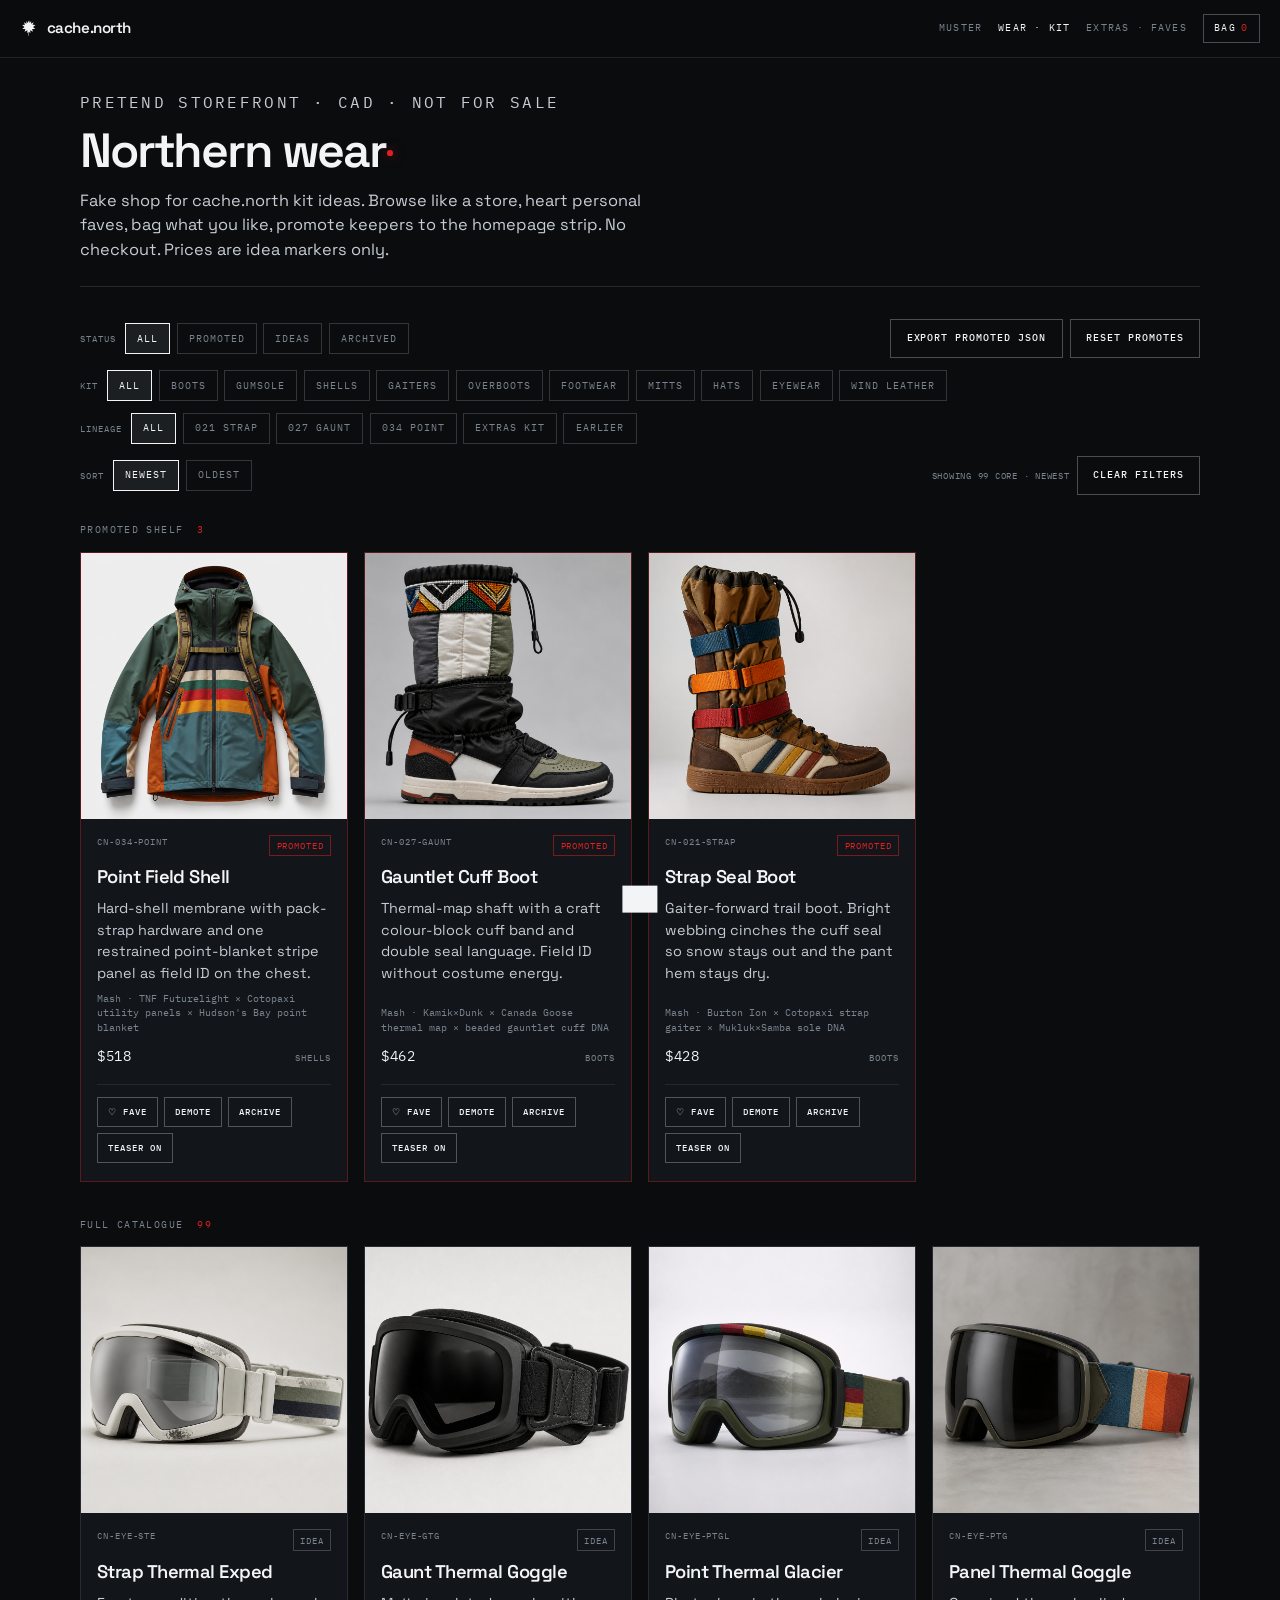
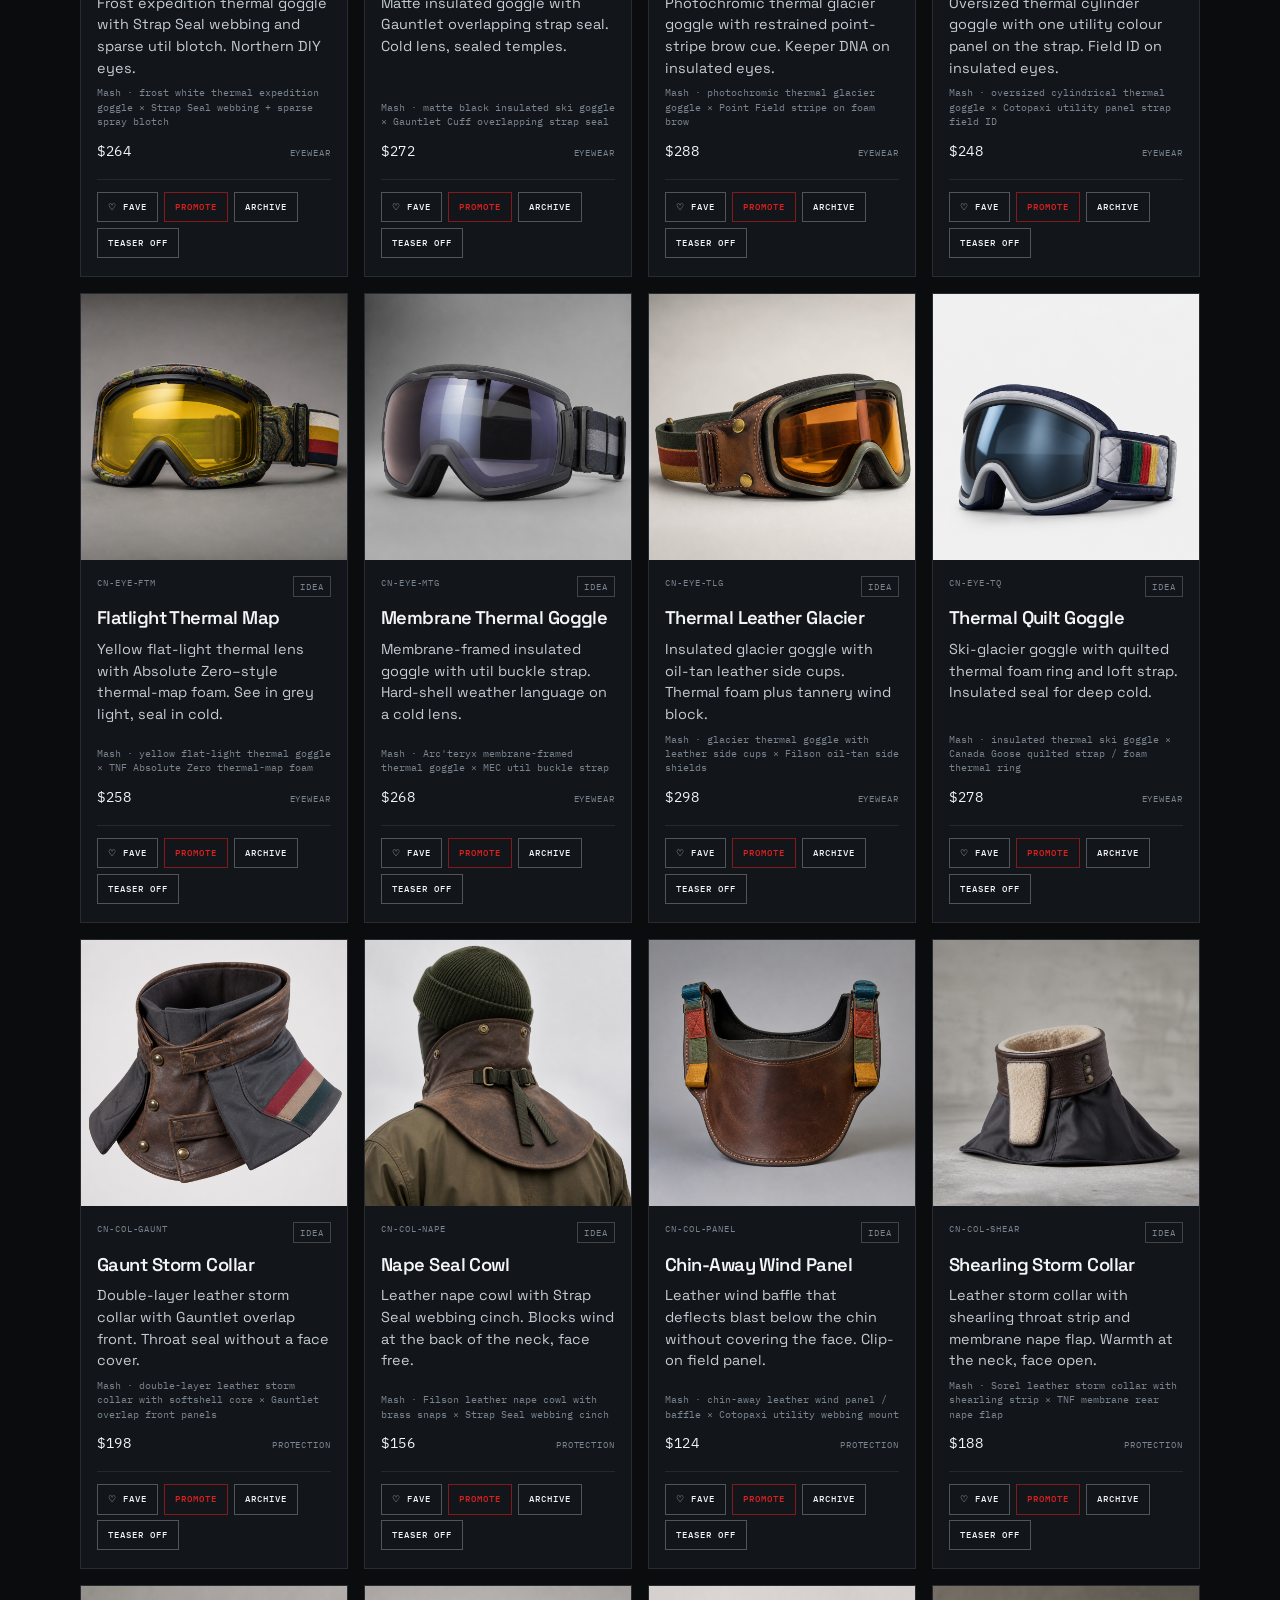
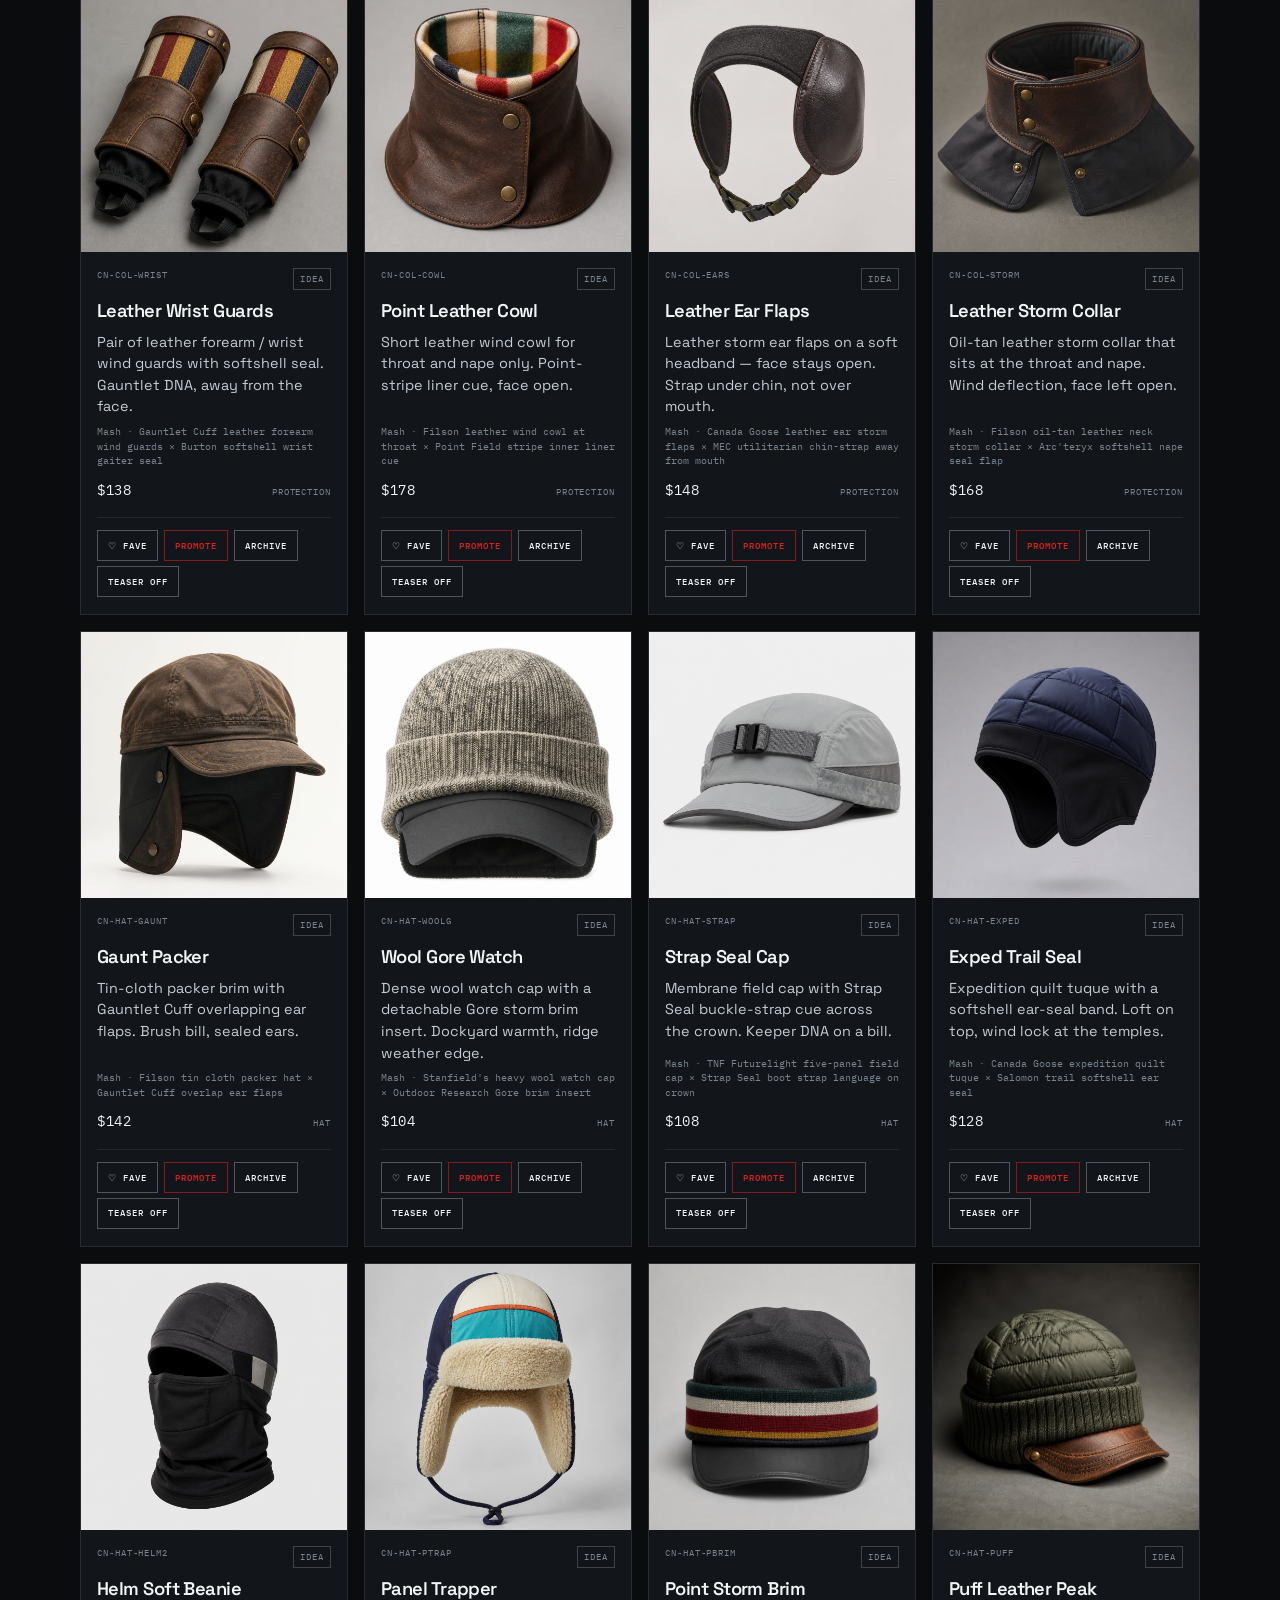
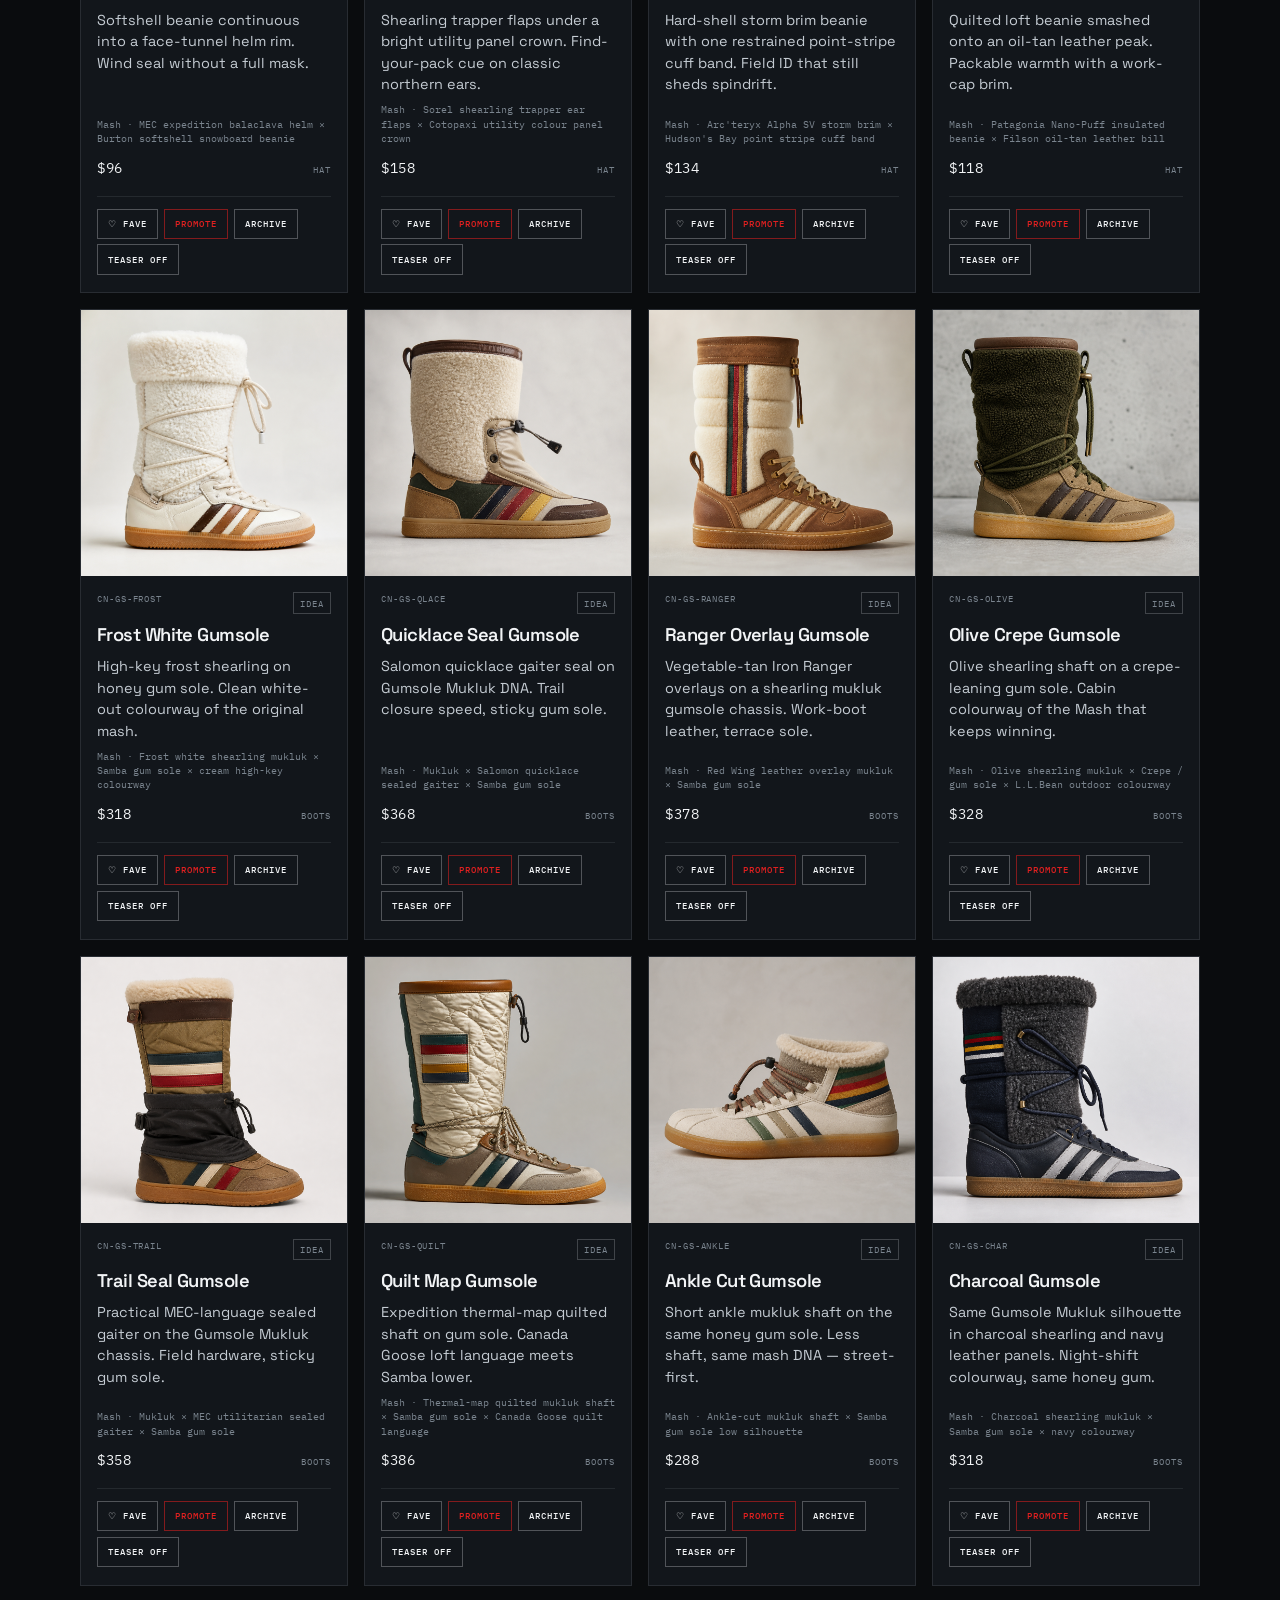
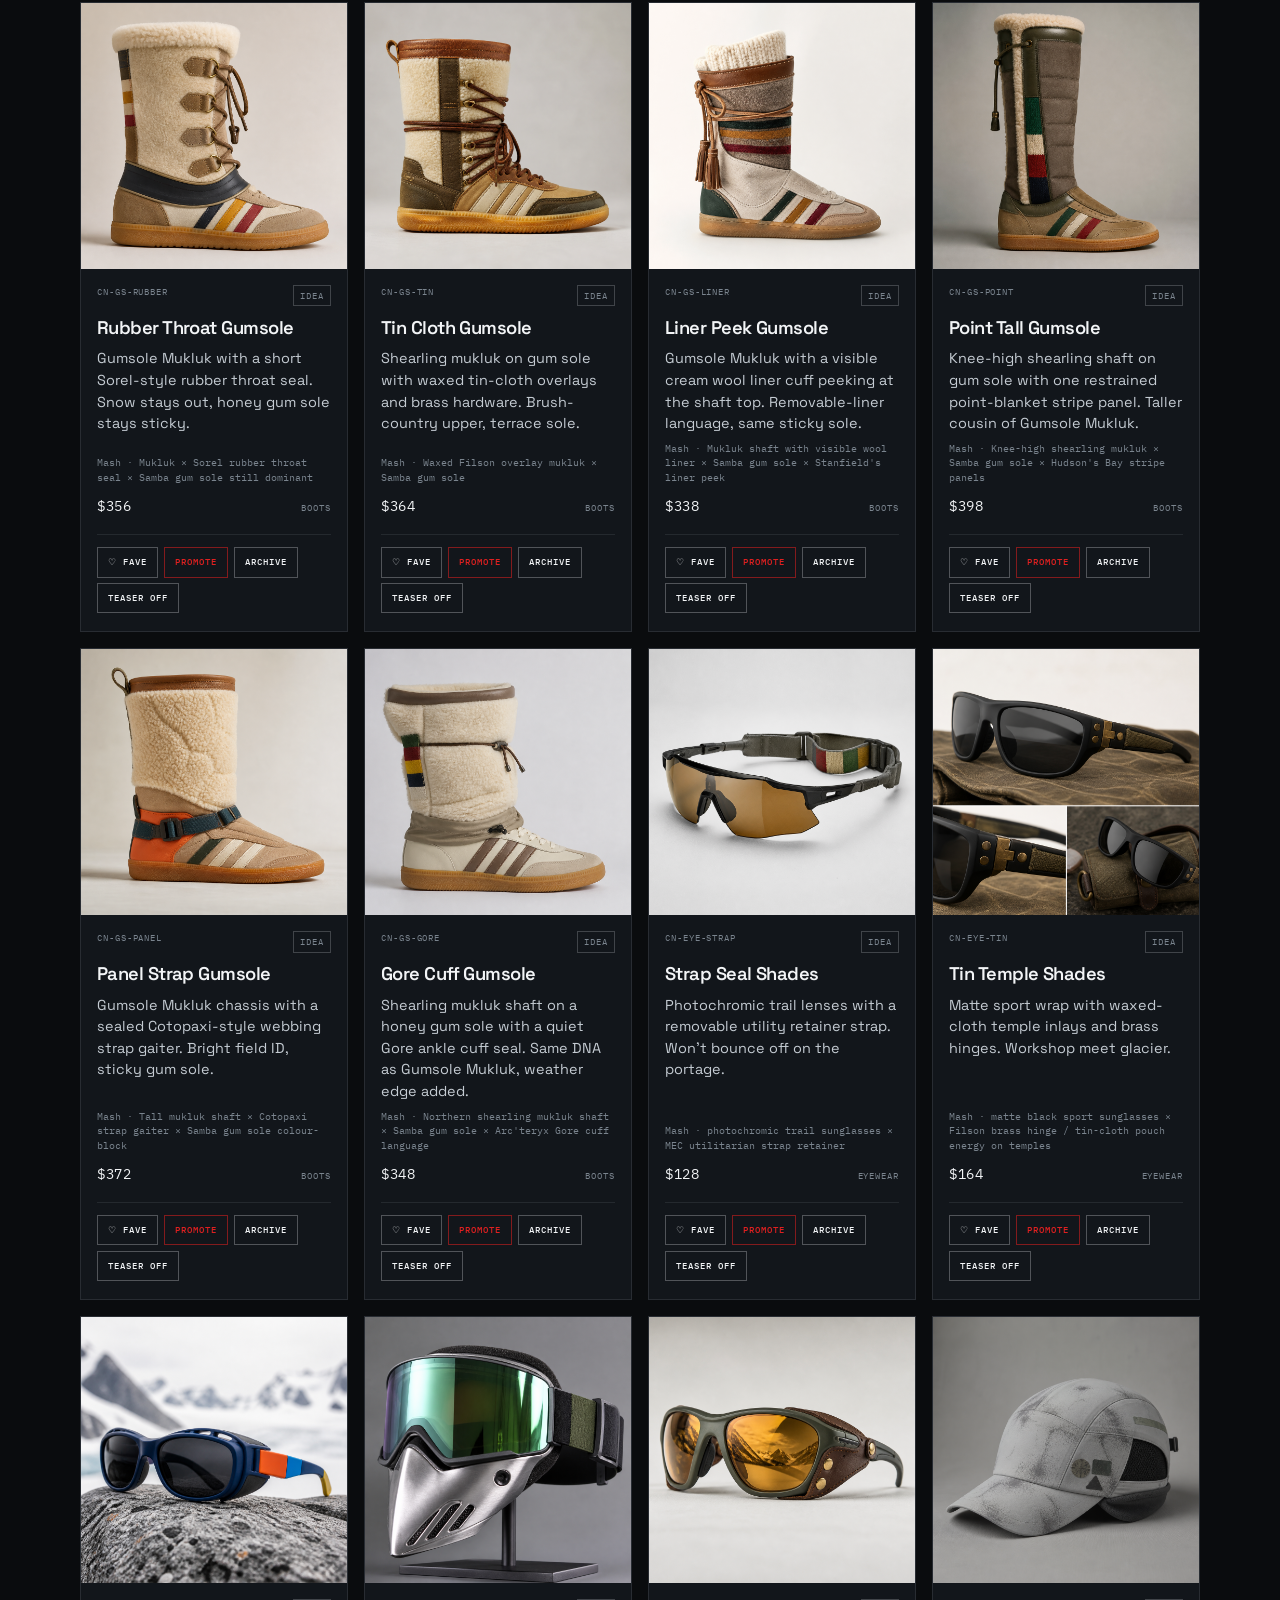
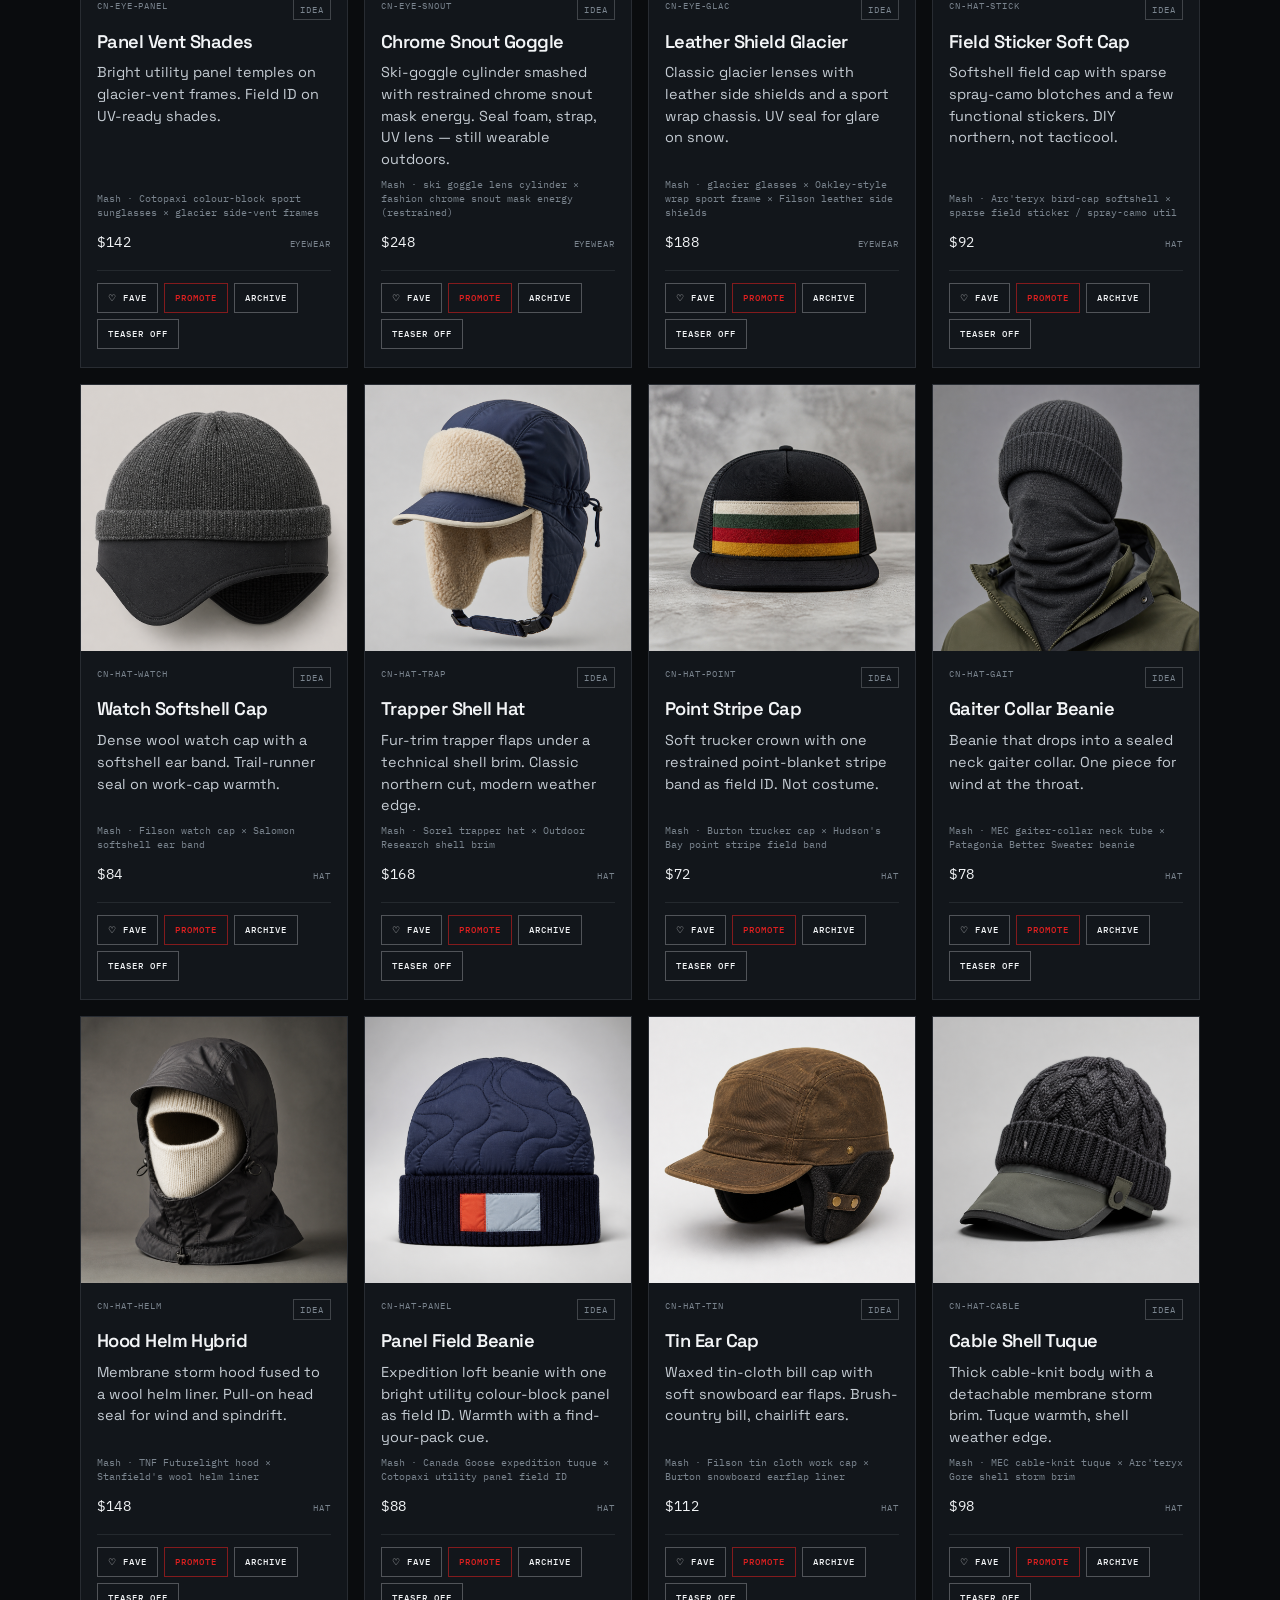
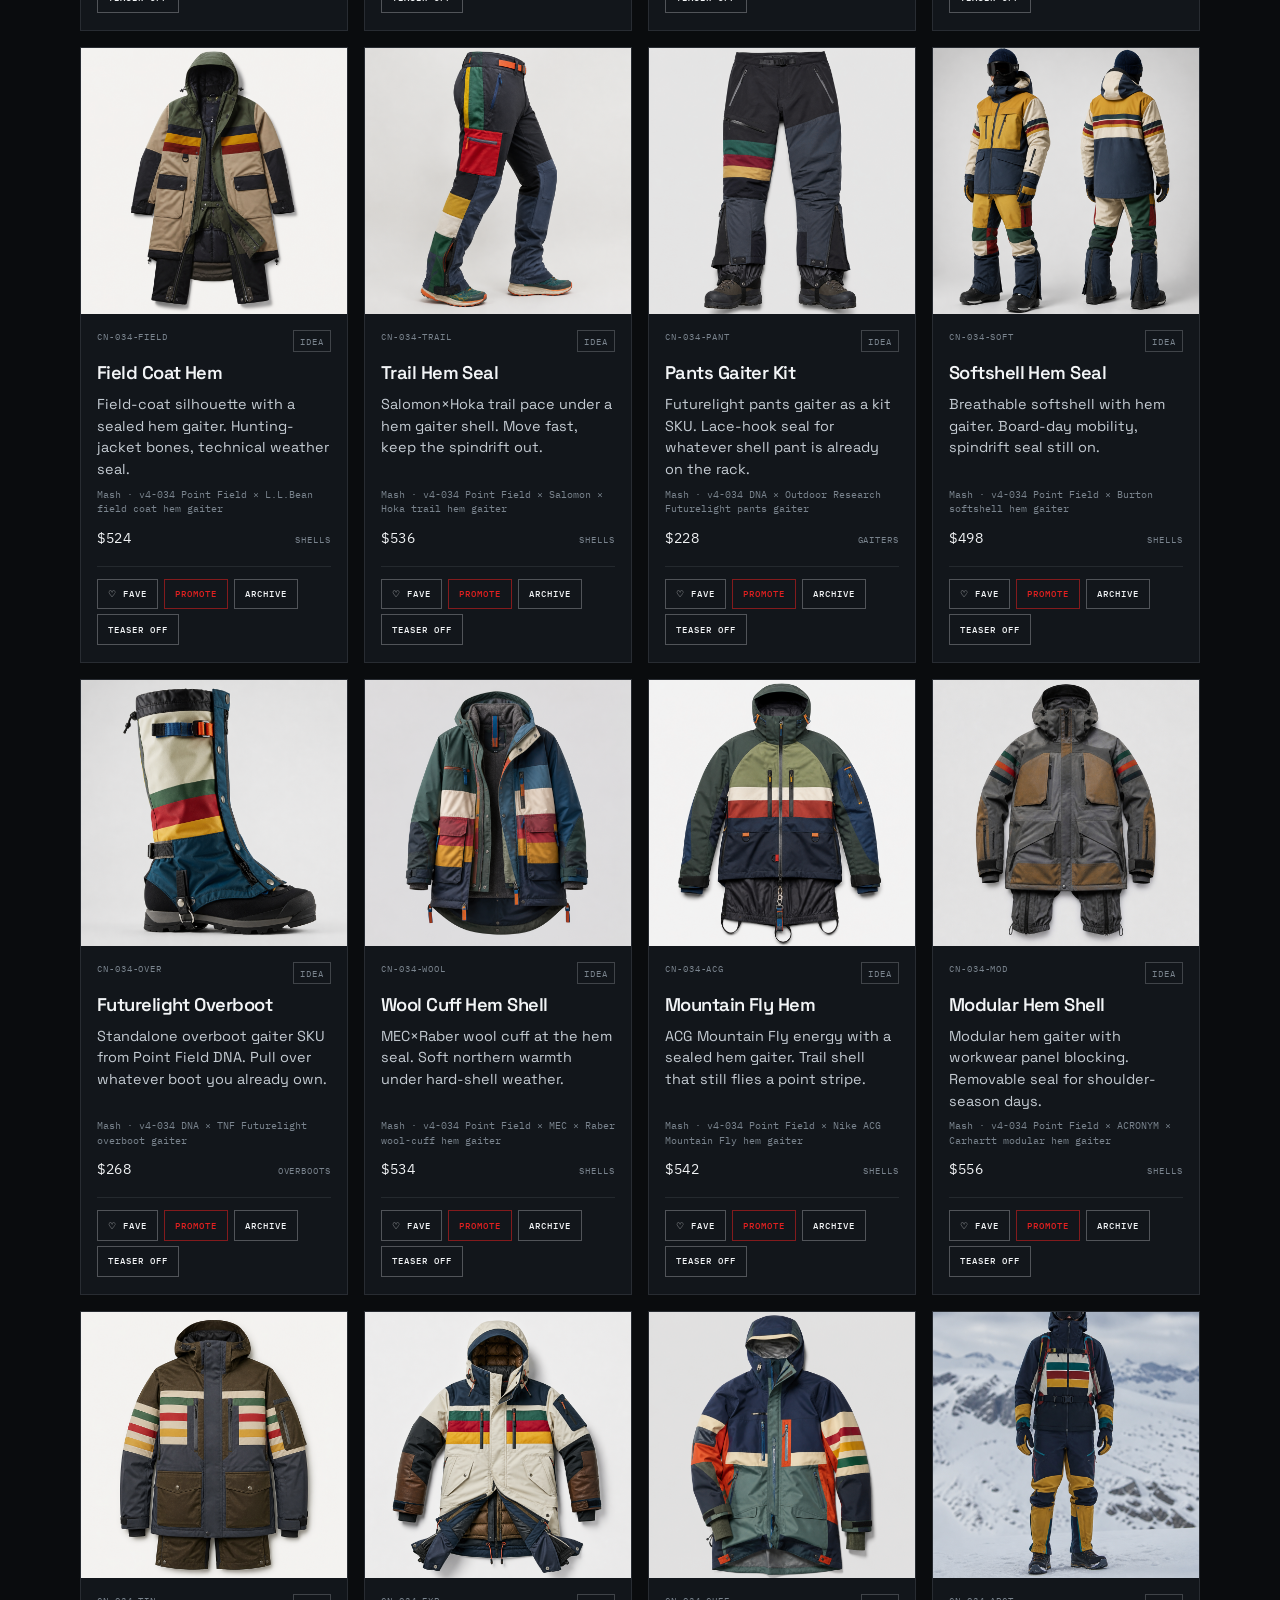
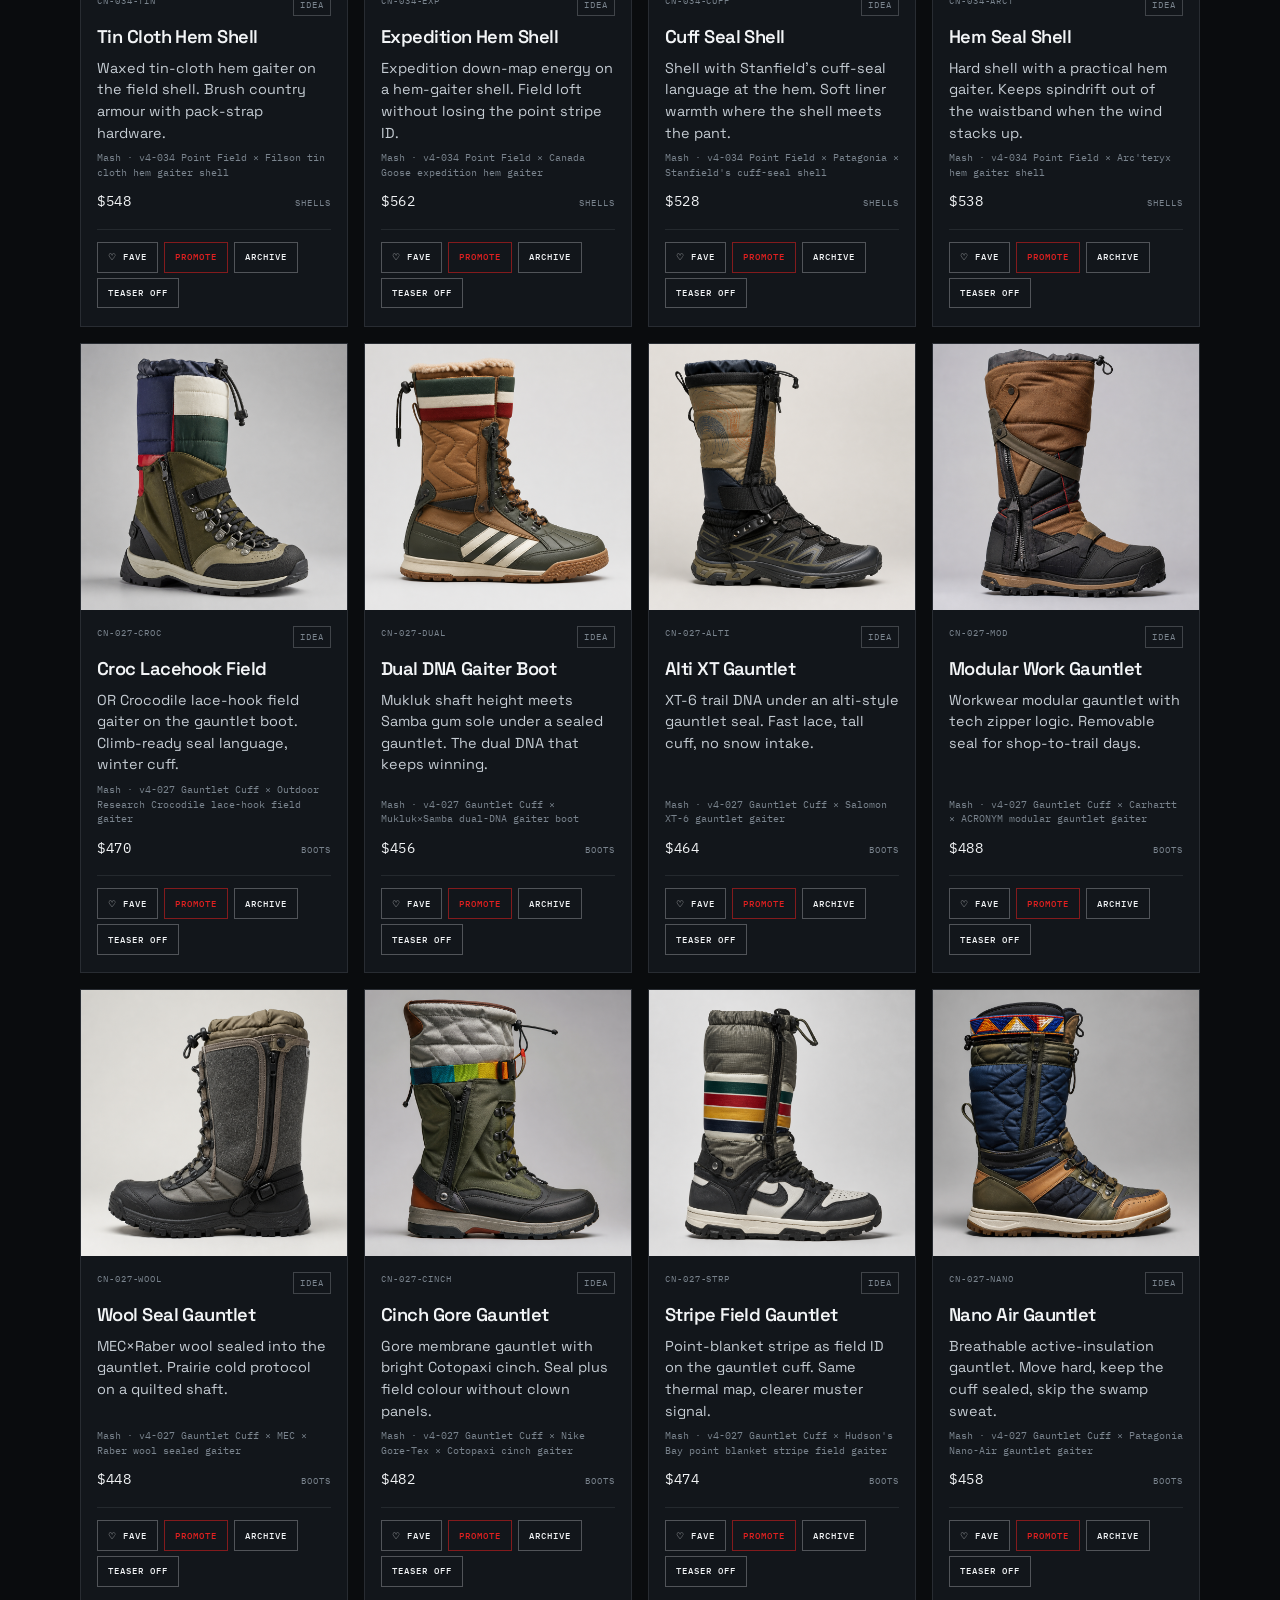
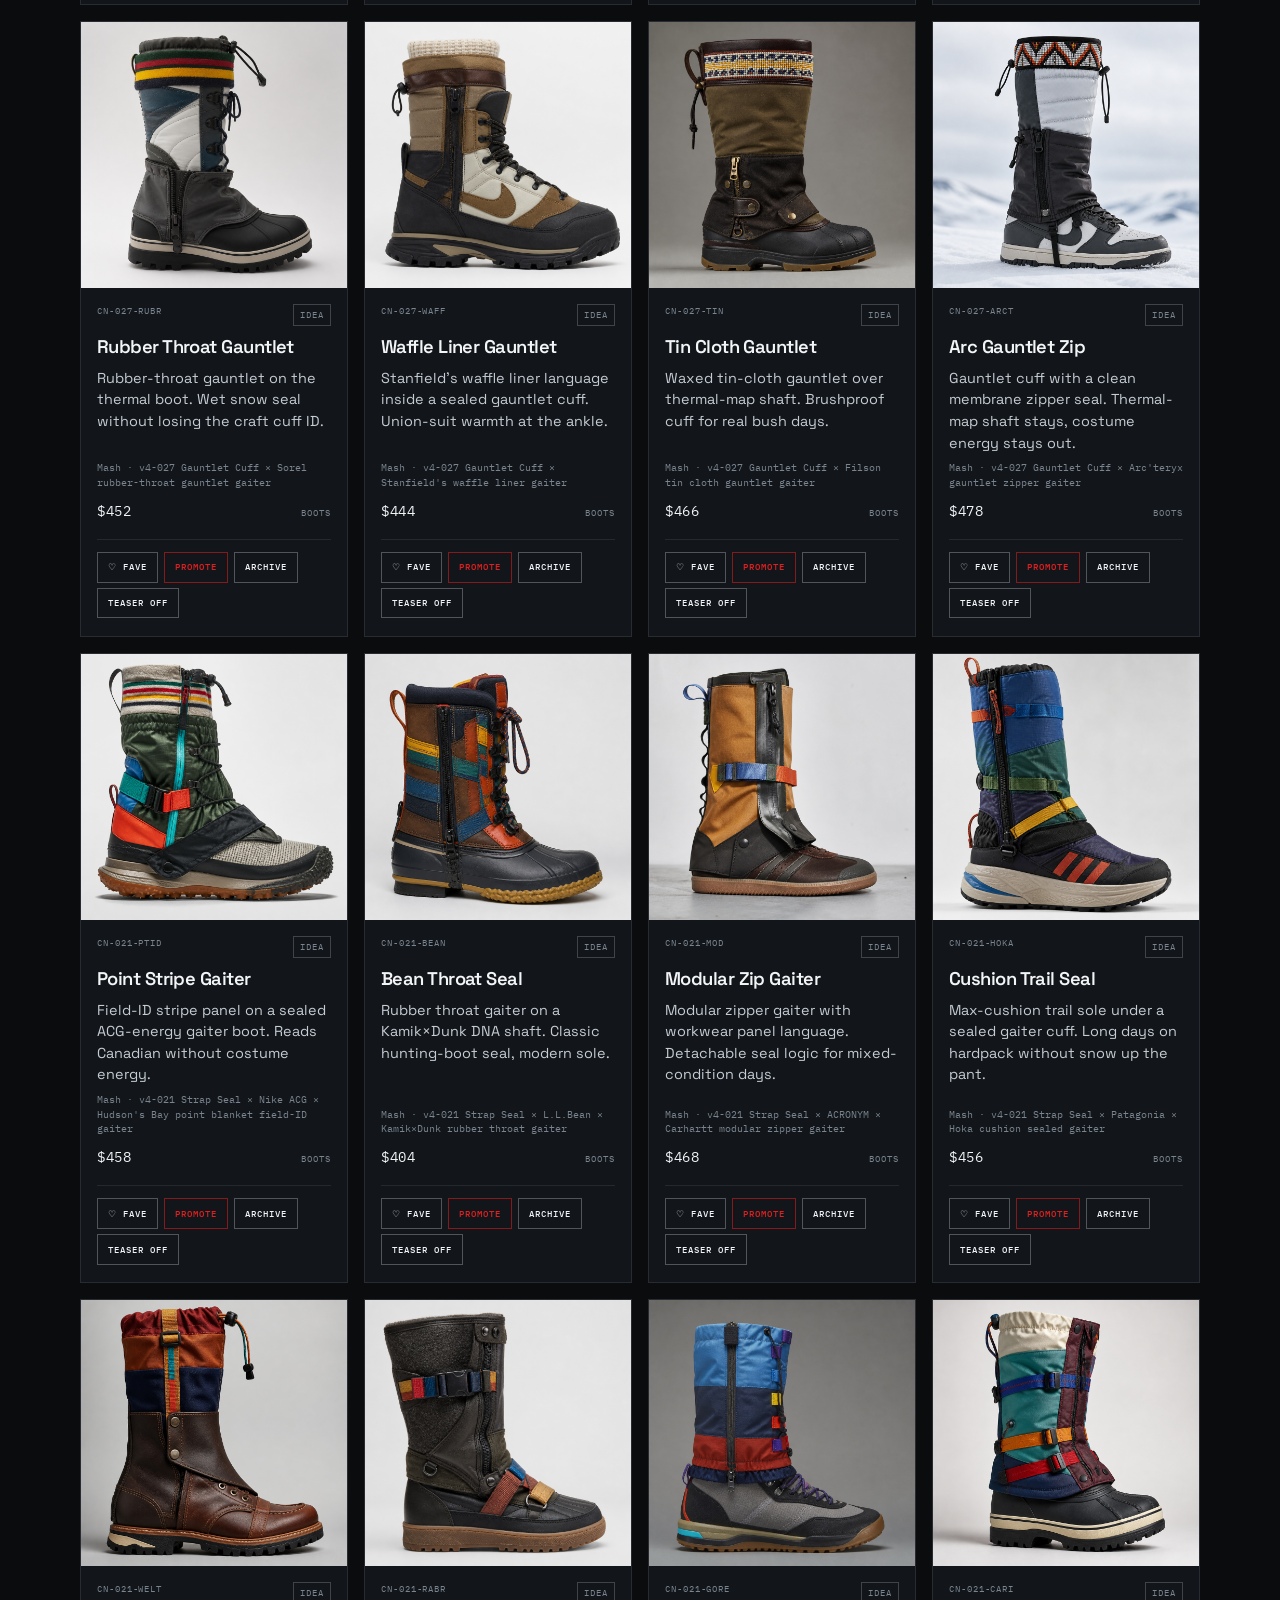
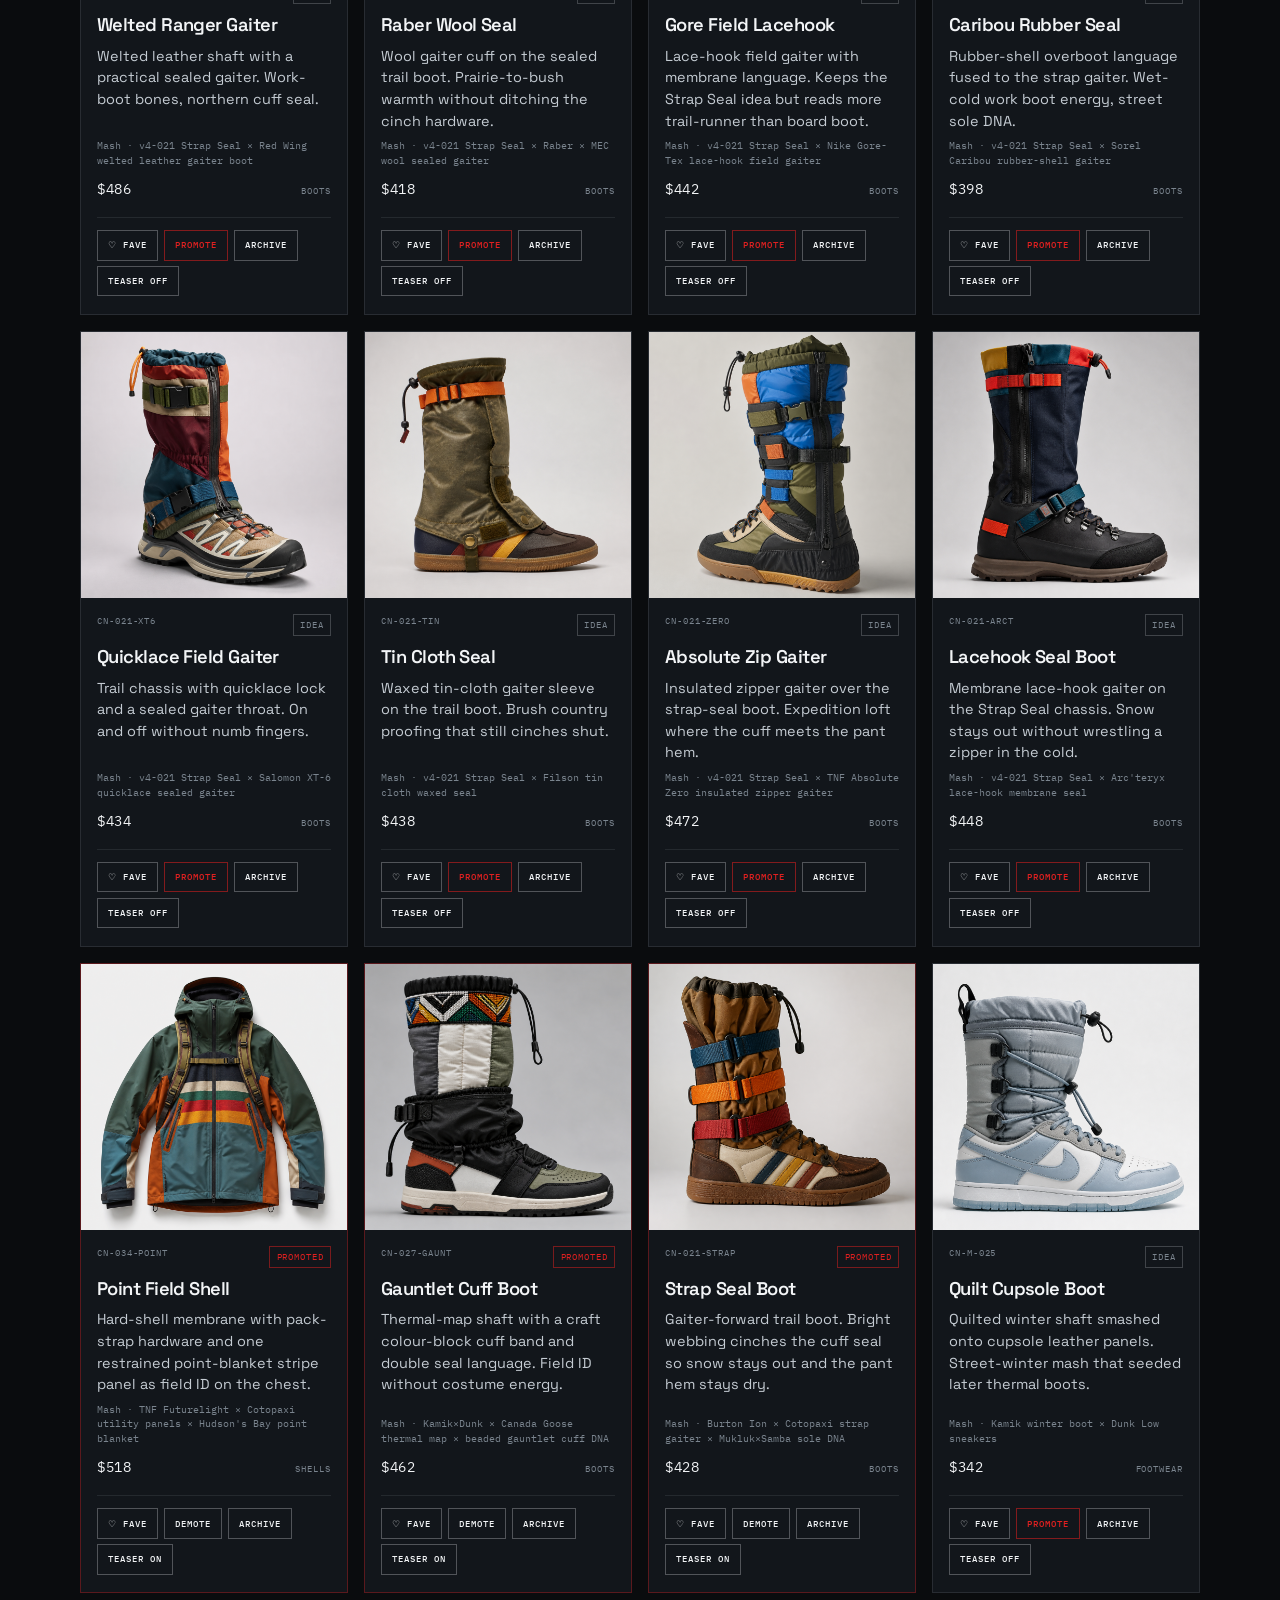
==== shop/index.html @ 8bbd4142 "Initial cache.north site: muster page + Wear pretend store. Recruitment surface with video plates an" ====
<!DOCTYPE html>
<html lang="en-CA">
<head>
  <meta charset="utf-8" />
  <meta name="viewport" content="width=device-width, initial-scale=1" />
  <title>Wear · cache.north</title>
  <meta name="description" content="Northern wear ideas. Idea bag only — not for sale yet." />
  <meta name="theme-color" content="#0A0C0E" />
  <link rel="icon" href="../assets/mark.svg" type="image/svg+xml" />
  <link rel="preconnect" href="https://fonts.googleapis.com" />
  <link rel="preconnect" href="https://fonts.gstatic.com" crossorigin />
  <link href="https://fonts.googleapis.com/css2?family=Space+Grotesk:wght@400;500;600;700&family=IBM+Plex+Mono:wght@400;500&display=swap" rel="stylesheet" />
  <style>
    :root {
      --void: #0A0C0E;
      --panel: #12161B;
      --steel: #C5CCD3;
      --steel-dim: #7A848E;
      --snow: #F2F4F6;
      --navy: #1B2836;
      --moss: #2A3D32;
      --led: #E02020;
      --font: "Space Grotesk", system-ui, sans-serif;
      --mono: "IBM Plex Mono", ui-monospace, monospace;
    }
    * { box-sizing: border-box; margin: 0; padding: 0; }
    html { scroll-behavior: smooth; }
    body {
      background: var(--void);
      color: var(--snow);
      font-family: var(--font);
      font-size: 1rem;
      line-height: 1.5;
      -webkit-font-smoothing: antialiased;
      min-height: 100svh;
    }
    a { color: inherit; text-decoration: none; }
    a:hover { opacity: 0.85; }
    img { display: block; max-width: 100%; }
    button { font: inherit; cursor: pointer; border: none; background: none; color: inherit; }

    .bar {
      position: sticky;
      top: 0;
      z-index: 40;
      display: flex;
      align-items: center;
      justify-content: space-between;
      gap: 1rem;
      padding: 0.85rem 1.25rem;
      background: rgba(10, 12, 14, 0.88);
      backdrop-filter: blur(10px);
      border-bottom: 1px solid rgba(197, 204, 211, 0.12);
    }
    .bar-brand {
      display: inline-flex;
      align-items: center;
      gap: 0.55rem;
      font-weight: 600;
      letter-spacing: -0.03em;
      font-size: 0.95rem;
    }
    .bar-brand svg { width: 18px; height: 18px; color: var(--snow); }
    .bar-nav {
      display: flex;
      align-items: center;
      gap: 1rem;
      font-family: var(--mono);
      font-size: 0.62rem;
      letter-spacing: 0.12em;
      text-transform: uppercase;
      color: var(--steel-dim);
    }
    .bar-nav a:hover { color: var(--snow); opacity: 1; }
    .bar-nav .active { color: var(--snow); }
    .bag-pill {
      display: inline-flex;
      align-items: center;
      gap: 0.35rem;
      padding: 0.4rem 0.65rem;
      border: 1px solid rgba(242, 244, 246, 0.28);
      color: var(--snow);
    }
    .bag-pill .n {
      color: var(--led);
      font-variant-numeric: tabular-nums;
    }

    .wrap {
      width: min(1120px, calc(100% - 2.5rem));
      margin: 0 auto;
      padding: 2rem 0 5rem;
    }

    .hero {
      display: grid;
      gap: 0.75rem;
      margin-bottom: 2rem;
      padding-bottom: 1.5rem;
      border-bottom: 1px solid rgba(197, 204, 211, 0.14);
    }
    .kicker {
      font-family: var(--mono);
      font-size: 0.62rem;
      letter-spacing: 0.14em;
      text-transform: uppercase;
      color: var(--led);
    }
    .hero h1 {
      font-size: clamp(2rem, 5vw, 3rem);
      font-weight: 600;
      letter-spacing: -0.045em;
      line-height: 1.05;
    }
    .hero h1 .led {
      display: inline-block;
      width: 0.12em;
      height: 0.12em;
      margin: 0 0.02em 0.1em;
      border-radius: 50%;
      background: var(--led);
      box-shadow: 0 0 12px rgba(224, 32, 32, 0.55);
      vertical-align: middle;
    }
    .hero p {
      max-width: 36rem;
      color: var(--steel);
      font-size: 1.02rem;
    }

    .toolbar {
      display: flex;
      flex-direction: column;
      gap: 0.75rem;
      margin-bottom: 1.75rem;
    }
    .toolbar-row {
      display: flex;
      flex-wrap: wrap;
      gap: 0.65rem;
      align-items: center;
    }
    .filters {
      display: flex;
      flex-wrap: wrap;
      gap: 0.4rem;
      flex: 1;
      align-items: center;
    }
    .filter-label {
      font-family: var(--mono);
      font-size: 0.55rem;
      letter-spacing: 0.12em;
      text-transform: uppercase;
      color: var(--steel-dim);
      margin-right: 0.15rem;
    }
    .chip {
      padding: 0.45rem 0.7rem;
      border: 1px solid rgba(197, 204, 211, 0.22);
      font-family: var(--mono);
      font-size: 0.6rem;
      letter-spacing: 0.1em;
      text-transform: uppercase;
      color: var(--steel-dim);
      transition: border-color 0.15s, color 0.15s, background 0.15s;
    }
    .chip:hover, .chip.on {
      color: var(--snow);
      border-color: var(--snow);
    }
    .chip.on { background: rgba(242, 244, 246, 0.08); }
    .actions { display: flex; flex-wrap: wrap; gap: 0.45rem; align-items: center; }
    .empty-actions { margin-top: 0.85rem; display: flex; justify-content: center; gap: 0.5rem; }
    .filter-meta {
      font-family: var(--mono);
      font-size: 0.58rem;
      letter-spacing: 0.08em;
      text-transform: uppercase;
      color: var(--steel-dim);
    }
    .btn {
      display: inline-flex;
      align-items: center;
      padding: 0.7rem 0.95rem;
      background: var(--snow);
      color: var(--void);
      font-family: var(--mono);
      font-size: 0.62rem;
      font-weight: 500;
      letter-spacing: 0.1em;
      text-transform: uppercase;
      border: 1px solid var(--snow);
      transition: opacity 0.2s, transform 0.2s;
    }
    .btn:hover { opacity: 0.9; transform: translateY(-1px); }
    .btn-ghost {
      background: transparent;
      color: var(--snow);
      border-color: rgba(242, 244, 246, 0.28);
    }
    .btn-ghost:hover { border-color: var(--snow); }
    .btn-led {
      background: transparent;
      color: var(--led);
      border-color: rgba(224, 32, 32, 0.55);
    }
    .btn-led:hover { border-color: var(--led); background: rgba(224, 32, 32, 0.08); }
    .btn-sm { padding: 0.45rem 0.65rem; font-size: 0.58rem; }

    .shelf-label {
      font-family: var(--mono);
      font-size: 0.62rem;
      letter-spacing: 0.14em;
      text-transform: uppercase;
      color: var(--steel-dim);
      margin: 0 0 0.85rem;
    }
    .shelf-label .count {
      color: var(--led);
      margin-left: 0.4rem;
    }

    .grid {
      display: grid;
      grid-template-columns: repeat(auto-fill, minmax(220px, 1fr));
      gap: 1rem;
    }
    .grid.featured {
      margin-bottom: 2.25rem;
    }

    .card {
      background: var(--panel);
      border: 1px solid rgba(197, 204, 211, 0.12);
      display: flex;
      flex-direction: column;
      min-height: 100%;
      transition: border-color 0.2s;
    }
    .card:hover { border-color: rgba(197, 204, 211, 0.35); }
    .card.promoted { border-color: rgba(224, 32, 32, 0.35); }
    .card.faved { box-shadow: inset 0 0 0 1px rgba(224, 32, 32, 0.22); }
    .btn-fave.on {
      color: var(--led);
      border-color: rgba(224, 32, 32, 0.55);
      background: rgba(224, 32, 32, 0.08);
    }
    .card-media {
      aspect-ratio: 1;
      background: var(--navy);
      overflow: hidden;
      cursor: pointer;
    }
    .card-media img {
      width: 100%;
      height: 100%;
      object-fit: cover;
    }
    .card-body {
      padding: 1rem 1rem 1.1rem;
      display: flex;
      flex-direction: column;
      gap: 0.45rem;
      flex: 1;
    }
    .card-top {
      display: flex;
      justify-content: space-between;
      gap: 0.5rem;
      align-items: flex-start;
    }
    .sku {
      font-family: var(--mono);
      font-size: 0.58rem;
      letter-spacing: 0.1em;
      text-transform: uppercase;
      color: var(--steel-dim);
    }
    .status {
      font-family: var(--mono);
      font-size: 0.55rem;
      letter-spacing: 0.1em;
      text-transform: uppercase;
      padding: 0.2rem 0.4rem;
      border: 1px solid rgba(197, 204, 211, 0.25);
      color: var(--steel-dim);
      white-space: nowrap;
    }
    .status.promoted {
      color: var(--led);
      border-color: rgba(224, 32, 32, 0.5);
    }
    .status.archived { opacity: 0.55; }
    .card h3 {
      font-size: 1.15rem;
      font-weight: 600;
      letter-spacing: -0.03em;
      cursor: pointer;
    }
    .card h3:hover { opacity: 0.85; }
    .blurb {
      color: var(--steel);
      font-size: 0.9rem;
      flex: 1;
    }
    .mash {
      font-family: var(--mono);
      font-size: 0.62rem;
      line-height: 1.45;
      color: var(--steel-dim);
    }
    .price-row {
      display: flex;
      justify-content: space-between;
      align-items: baseline;
      margin-top: 0.25rem;
    }
    .price {
      font-family: var(--mono);
      font-size: 0.85rem;
      letter-spacing: 0.04em;
    }
    .theme {
      font-family: var(--mono);
      font-size: 0.58rem;
      letter-spacing: 0.1em;
      text-transform: uppercase;
      color: var(--steel-dim);
    }
    .card-actions {
      display: flex;
      flex-wrap: wrap;
      gap: 0.35rem;
      margin-top: 0.65rem;
      padding-top: 0.75rem;
      border-top: 1px solid rgba(197, 204, 211, 0.1);
    }

    .empty {
      padding: 2rem 1rem;
      border: 1px dashed rgba(197, 204, 211, 0.2);
      color: var(--steel-dim);
      font-family: var(--mono);
      font-size: 0.75rem;
      letter-spacing: 0.08em;
      text-transform: uppercase;
      text-align: center;
    }

    /* Modal */
    .modal-backdrop {
      position: fixed;
      inset: 0;
      z-index: 60;
      background: rgba(10, 12, 14, 0.78);
      backdrop-filter: blur(6px);
      display: none;
      align-items: center;
      justify-content: center;
      padding: 1.25rem;
    }
    .modal-backdrop.open { display: flex; }
    .modal {
      width: min(920px, 100%);
      max-height: calc(100svh - 2.5rem);
      overflow: auto;
      background: var(--panel);
      border: 1px solid rgba(197, 204, 211, 0.2);
      display: grid;
      grid-template-columns: 1fr 1fr;
    }
    @media (max-width: 760px) {
      .modal { grid-template-columns: 1fr; }
    }
    .modal-media {
      background: var(--navy);
      min-height: 280px;
    }
    .modal-media img {
      width: 100%;
      height: 100%;
      object-fit: cover;
    }
    .modal-body {
      padding: 1.35rem 1.35rem 1.5rem;
      display: flex;
      flex-direction: column;
      gap: 0.7rem;
    }
    .modal-close {
      align-self: flex-end;
      font-family: var(--mono);
      font-size: 0.6rem;
      letter-spacing: 0.12em;
      text-transform: uppercase;
      color: var(--steel-dim);
      padding: 0.3rem 0.45rem;
      border: 1px solid rgba(197, 204, 211, 0.2);
    }
    .modal-close:hover { color: var(--snow); border-color: var(--snow); }
    .modal h2 {
      font-size: clamp(1.5rem, 3vw, 2rem);
      font-weight: 600;
      letter-spacing: -0.035em;
      line-height: 1.1;
    }
    .sizes {
      display: flex;
      flex-wrap: wrap;
      gap: 0.35rem;
    }
    .size {
      min-width: 2.6rem;
      padding: 0.45rem 0.55rem;
      text-align: center;
      border: 1px solid rgba(197, 204, 211, 0.22);
      font-family: var(--mono);
      font-size: 0.62rem;
      letter-spacing: 0.06em;
      color: var(--steel);
    }
    .size.on, .size:hover {
      border-color: var(--snow);
      color: var(--snow);
    }
    .check {
      display: flex;
      align-items: flex-start;
      gap: 0.55rem;
      font-size: 0.85rem;
      color: var(--steel);
      cursor: pointer;
    }
    .check input { margin-top: 0.2rem; accent-color: var(--led); }

    .toast {
      position: fixed;
      bottom: 1.25rem;
      left: 50%;
      transform: translateX(-50%) translateY(120%);
      z-index: 80;
      padding: 0.85rem 1.1rem;
      background: var(--snow);
      color: var(--void);
      font-family: var(--mono);
      font-size: 0.68rem;
      letter-spacing: 0.08em;
      text-transform: uppercase;
      transition: transform 0.25s ease;
      pointer-events: none;
      max-width: calc(100% - 2rem);
      text-align: center;
    }
    .toast.show { transform: translateX(-50%) translateY(0); }

    .note {
      margin-top: 2.5rem;
      padding-top: 1rem;
      border-top: 1px solid rgba(197, 204, 211, 0.12);
      font-family: var(--mono);
      font-size: 0.65rem;
      letter-spacing: 0.06em;
      color: var(--steel-dim);
      line-height: 1.6;
    }

    /* Niche · quieter shelf below core kit */
    .niche-block {
      margin-top: 3.25rem;
      padding-top: 1.35rem;
      border-top: 1px dashed rgba(197, 204, 211, 0.14);
      opacity: 0.72;
    }
    .niche-block[open] { opacity: 0.88; }
    .niche-summary {
      list-style: none;
      cursor: pointer;
      display: flex;
      flex-wrap: wrap;
      align-items: baseline;
      gap: 0.55rem 1rem;
      font-family: var(--mono);
      font-size: 0.58rem;
      letter-spacing: 0.12em;
      text-transform: uppercase;
      color: var(--steel-dim);
      padding: 0.35rem 0;
      user-select: none;
    }
    .niche-summary::-webkit-details-marker { display: none; }
    .niche-summary::before {
      content: "+";
      display: inline-block;
      width: 0.9rem;
      color: var(--steel-dim);
      font-weight: 500;
    }
    .niche-block[open] .niche-summary::before { content: "–"; }
    .niche-summary:hover { color: var(--snow); }
    .niche-summary .niche-title { color: var(--steel-dim); font-weight: 500; }
    .niche-summary .niche-hint { opacity: 0.75; letter-spacing: 0.08em; }
    .niche-summary .count { color: var(--steel-dim); margin-left: 0; }
    .niche-inner {
      margin-top: 1rem;
      display: flex;
      flex-direction: column;
      gap: 0.85rem;
    }
    .niche-filters {
      display: flex;
      flex-wrap: wrap;
      gap: 0.35rem;
      align-items: center;
    }
    .niche-filters .chip {
      padding: 0.35rem 0.55rem;
      font-size: 0.55rem;
      border-color: rgba(197, 204, 211, 0.16);
      color: var(--steel-dim);
    }
    .niche-grid {
      display: grid;
      grid-template-columns: repeat(auto-fill, minmax(180px, 1fr));
      gap: 0.75rem;
    }
    .niche-grid .card {
      border-color: rgba(197, 204, 211, 0.08);
      background: rgba(18, 22, 27, 0.65);
    }
    .niche-grid .card h3 { font-size: 1rem; }
    .niche-grid .blurb { font-size: 0.82rem; }
    .badge-niche {
      font-family: var(--mono);
      font-size: 0.5rem;
      letter-spacing: 0.1em;
      text-transform: uppercase;
      padding: 0.15rem 0.35rem;
      border: 1px solid rgba(197, 204, 211, 0.2);
      color: var(--steel-dim);
      white-space: nowrap;
    }
  </style>
</head>
<body>
  <header class="bar">
    <a class="bar-brand" href="../">
      <svg viewBox="0 0 100 100" aria-hidden="true"><path fill="currentColor" d="M50 6.5 L54.5 22 62 10.5 61.5 26.5 76 18.5 69.5 32.5 86 33.5 72.5 44.5 85 55.5 67.5 55 72 70.5 56.5 62.5 57.5 79.5 50 70.5 V93.5 H47.5 V70.5 L40 79.5 41 62.5 25.5 70.5 30 55 12.5 55.5 25 44.5 11.5 33.5 28 32.5 21.5 18.5 36 26.5 35.5 10.5 43 22 Z"/></svg>
      cache.north
    </a>
    <nav class="bar-nav">
      <a href="../">Muster</a>
      <a class="active" href="./">Wear · Kit</a>
      <a href="./faves.html">Extras · Faves</a>
      <span class="bag-pill" id="bag-pill" title="Idea bag only">Bag <span class="n" id="bag-count">0</span></span>
    </nav>
  </header>

  <div class="wrap">
    <section class="hero">
      <p class="kicker">Pretend storefront · CAD · not for sale</p>
      <h1>Northern wear<span class="led" aria-hidden="true"></span></h1>
      <p>
        Fake shop for cache.north kit ideas. Browse like a store, heart personal faves,
        bag what you like, promote keepers to the homepage strip. No checkout.
        Prices are idea markers only.
      </p>
    </section>

    <div class="toolbar">
      <div class="toolbar-row">
        <div class="filters" role="tablist" aria-label="Filter by status">
          <span class="filter-label">Status</span>
          <button type="button" class="chip on" data-filter="all">All</button>
          <button type="button" class="chip" data-filter="promoted">Promoted</button>
          <button type="button" class="chip" data-filter="idea">Ideas</button>
          <button type="button" class="chip" data-filter="archived">Archived</button>
        </div>
        <div class="actions">
          <button type="button" class="btn btn-ghost" id="btn-export">Export promoted JSON</button>
          <button type="button" class="btn btn-ghost" id="btn-reset">Reset promotes</button>
        </div>
      </div>
      <div class="toolbar-row">
        <div class="filters" role="tablist" aria-label="Filter by kit type">
          <span class="filter-label">Kit</span>
          <button type="button" class="chip on" data-theme="all">All</button>
          <button type="button" class="chip" data-theme="boots">Boots</button>
          <button type="button" class="chip" data-theme="gumsole">Gumsole</button>
          <button type="button" class="chip" data-theme="shells">Shells</button>
          <button type="button" class="chip" data-theme="gaiters">Gaiters</button>
          <button type="button" class="chip" data-theme="overboots">Overboots</button>
          <button type="button" class="chip" data-theme="footwear">Footwear</button>
          <button type="button" class="chip" data-theme="mitts">Mitts</button>
          <button type="button" class="chip" data-theme="hat">Hats</button>
          <button type="button" class="chip" data-theme="eyewear">Eyewear</button>
          <button type="button" class="chip" data-theme="protection">Wind leather</button>
        </div>
      </div>
      <div class="toolbar-row">
        <div class="filters" role="tablist" aria-label="Filter by parent keeper">
          <span class="filter-label">Lineage</span>
          <button type="button" class="chip on" data-lineage="all">All</button>
          <button type="button" class="chip" data-lineage="v4-021">021 Strap</button>
          <button type="button" class="chip" data-lineage="v4-027">027 Gaunt</button>
          <button type="button" class="chip" data-lineage="v4-034">034 Point</button>
          <button type="button" class="chip" data-lineage="extras">Extras kit</button>
          <button type="button" class="chip" data-lineage="earlier">Earlier</button>
        </div>
      </div>
      <div class="toolbar-row">
        <div class="filters" role="tablist" aria-label="Sort catalogue">
          <span class="filter-label">Sort</span>
          <button type="button" class="chip on" data-sort="newest">Newest</button>
          <button type="button" class="chip" data-sort="oldest">Oldest</button>
        </div>
        <div class="actions">
          <span class="filter-meta" id="filter-summary">Showing all</span>
          <button type="button" class="btn btn-ghost" id="btn-clear-filters">Clear filters</button>
        </div>
      </div>
    </div>

    <p class="shelf-label">Promoted shelf <span class="count" id="promoted-count">0</span></p>
    <div class="grid featured" id="featured-grid"></div>

    <p class="shelf-label">Full catalogue <span class="count" id="all-count">0</span></p>
    <div class="grid" id="all-grid"></div>

    <details class="niche-block" id="niche-block">
      <summary class="niche-summary">
        <span class="niche-title">Niche · not core kit</span>
        <span class="niche-hint">Skis · masks · quieter shelf</span>
        <span class="count" id="niche-count">0</span>
      </summary>
      <div class="niche-inner">
        <div class="niche-filters" role="tablist" aria-label="Filter niche by kit">
          <span class="filter-label">Inside niche</span>
          <button type="button" class="chip on" data-niche-kit="all">All</button>
          <button type="button" class="chip" data-niche-kit="mask">Masks</button>
          <button type="button" class="chip" data-niche-kit="skis">Skis</button>
        </div>
        <div class="niche-grid" id="niche-grid"></div>
      </div>
    </details>

    <p class="note">
      Status and homepage-teaser flags save in localStorage
      (<code>cacheNorth.shop.status</code>, <code>cacheNorth.shop.homepageTeasers</code>).
      Personal faves · <code>cacheNorth.shop.faves</code> · see
      <a href="./faves.html">Extras · Faves</a>.
      Catalogue source of truth · <code>catalog.json</code>. See README.
      <span id="disk-sync-status" hidden></span>
    </p>
  </div>

  <div class="modal-backdrop" id="modal" role="dialog" aria-modal="true" aria-labelledby="modal-title" hidden>
    <div class="modal">
      <div class="modal-media"><img id="modal-img" alt="" /></div>
      <div class="modal-body">
        <button type="button" class="modal-close" id="modal-close">Close</button>
        <p class="sku" id="modal-sku"></p>
        <h2 id="modal-title"></h2>
        <p class="blurb" id="modal-blurb"></p>
        <p class="mash" id="modal-mash"></p>
        <p class="mash" id="modal-materials"></p>
        <p class="price" id="modal-price"></p>
        <div>
          <p class="shelf-label" style="margin-bottom:0.5rem">Size</p>
          <div class="sizes" id="modal-sizes"></div>
        </div>
        <div class="card-actions" id="modal-actions"></div>
        <button type="button" class="btn" id="modal-bag">Add to bag</button>
      </div>
    </div>
  </div>

  <div class="toast" id="toast" role="status" aria-live="polite"></div>

  <script>
    const LS_STATUS = "cacheNorth.shop.status";
    const LS_TEASER = "cacheNorth.shop.homepageTeasers";
    const LS_BAG = "cacheNorth.shop.bag";
    const LS_FAVES = "cacheNorth.shop.faves";
    const LS_FAVES_UPDATED = "cacheNorth.shop.favesUpdated";
    const FAVES_API = "/api/faves";
    const VALID = new Set(["idea", "promoted", "archived"]);

    let catalog = null;
    let products = [];
    let filter = "all";
    let themeFilter = "all";
    let lineageFilter = "all";
    let sortOrder = "newest";
    let nicheKitFilter = "all";
    let selectedSize = null;
    let activeId = null;
    let diskSyncOk = null;
    const CATALOG_CACHE_BUST = "20260914-niche";

    function isLocalHost() {
      const h = location.hostname;
      return h === "localhost" || h === "127.0.0.1" || h === "[::1]";
    }

    function setDiskSyncStatus(ok, detail) {
      diskSyncOk = ok;
      const el = document.getElementById("disk-sync-status");
      if (!el) return;
      if (!isLocalHost()) {
        el.hidden = true;
        return;
      }
      el.hidden = false;
      el.textContent = ok ? (detail || " · disk sync on") : " · disk sync off";
    }

    function coreFavesMap(map) {
      const out = {};
      Object.keys(map || {}).forEach((id) => {
        const entry = map[id];
        if (!entry || typeof entry !== "object") return;
        out[id] = {
          favedAt: entry.favedAt || new Date().toISOString(),
          note: typeof entry.note === "string" ? entry.note : ""
        };
      });
      return out;
    }

    function parseTs(s) {
      const t = Date.parse(s || "");
      return Number.isFinite(t) ? t : 0;
    }

    function mergeFaveMaps(a, b) {
      const out = { ...coreFavesMap(a) };
      Object.keys(coreFavesMap(b)).forEach((id) => {
        const other = b[id];
        if (!out[id]) {
          out[id] = other;
          return;
        }
        const cur = out[id];
        if (parseTs(other.favedAt) >= parseTs(cur.favedAt)) {
          out[id] = {
            favedAt: other.favedAt || cur.favedAt,
            note: (other.note && other.note.length) ? other.note : (cur.note || "")
          };
        } else if ((!cur.note || !cur.note.length) && other.note) {
          out[id] = { ...cur, note: other.note };
        }
      });
      return out;
    }

    async function pushFavesToDisk(map) {
      if (!isLocalHost()) return;
      try {
        const res = await fetch(FAVES_API, {
          method: "POST",
          headers: { "Content-Type": "application/json" },
          body: JSON.stringify({ faves: coreFavesMap(map) })
        });
        if (!res.ok) throw new Error("HTTP " + res.status);
        const data = await res.json();
        if (data && data.updated) {
          localStorage.setItem(LS_FAVES_UPDATED, data.updated);
        } else {
          localStorage.setItem(LS_FAVES_UPDATED, new Date().toISOString());
        }
        setDiskSyncStatus(true);
      } catch (err) {
        console.warn("faves disk sync failed", err);
        setDiskSyncStatus(false);
      }
    }

    async function hydrateFavesFromDisk() {
      if (!isLocalHost()) return;
      try {
        const res = await fetch(FAVES_API, { cache: "no-store" });
        if (!res.ok) throw new Error("HTTP " + res.status);
        const data = await res.json();
        const diskFaves = coreFavesMap((data && data.faves) || {});
        const diskUpdated = (data && data.updated) || "";
        const lsUpdated = localStorage.getItem(LS_FAVES_UPDATED) || "";
        const lsFaves = loadFaves();
        let merged;
        if (parseTs(diskUpdated) >= parseTs(lsUpdated) && Object.keys(diskFaves).length) {
          merged = mergeFaveMaps(diskFaves, lsFaves);
        } else if (Object.keys(diskFaves).length) {
          merged = mergeFaveMaps(lsFaves, diskFaves);
        } else {
          merged = lsFaves;
        }
        saveMap(LS_FAVES, merged);
        const newest = parseTs(diskUpdated) >= parseTs(lsUpdated) ? diskUpdated : (lsUpdated || diskUpdated);
        if (newest) localStorage.setItem(LS_FAVES_UPDATED, newest);
        setDiskSyncStatus(true);
        // If LS had extras or we merged, push so disk matches
        await pushFavesToDisk(merged);
      } catch (err) {
        console.warn("faves disk hydrate failed", err);
        setDiskSyncStatus(false);
      }
    }

    function loadBag() {
      try {
        const bag = JSON.parse(localStorage.getItem(LS_BAG) || "[]");
        return Array.isArray(bag) ? bag : [];
      } catch { return []; }
    }
    function saveBag(bag) {
      localStorage.setItem(LS_BAG, JSON.stringify(bag));
      const n = document.getElementById("bag-count");
      if (n) n.textContent = String(bag.length);
    }
    function refreshBagCount() {
      const n = document.getElementById("bag-count");
      if (n) n.textContent = String(loadBag().length);
    }

    function loadMap(key) {
      try { return JSON.parse(localStorage.getItem(key) || "{}") || {}; }
      catch { return {}; }
    }
    function saveMap(key, map) {
      localStorage.setItem(key, JSON.stringify(map));
    }

    function resolveStatus(p) {
      const map = loadMap(LS_STATUS);
      if (map[p.id] && VALID.has(map[p.id])) return map[p.id];
      return p.status || "idea";
    }

    function resolveTeaser(p) {
      const map = loadMap(LS_TEASER);
      if (Object.prototype.hasOwnProperty.call(map, p.id)) return !!map[p.id];
      return !!p.homepageTeaser;
    }

    function setStatus(id, status) {
      const map = loadMap(LS_STATUS);
      map[id] = status;
      saveMap(LS_STATUS, map);
    }

    function setTeaser(id, on) {
      const map = loadMap(LS_TEASER);
      map[id] = !!on;
      saveMap(LS_TEASER, map);
    }

    function loadFaves() {
      const raw = loadMap(LS_FAVES);
      const out = {};
      Object.keys(raw).forEach((id) => {
        const entry = raw[id];
        if (entry === true || entry === 1) {
          out[id] = { favedAt: new Date().toISOString(), note: "" };
        } else if (entry && typeof entry === "object") {
          out[id] = {
            favedAt: entry.favedAt || new Date().toISOString(),
            note: typeof entry.note === "string" ? entry.note : ""
          };
        }
      });
      return out;
    }

    function isFaved(id) {
      return Object.prototype.hasOwnProperty.call(loadFaves(), id);
    }

    function setFave(id, on) {
      const map = loadFaves();
      if (on) {
        if (!map[id]) map[id] = { favedAt: new Date().toISOString(), note: "" };
      } else {
        delete map[id];
      }
      saveMap(LS_FAVES, map);
      localStorage.setItem(LS_FAVES_UPDATED, new Date().toISOString());
      pushFavesToDisk(map);
    }

    function money(n) {
      return new Intl.NumberFormat("en-CA", {
        style: "currency",
        currency: "CAD",
        maximumFractionDigits: 0
      }).format(n);
    }

    function toast(msg) {
      const el = document.getElementById("toast");
      el.textContent = msg;
      el.classList.add("show");
      clearTimeout(toast._t);
      toast._t = setTimeout(() => el.classList.remove("show"), 2600);
    }

    function cardHTML(p) {
      const status = resolveStatus(p);
      const teaser = resolveTeaser(p);
      const faved = isFaved(p.id);
      const niche = isNiche(p);
      return `
        <article class="card ${status}${faved ? " faved" : ""}" data-id="${p.id}">
          <div class="card-media" data-open="${p.id}">
            <img src="${p.image}" alt="${escapeAttr(p.name)}" loading="lazy" />
          </div>
          <div class="card-body">
            <div class="card-top">
              <span class="sku">${escapeHtml(p.sku)}</span>
              <span style="display:flex;gap:0.3rem;flex-wrap:wrap;justify-content:flex-end">
                ${niche ? `<span class="badge-niche">Niche</span>` : ""}
                <span class="status ${status}">${status}</span>
              </span>
            </div>
            <h3 data-open="${p.id}">${escapeHtml(p.name)}</h3>
            <p class="blurb">${escapeHtml(p.blurb)}</p>
            <p class="mash">Mash · ${escapeHtml(p.mash)}</p>
            <div class="price-row">
              <span class="price">${money(p.price)}</span>
              <span class="theme">${escapeHtml(p.theme)}</span>
            </div>
            <div class="card-actions">
              <button type="button" class="btn btn-ghost btn-sm btn-fave${faved ? " on" : ""}" data-fave="${p.id}" data-on="${faved ? "1" : "0"}" aria-pressed="${faved ? "true" : "false"}" title="${faved ? "Remove fave" : "Add to faves"}">
                ${faved ? "♥ Faved" : "♡ Fave"}
              </button>
              ${status === "promoted"
                ? `<button type="button" class="btn btn-ghost btn-sm" data-demote="${p.id}">Demote</button>`
                : `<button type="button" class="btn btn-led btn-sm" data-promote="${p.id}">Promote</button>`}
              ${status !== "archived"
                ? `<button type="button" class="btn btn-ghost btn-sm" data-archive="${p.id}">Archive</button>`
                : `<button type="button" class="btn btn-ghost btn-sm" data-idea="${p.id}">Restore idea</button>`}
              <button type="button" class="btn btn-ghost btn-sm" data-teaser="${p.id}" data-on="${teaser ? "1" : "0"}">
                ${teaser ? "Teaser on" : "Teaser off"}
              </button>
            </div>
          </div>
        </article>`;
    }

    function escapeHtml(s) {
      return String(s)
        .replace(/&/g, "&amp;")
        .replace(/</g, "&lt;")
        .replace(/>/g, "&gt;")
        .replace(/"/g, "&quot;");
    }
    function escapeAttr(s) { return escapeHtml(s); }

    function enriched() {
      return products.map((p) => ({
        ...p,
        _status: resolveStatus(p),
        _teaser: resolveTeaser(p)
      }));
    }

    function kitOf(p) {
      return String(p.kit || p.theme || "").toLowerCase();
    }

    function isNiche(p) {
      return p.section === "niche" || p.niche === true;
    }

    function isGumsole(p) {
      const id = String(p.id || "");
      return kitOf(p) === "gumsole" || id.startsWith("v7-gs") ||
        /gumsole/i.test(p.name || "") || /gumsole/i.test(p.sku || "");
    }

    function matchesTheme(p) {
      if (themeFilter === "all") return true;
      const theme = String(p.theme || "").toLowerCase();
      const kit = kitOf(p);
      if (themeFilter === "gaiters") {
        return theme === "gaiters" || kit === "gaiters" || !!p.gaiter;
      }
      if (themeFilter === "gumsole") {
        return isGumsole(p);
      }
      if (themeFilter === "boots") {
        return theme === "boots" || kit === "boots" || isGumsole(p);
      }
      return theme === themeFilter || kit === themeFilter;
    }

    function matchesLineage(p) {
      if (lineageFilter === "all") return true;
      const id = String(p.id || "");
      if (lineageFilter === "extras") {
        return (p.lineage === "extras") || id.startsWith("v6-") ||
          (id.startsWith("v7-") && !id.startsWith("v7-gs") &&
            (p.kit === "hat" || p.kit === "mask" || p.kit === "eyewear" ||
              p.kit === "protection" || p.kit === "skis" || p.theme === "hat" ||
              p.theme === "mask" || p.theme === "eyewear" || p.theme === "protection" ||
              p.theme === "skis"));
      }
      if (lineageFilter === "earlier") {
        return !p.parentKeeper && !id.startsWith("v5-") &&
          !id.startsWith("v6-") &&
          !id.startsWith("v7-") &&
          p.lineage !== "extras" &&
          !["v4-021", "v4-027", "v4-034"].includes(p.id);
      }
      if (p.id === lineageFilter) return true;
      return (p.parentKeeper || p.lineage) === lineageFilter;
    }

    function addedStamp(p) {
      if (p.addedAt) return Date.parse(p.addedAt) || 0;
      if (p.createdAt) return Date.parse(p.createdAt) || 0;
      const idx = Number.isFinite(p.catalogIndex) ? p.catalogIndex : 0;
      return idx;
    }

    function sortProducts(list) {
      const dir = sortOrder === "oldest" ? 1 : -1;
      return list.slice().sort((a, b) => {
        const d = addedStamp(a) - addedStamp(b);
        if (d !== 0) return d * dir;
        return String(a.id || "").localeCompare(String(b.id || "")) * dir;
      });
    }

    function clearFilters() {
      filter = "all";
      themeFilter = "all";
      lineageFilter = "all";
      document.querySelectorAll("[data-filter]").forEach((c) =>
        c.classList.toggle("on", c.getAttribute("data-filter") === "all")
      );
      document.querySelectorAll("[data-theme]").forEach((c) =>
        c.classList.toggle("on", c.getAttribute("data-theme") === "all")
      );
      document.querySelectorAll("[data-lineage]").forEach((c) =>
        c.classList.toggle("on", c.getAttribute("data-lineage") === "all")
      );
      render();
    }

    function emptyStateHTML() {
      return `<div class="empty">
        <p>0 match — clear filters</p>
        <div class="empty-actions">
          <button type="button" class="btn btn-ghost" data-clear-filters>Clear filters</button>
        </div>
      </div>`;
    }

    function render() {
      const list = enriched();
      const core = list.filter((p) => !isNiche(p));
      const nicheAll = list.filter(isNiche);
      const promoted = sortProducts(core.filter((p) => p._status === "promoted"));
      let visible = filter === "all" ? core : core.filter((p) => p._status === filter);
      visible = sortProducts(visible.filter(matchesTheme).filter(matchesLineage));

      let nicheVisible = nicheAll.filter(matchesLineage);
      if (filter !== "all") {
        nicheVisible = nicheVisible.filter((p) => p._status === filter);
      }
      if (nicheKitFilter !== "all") {
        nicheVisible = nicheVisible.filter((p) => {
          const kit = kitOf(p);
          const theme = String(p.theme || "").toLowerCase();
          return kit === nicheKitFilter || theme === nicheKitFilter;
        });
      }
      nicheVisible = sortProducts(nicheVisible);

      const feat = document.getElementById("featured-grid");
      const all = document.getElementById("all-grid");
      const nicheGrid = document.getElementById("niche-grid");
      document.getElementById("promoted-count").textContent = String(promoted.length);
      document.getElementById("all-count").textContent = String(visible.length);
      const nicheCountEl = document.getElementById("niche-count");
      if (nicheCountEl) nicheCountEl.textContent = String(nicheVisible.length);

      const summary = document.getElementById("filter-summary");
      if (summary) {
        const bits = [];
        if (filter !== "all") bits.push(filter);
        if (themeFilter !== "all") bits.push(themeFilter);
        if (lineageFilter !== "all") bits.push(lineageFilter);
        summary.textContent = bits.length
          ? `${visible.length} core · ${bits.join(" · ")}`
          : `Showing ${visible.length} core · ${sortOrder}`;
      }

      feat.innerHTML = promoted.length
        ? promoted.map(cardHTML).join("")
        : `<div class="empty">No promoted ideas yet. Hit Promote on something that hits.</div>`;
      all.innerHTML = visible.length
        ? visible.map(cardHTML).join("")
        : emptyStateHTML();
      if (nicheGrid) {
        nicheGrid.innerHTML = nicheVisible.length
          ? nicheVisible.map(cardHTML).join("")
          : `<div class="empty">No niche matches</div>`;
        bindCards(nicheGrid);
      }

      bindCards(feat);
      bindCards(all);
      document.querySelectorAll("[data-clear-filters]").forEach((btn) => {
        btn.addEventListener("click", (e) => {
          e.stopPropagation();
          clearFilters();
        });
      });
    }

    function bindCards(root) {
      root.querySelectorAll("[data-open]").forEach((el) => {
        el.addEventListener("click", () => openModal(el.getAttribute("data-open")));
      });
      root.querySelectorAll("[data-promote]").forEach((el) => {
        el.addEventListener("click", (e) => {
          e.stopPropagation();
          setStatus(el.getAttribute("data-promote"), "promoted");
          toast("Promoted");
          render();
          if (activeId) syncModalActions();
        });
      });
      root.querySelectorAll("[data-demote]").forEach((el) => {
        el.addEventListener("click", (e) => {
          e.stopPropagation();
          setStatus(el.getAttribute("data-demote"), "idea");
          toast("Demoted to idea");
          render();
          if (activeId) syncModalActions();
        });
      });
      root.querySelectorAll("[data-archive]").forEach((el) => {
        el.addEventListener("click", (e) => {
          e.stopPropagation();
          setStatus(el.getAttribute("data-archive"), "archived");
          toast("Archived");
          render();
        });
      });
      root.querySelectorAll("[data-idea]").forEach((el) => {
        el.addEventListener("click", (e) => {
          e.stopPropagation();
          setStatus(el.getAttribute("data-idea"), "idea");
          toast("Restored as idea");
          render();
        });
      });
      root.querySelectorAll("[data-teaser]").forEach((el) => {
        el.addEventListener("click", (e) => {
          e.stopPropagation();
          const id = el.getAttribute("data-teaser");
          const next = el.getAttribute("data-on") !== "1";
          setTeaser(id, next);
          toast(next ? "Homepage teaser on" : "Homepage teaser off");
          render();
          if (activeId) syncModalActions();
        });
      });
      root.querySelectorAll("[data-fave]").forEach((el) => {
        el.addEventListener("click", (e) => {
          e.stopPropagation();
          const id = el.getAttribute("data-fave");
          const next = el.getAttribute("data-on") !== "1";
          setFave(id, next);
          toast(next ? "Faved · see Extras" : "Unfaved");
          render();
          if (activeId) syncModalActions();
        });
      });
    }

    function findProduct(id) {
      return products.find((p) => p.id === id);
    }

    function openModal(id) {
      const p = findProduct(id);
      if (!p) return;
      activeId = id;
      selectedSize = (p.sizes && p.sizes[0]) || null;
      document.getElementById("modal-img").src = p.image;
      document.getElementById("modal-img").alt = p.name;
      document.getElementById("modal-sku").textContent = p.sku;
      document.getElementById("modal-title").textContent = p.name;
      document.getElementById("modal-blurb").textContent = p.blurb;
      document.getElementById("modal-mash").textContent = "Mash · " + p.mash;
      document.getElementById("modal-materials").textContent = "Materials · " + p.materials;
      document.getElementById("modal-price").textContent = money(p.price) + " · idea pricing";
      const sizes = document.getElementById("modal-sizes");
      sizes.innerHTML = (p.sizes || []).map((s) =>
        `<button type="button" class="size${s === selectedSize ? " on" : ""}" data-size="${escapeAttr(s)}">${escapeHtml(s)}</button>`
      ).join("");
      sizes.querySelectorAll("[data-size]").forEach((btn) => {
        btn.addEventListener("click", () => {
          selectedSize = btn.getAttribute("data-size");
          sizes.querySelectorAll(".size").forEach((b) => b.classList.toggle("on", b === btn));
        });
      });
      syncModalActions();
      const modal = document.getElementById("modal");
      modal.hidden = false;
      modal.classList.add("open");
      history.replaceState(null, "", "?sku=" + encodeURIComponent(p.sku));
    }

    function syncModalActions() {
      if (!activeId) return;
      const p = findProduct(activeId);
      if (!p) return;
      const status = resolveStatus(p);
      const teaser = resolveTeaser(p);
      const faved = isFaved(p.id);
      const box = document.getElementById("modal-actions");
      box.innerHTML = `
        <button type="button" class="btn btn-ghost btn-sm btn-fave${faved ? " on" : ""}" data-fave="${p.id}" data-on="${faved ? "1" : "0"}" aria-pressed="${faved ? "true" : "false"}">
          ${faved ? "♥ Faved" : "♡ Fave"}
        </button>
        ${status === "promoted"
          ? `<button type="button" class="btn btn-ghost btn-sm" data-demote="${p.id}">Demote</button>`
          : `<button type="button" class="btn btn-led btn-sm" data-promote="${p.id}">Promote</button>`}
        <label class="check"><input type="checkbox" id="modal-teaser-check" ${teaser ? "checked" : ""} /> Promote to homepage teaser</label>
        <a class="btn btn-ghost btn-sm" href="./faves.html">Extras · Faves</a>
      `;
      bindCards(box);
      const chk = document.getElementById("modal-teaser-check");
      if (chk) {
        chk.addEventListener("change", () => {
          setTeaser(p.id, chk.checked);
          toast(chk.checked ? "Homepage teaser on" : "Homepage teaser off");
          render();
          syncModalActions();
        });
      }
    }

    function closeModal() {
      const modal = document.getElementById("modal");
      modal.classList.remove("open");
      modal.hidden = true;
      activeId = null;
      if (location.search.includes("sku=")) {
        history.replaceState(null, "", location.pathname);
      }
    }

    function exportPromoted() {
      const list = enriched()
        .filter((p) => p._status === "promoted")
        .map((p) => ({
          id: p.id,
          sku: p.sku,
          name: p.name,
          price: p.price,
          currency: "CAD",
          mash: p.mash,
          materials: p.materials,
          theme: p.theme,
          image: p.image,
          homepageTeaser: p._teaser,
          benNote: p.benNote || null,
          exportedAt: new Date().toISOString()
        }));
      const blob = new Blob([JSON.stringify({
        project: "cache.north wear — promoted set",
        count: list.length,
        products: list
      }, null, 2)], { type: "application/json" });
      const a = document.createElement("a");
      a.href = URL.createObjectURL(blob);
      a.download = "cache-north-promoted-" + new Date().toISOString().slice(0, 10) + ".json";
      a.click();
      URL.revokeObjectURL(a.href);
      toast(list.length ? `Exported ${list.length} promoted` : "Exported empty promoted set");
    }

    function resetPromotes() {
      localStorage.removeItem(LS_STATUS);
      localStorage.removeItem(LS_TEASER);
      toast("Reset to catalogue defaults");
      render();
    }

    document.querySelectorAll("[data-filter]").forEach((chip) => {
      chip.addEventListener("click", () => {
        filter = chip.getAttribute("data-filter");
        document.querySelectorAll("[data-filter]").forEach((c) =>
          c.classList.toggle("on", c === chip)
        );
        render();
      });
    });
    document.querySelectorAll("[data-theme]").forEach((chip) => {
      chip.addEventListener("click", () => {
        themeFilter = chip.getAttribute("data-theme");
        document.querySelectorAll("[data-theme]").forEach((c) =>
          c.classList.toggle("on", c === chip)
        );
        render();
      });
    });
    document.querySelectorAll("[data-lineage]").forEach((chip) => {
      chip.addEventListener("click", () => {
        lineageFilter = chip.getAttribute("data-lineage");
        document.querySelectorAll("[data-lineage]").forEach((c) =>
          c.classList.toggle("on", c === chip)
        );
        render();
      });
    });
    document.querySelectorAll("[data-sort]").forEach((chip) => {
      chip.addEventListener("click", () => {
        sortOrder = chip.getAttribute("data-sort") || "newest";
        document.querySelectorAll("[data-sort]").forEach((c) =>
          c.classList.toggle("on", c === chip)
        );
        render();
      });
    });
    document.querySelectorAll("[data-niche-kit]").forEach((chip) => {
      chip.addEventListener("click", (e) => {
        e.preventDefault();
        e.stopPropagation();
        nicheKitFilter = chip.getAttribute("data-niche-kit") || "all";
        document.querySelectorAll("[data-niche-kit]").forEach((c) =>
          c.classList.toggle("on", c === chip)
        );
        render();
      });
    });
    document.getElementById("btn-clear-filters").addEventListener("click", clearFilters);
    document.getElementById("btn-export").addEventListener("click", exportPromoted);
    document.getElementById("btn-reset").addEventListener("click", resetPromotes);
    document.getElementById("modal-close").addEventListener("click", closeModal);
    document.getElementById("modal").addEventListener("click", (e) => {
      if (e.target.id === "modal") closeModal();
    });
    document.getElementById("modal-bag").addEventListener("click", () => {
      if (!activeId) return;
      const p = findProduct(activeId);
      if (!p) return;
      const bag = loadBag();
      bag.push({
        id: p.id,
        sku: p.sku,
        name: p.name,
        size: selectedSize,
        price: p.price,
        at: new Date().toISOString()
      });
      saveBag(bag);
      toast("Added to idea bag · not for sale yet");
    });
    document.getElementById("bag-pill").addEventListener("click", () => {
      const bag = loadBag();
      toast(bag.length
        ? `${bag.length} in bag · idea only, no checkout`
        : "Bag empty · add something from a product");
    });
    document.addEventListener("keydown", (e) => {
      if (e.key === "Escape") closeModal();
    });

    refreshBagCount();

    fetch("./catalog.json?v=" + encodeURIComponent(CATALOG_CACHE_BUST))
      .then((r) => r.json())
      .then(async (data) => {
        catalog = data;
        products = (data.products || []).map((p, i) => ({
          ...p,
          catalogIndex: Number.isFinite(p.catalogIndex) ? p.catalogIndex : i,
          kit: p.kit || p.theme || null
        }));
        // Seed defaults into LS only if empty so first visit matches catalog featured set
        const statusMap = loadMap(LS_STATUS);
        const teaserMap = loadMap(LS_TEASER);
        let seeded = false;
        products.forEach((p) => {
          if (!Object.prototype.hasOwnProperty.call(statusMap, p.id)) {
            statusMap[p.id] = p.status || "idea";
            seeded = true;
          }
          if (!Object.prototype.hasOwnProperty.call(teaserMap, p.id)) {
            teaserMap[p.id] = !!p.homepageTeaser;
            seeded = true;
          }
        });
        if (seeded) {
          saveMap(LS_STATUS, statusMap);
          saveMap(LS_TEASER, teaserMap);
        }
        await hydrateFavesFromDisk();
        render();
        const params = new URLSearchParams(location.search);
        const sku = params.get("sku");
        if (sku) {
          const hit = products.find((p) => p.sku === sku || p.id === sku);
          if (hit) openModal(hit.id);
        }
      })
      .catch(() => {
        document.getElementById("all-grid").innerHTML =
          `<div class="empty">Could not load catalog.json</div>`;
      });
  </script>
</body>
</html>
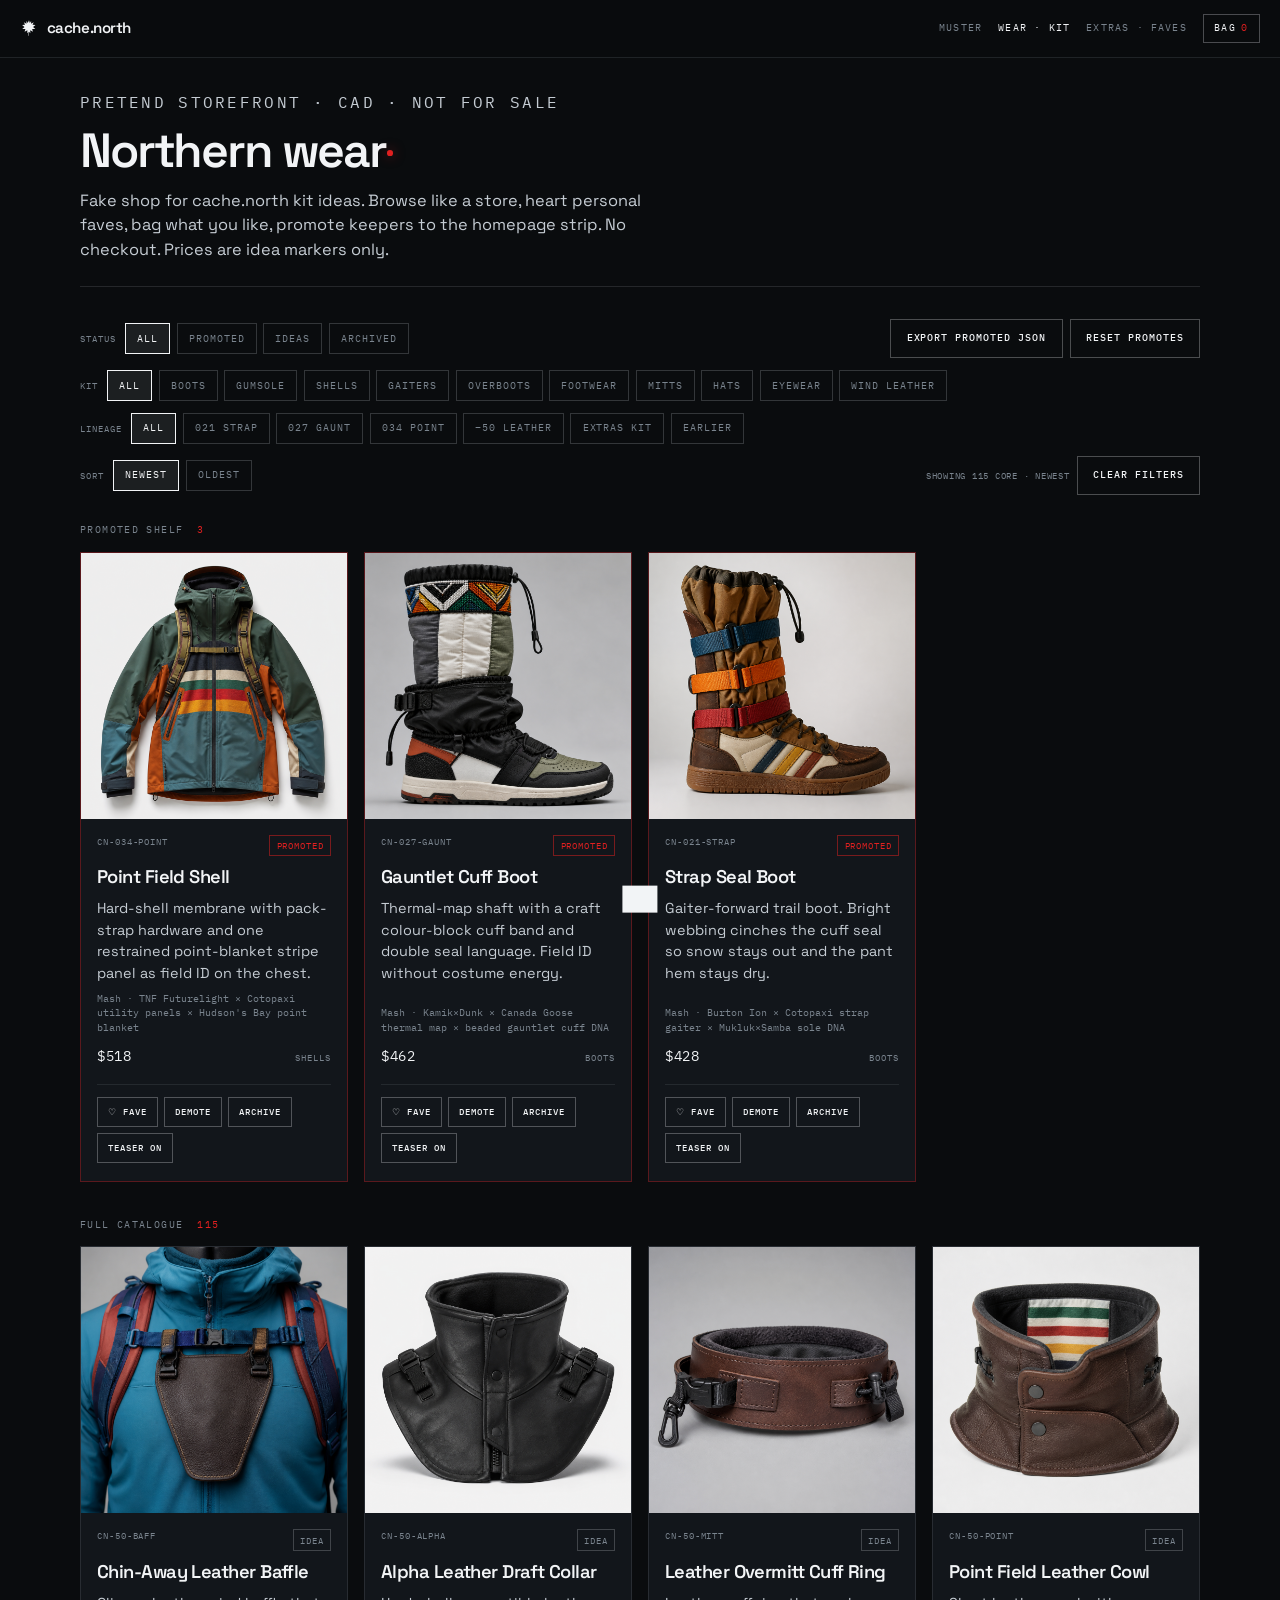
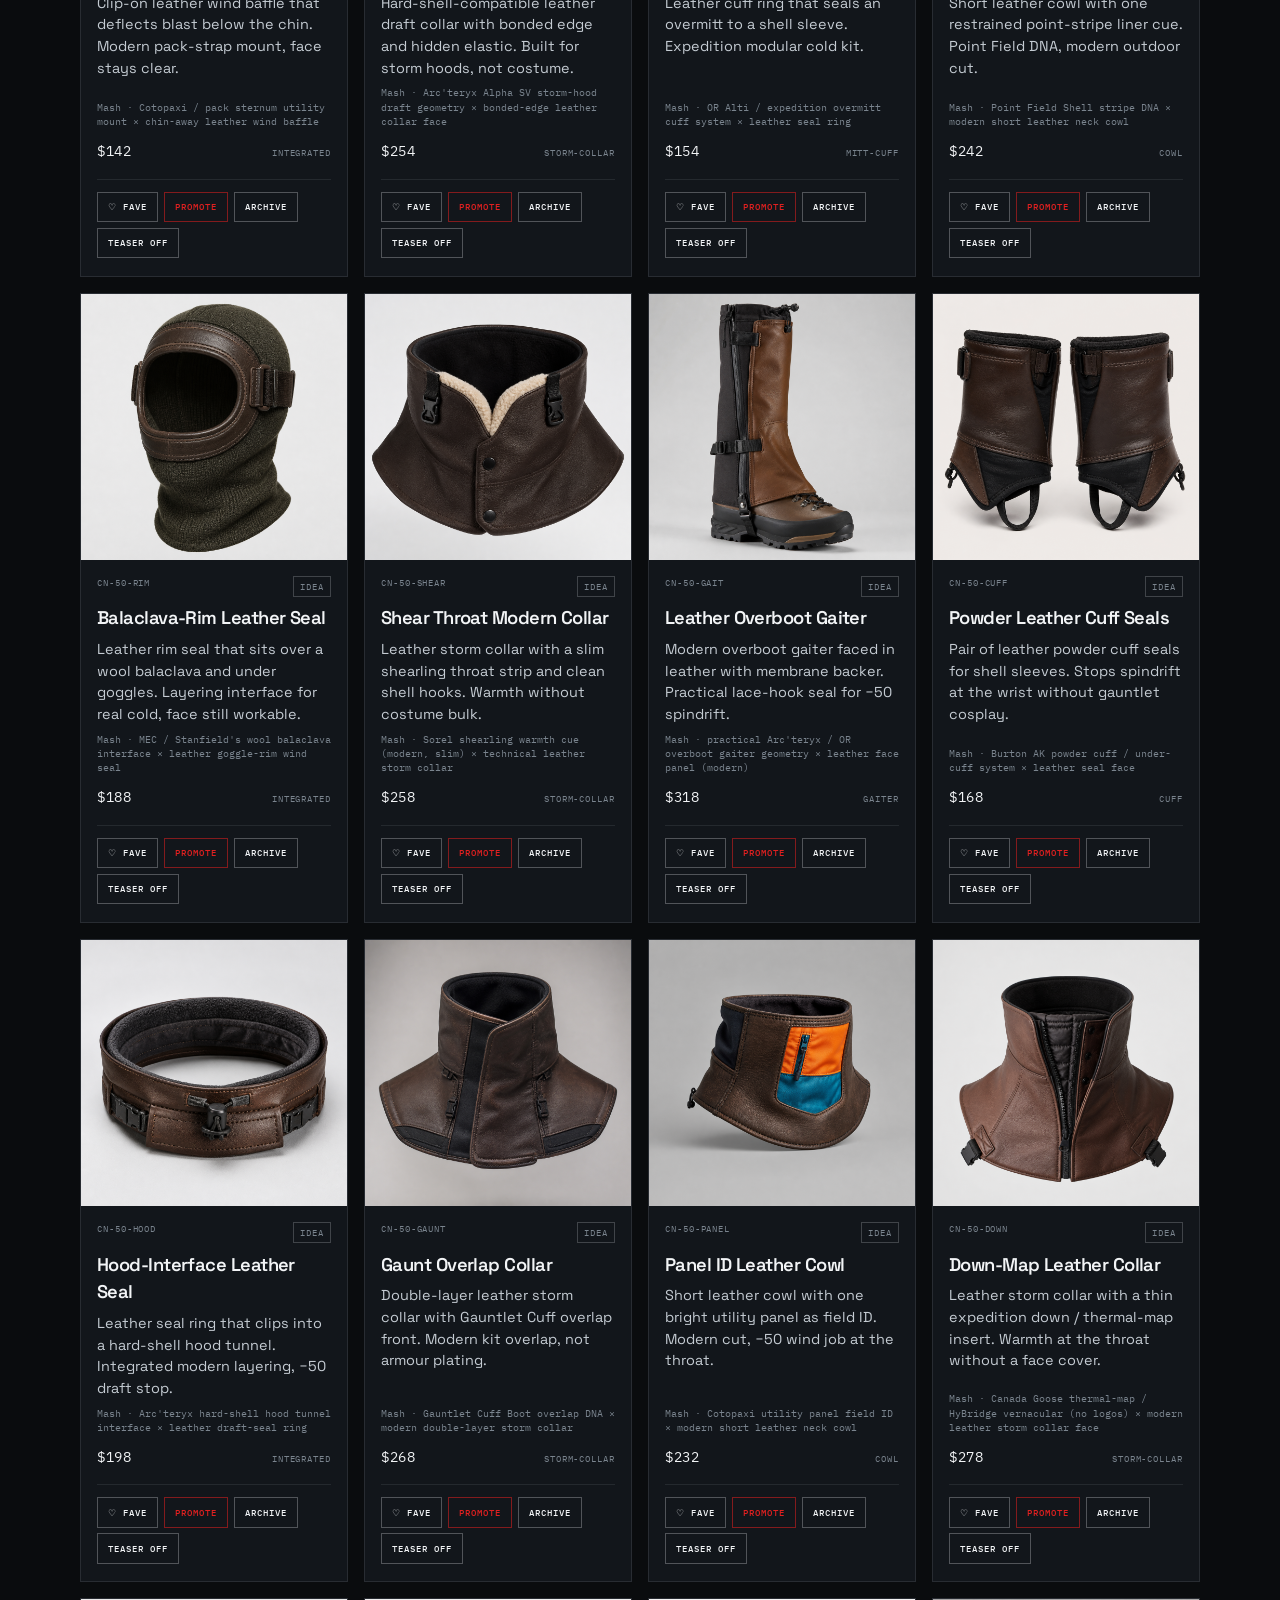
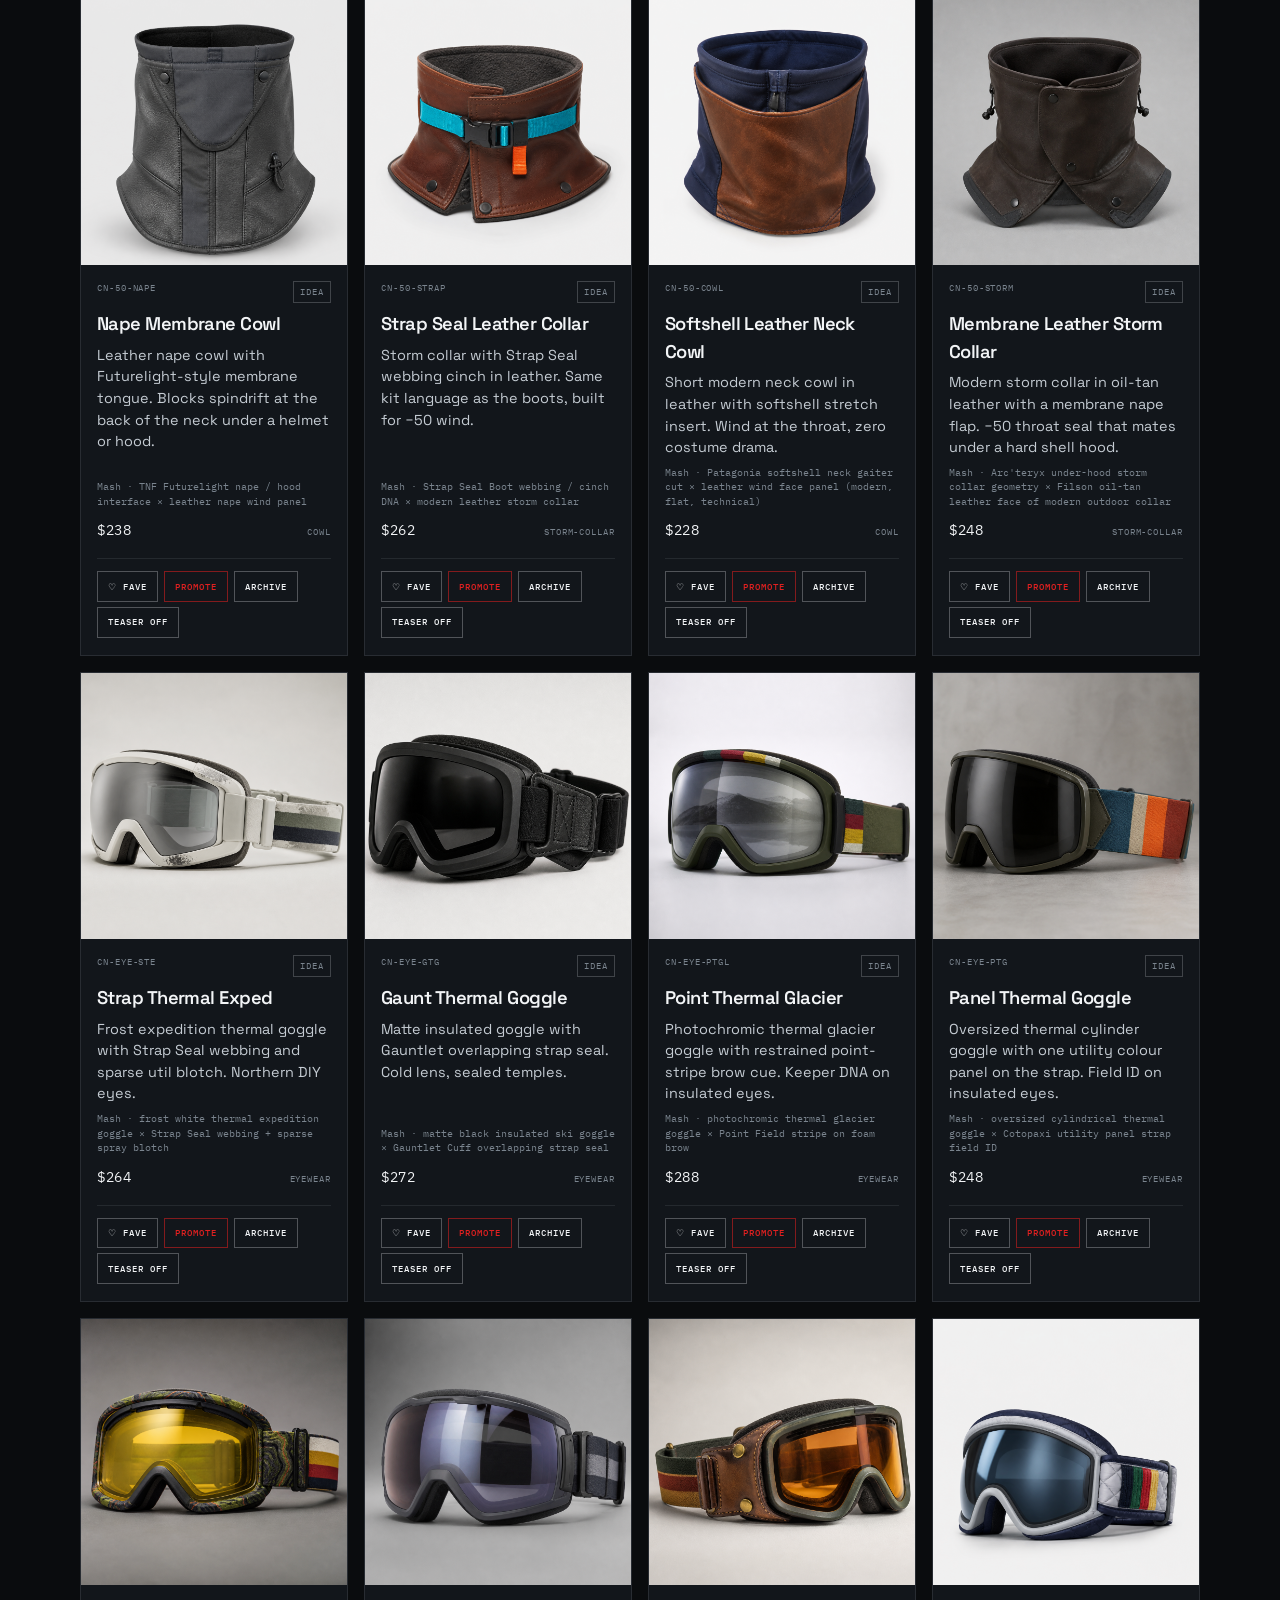
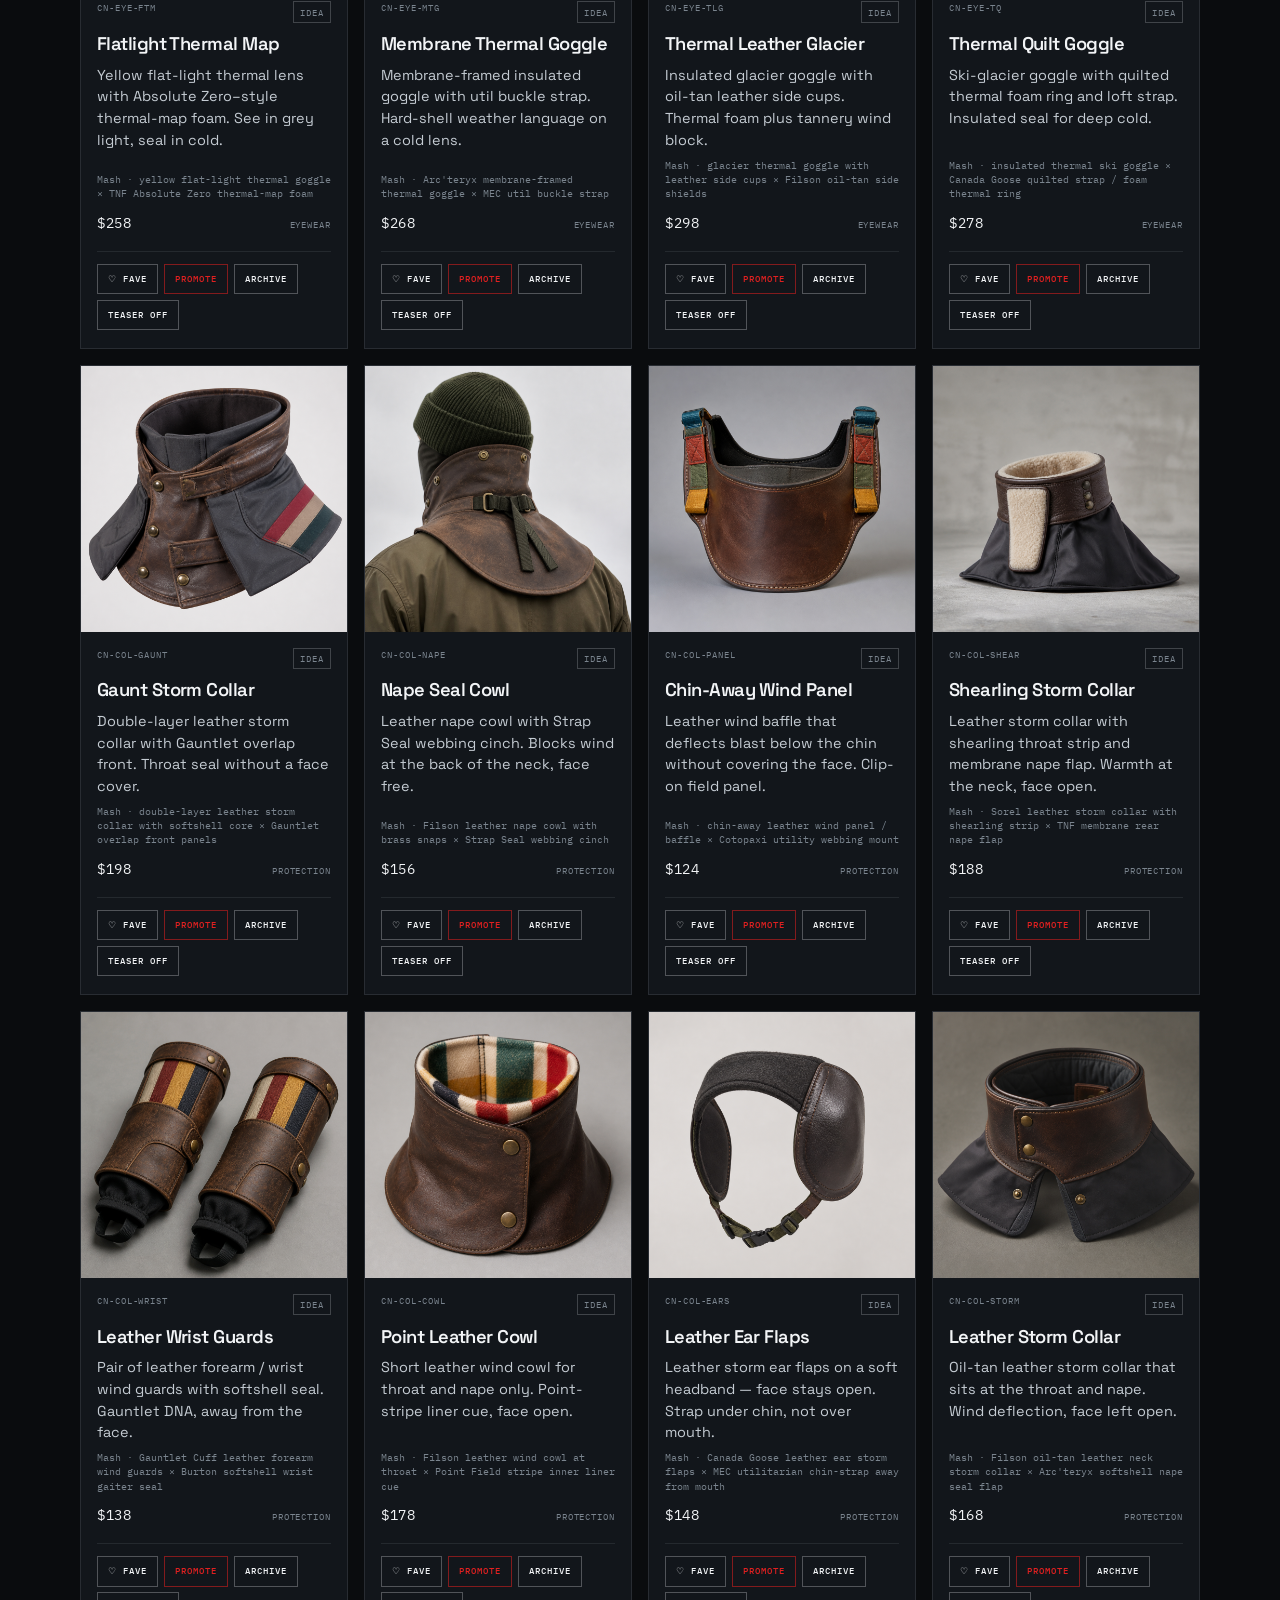
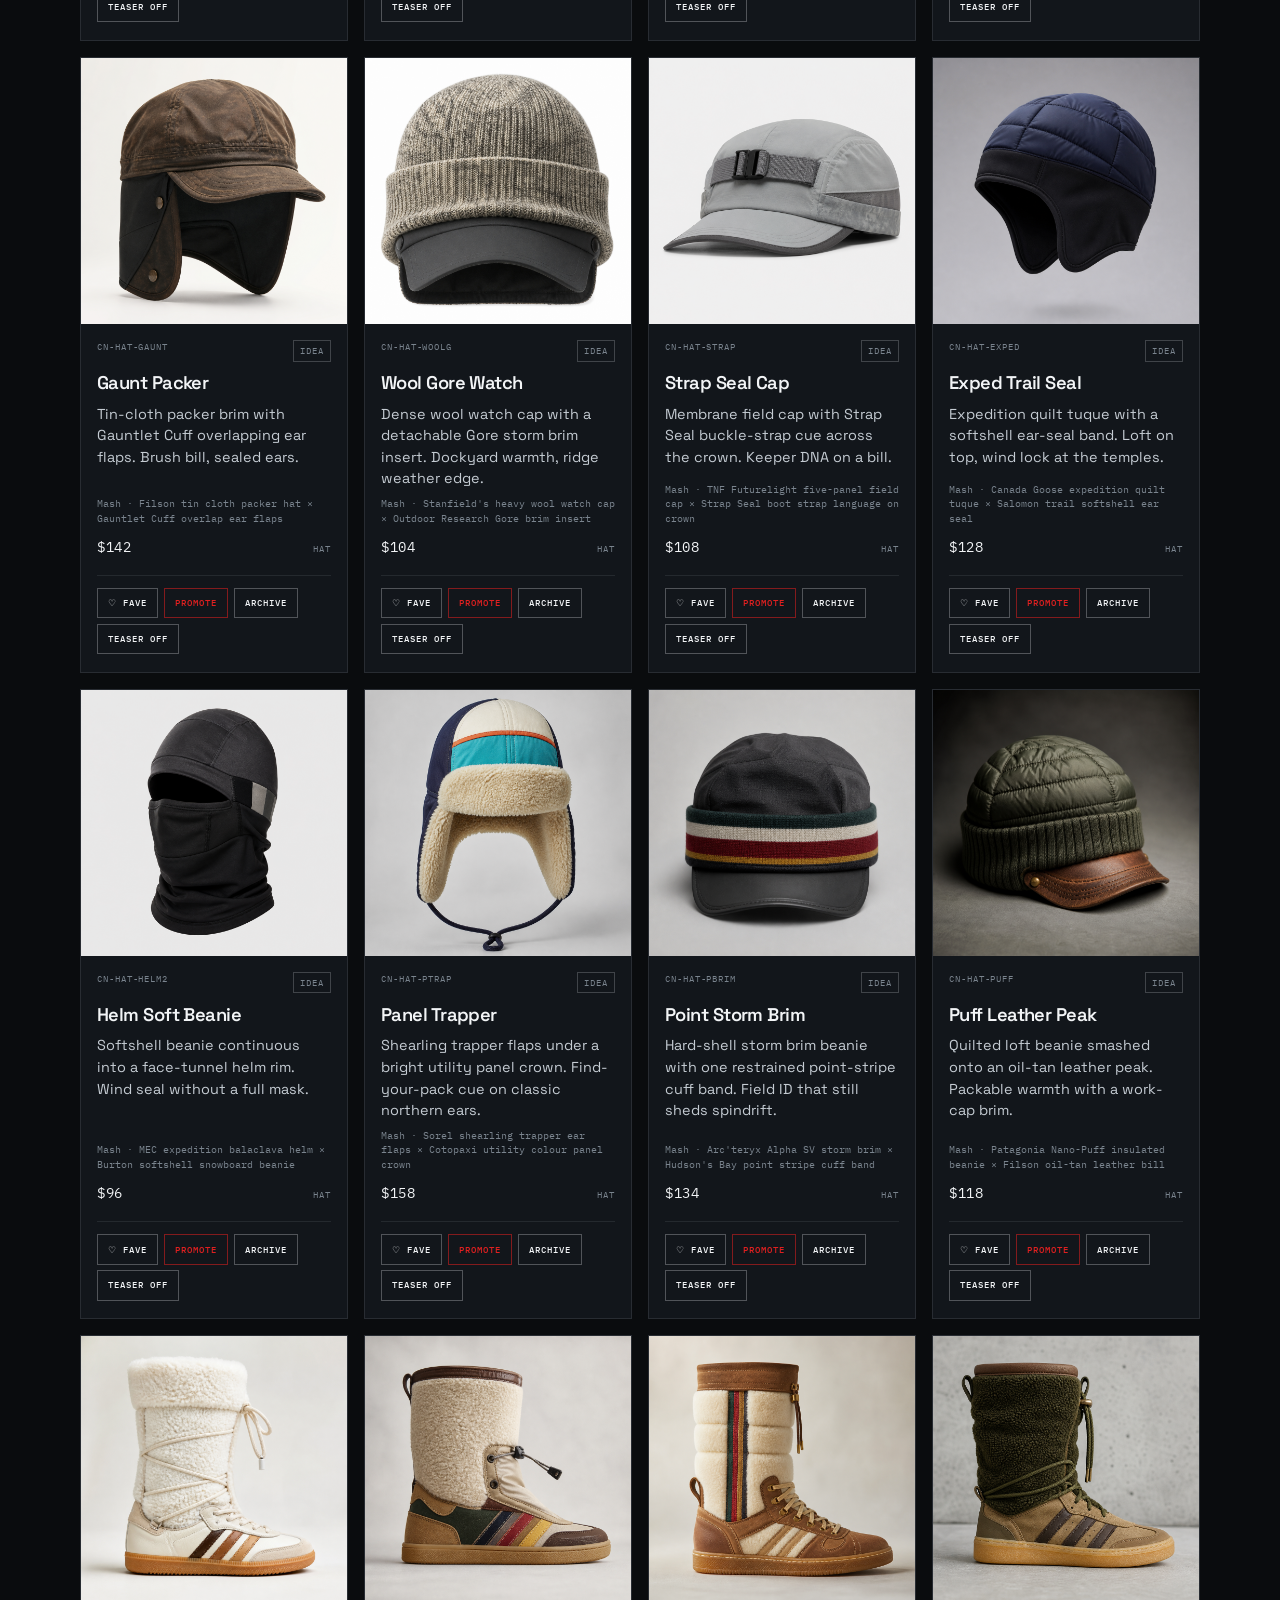
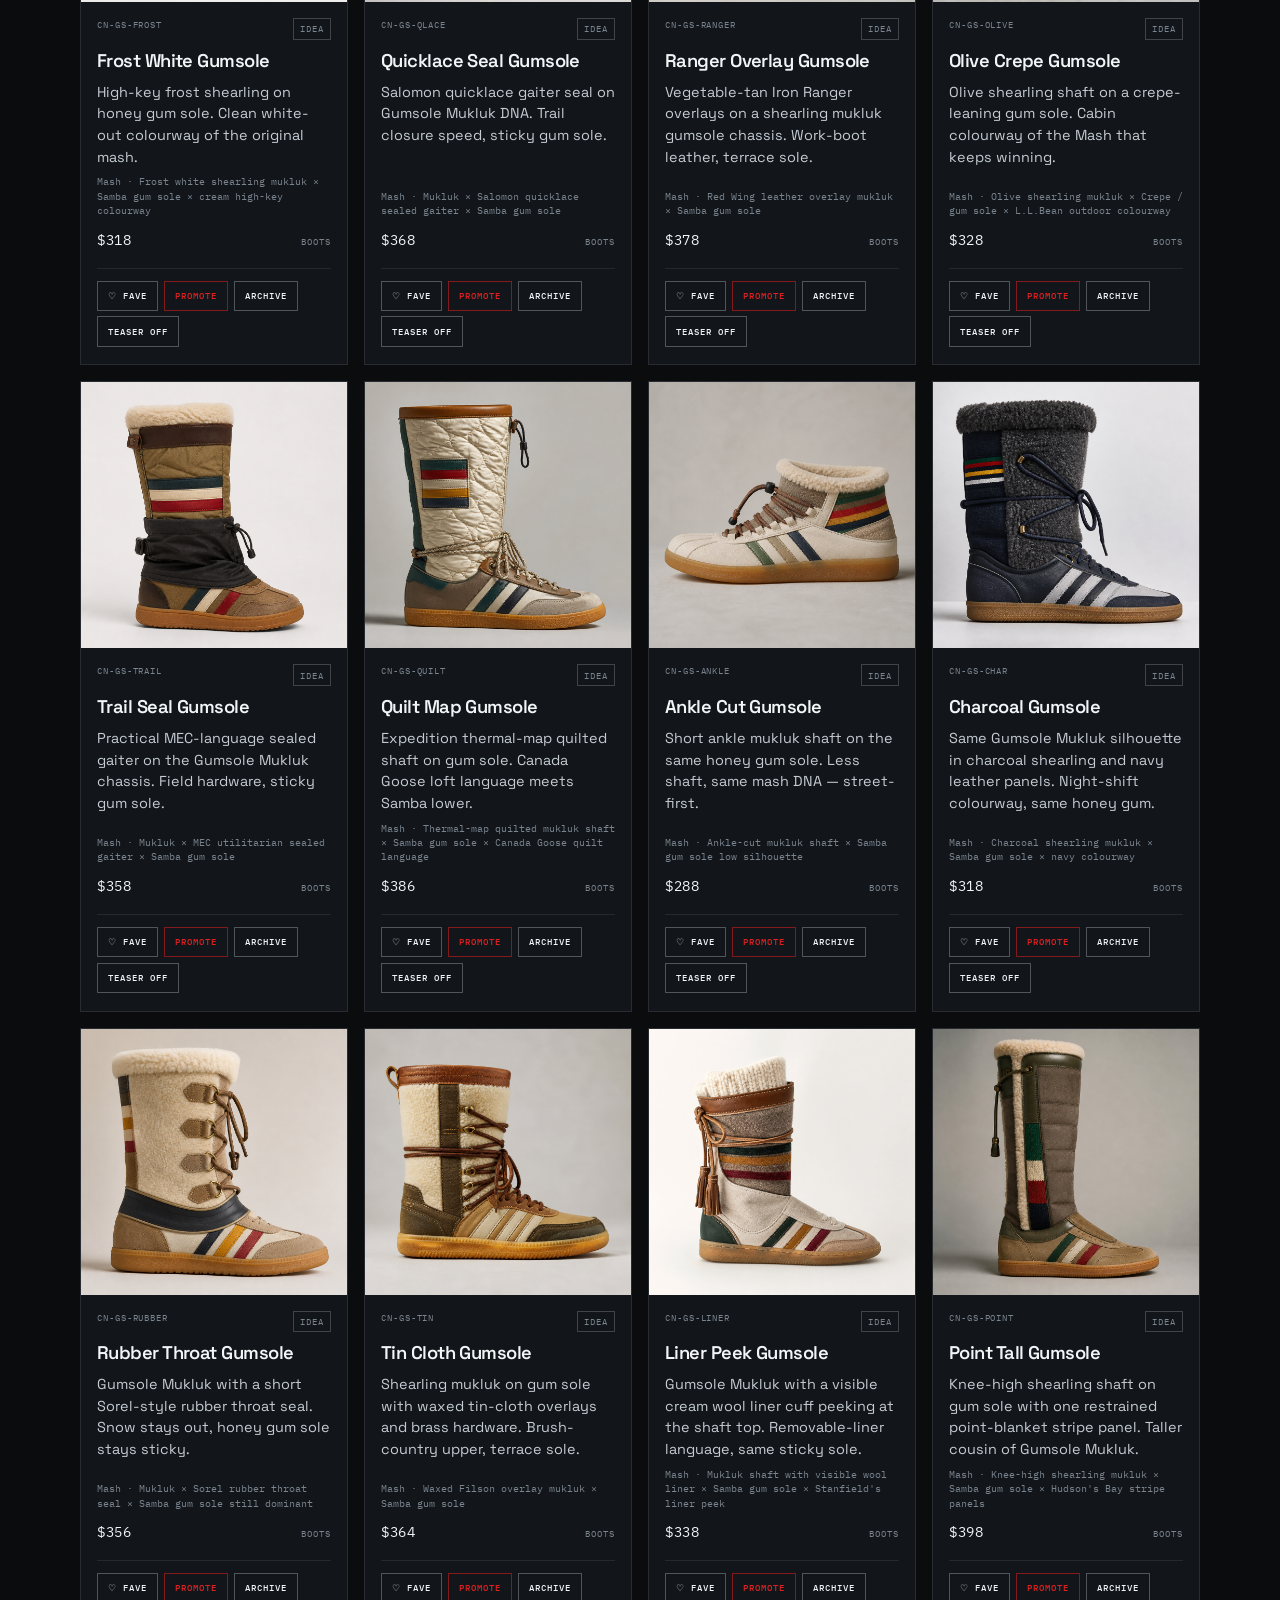
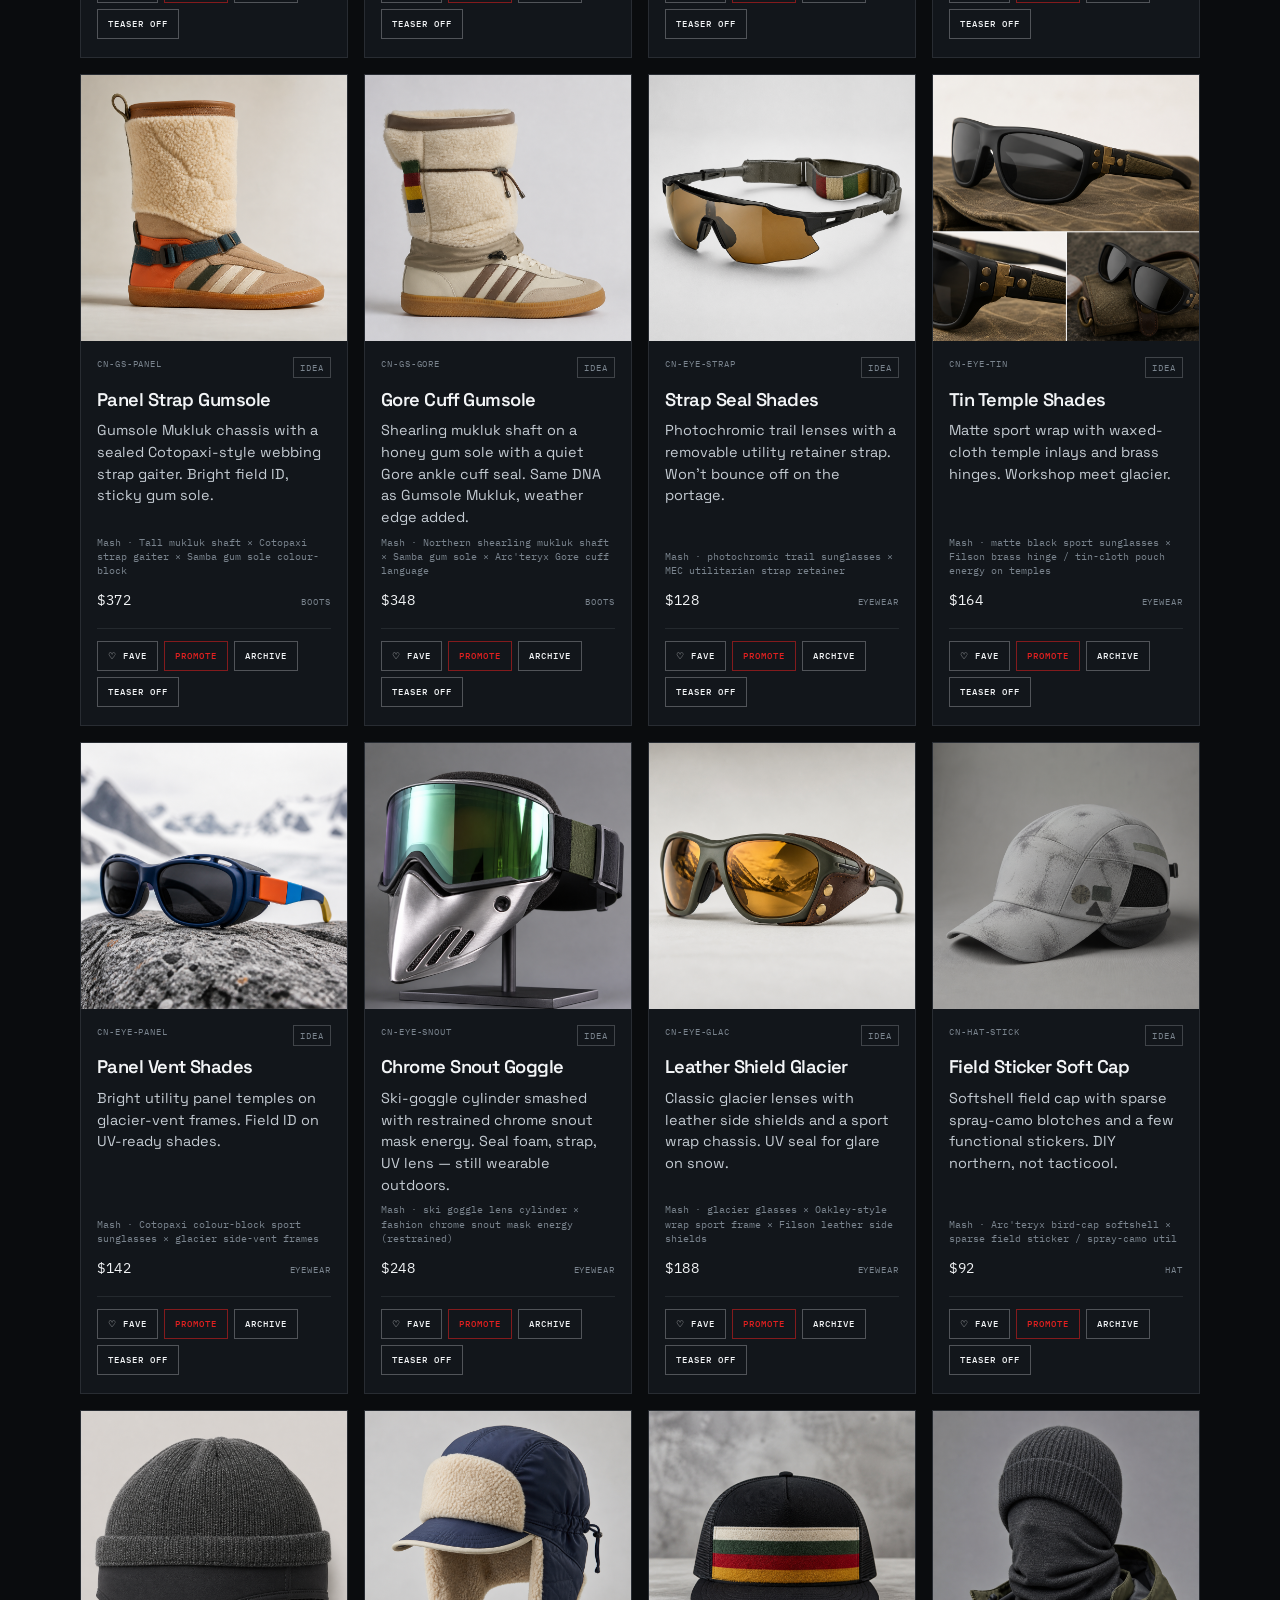
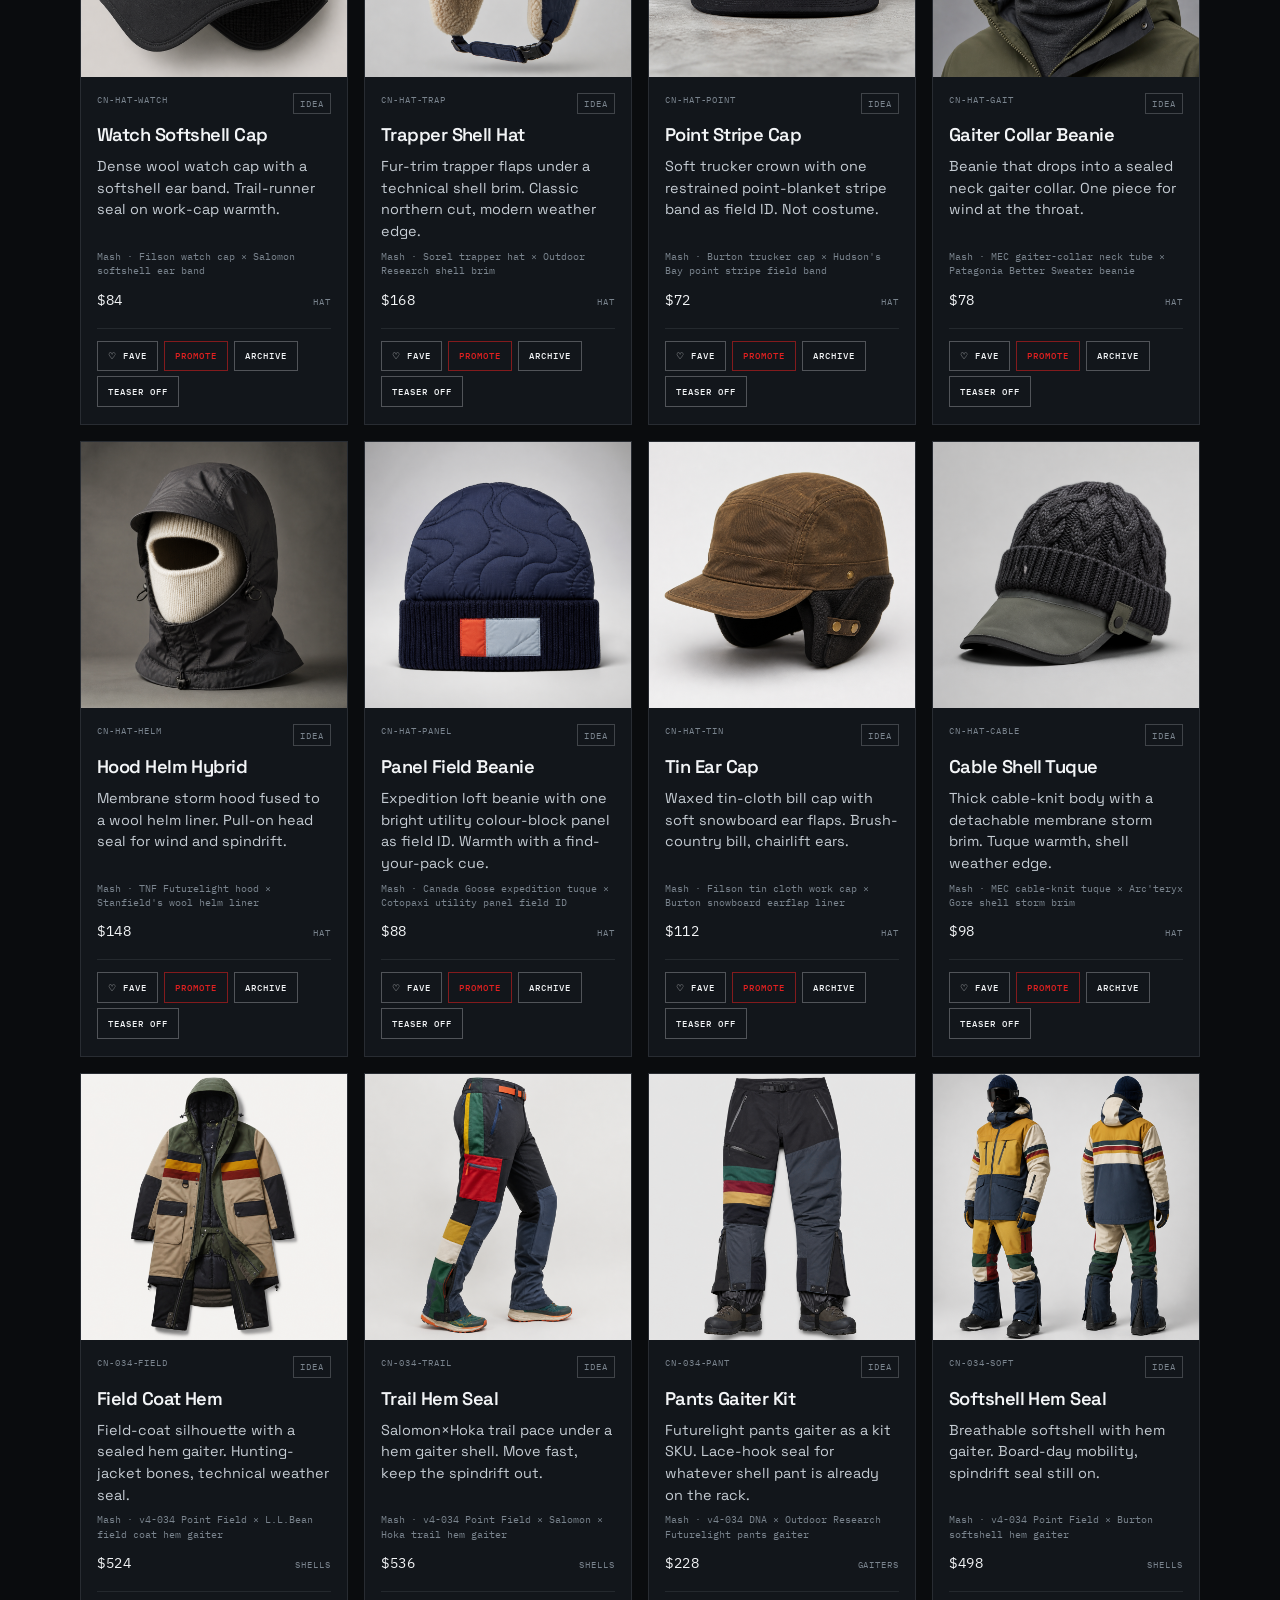
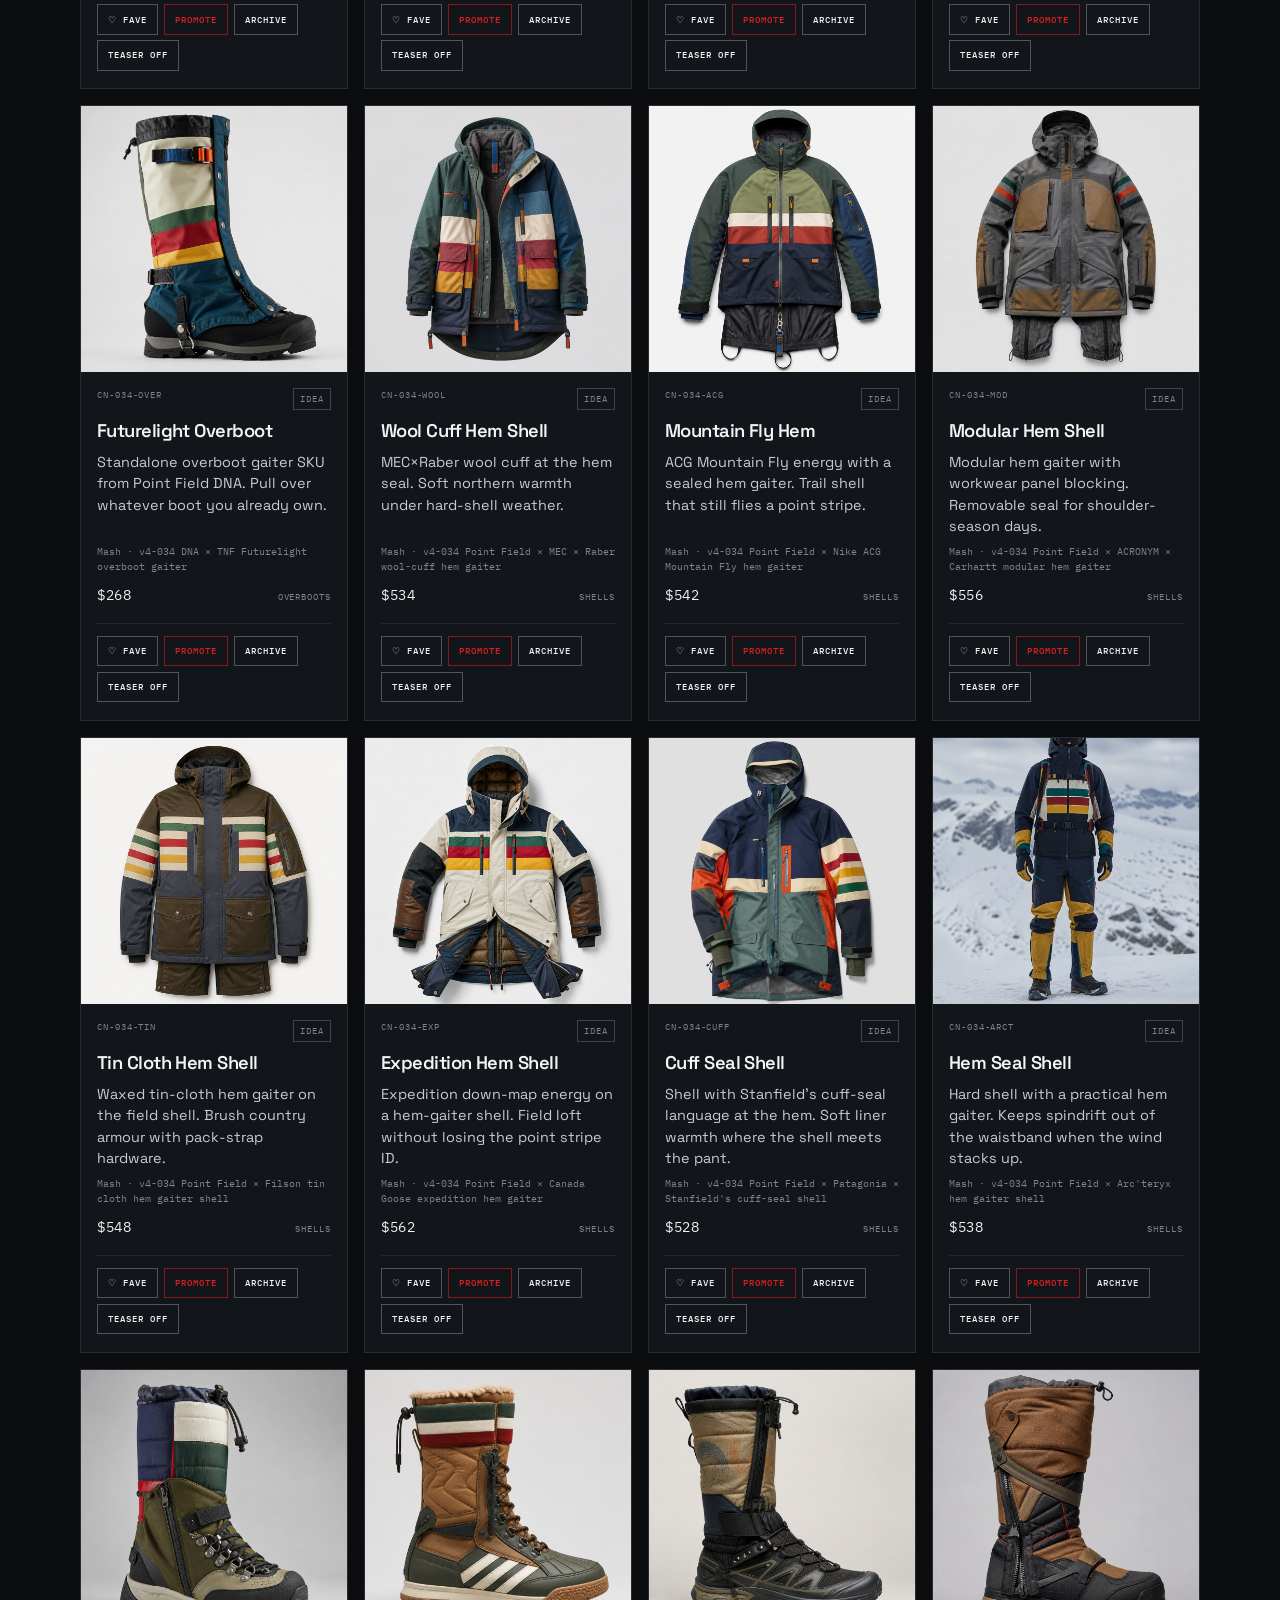
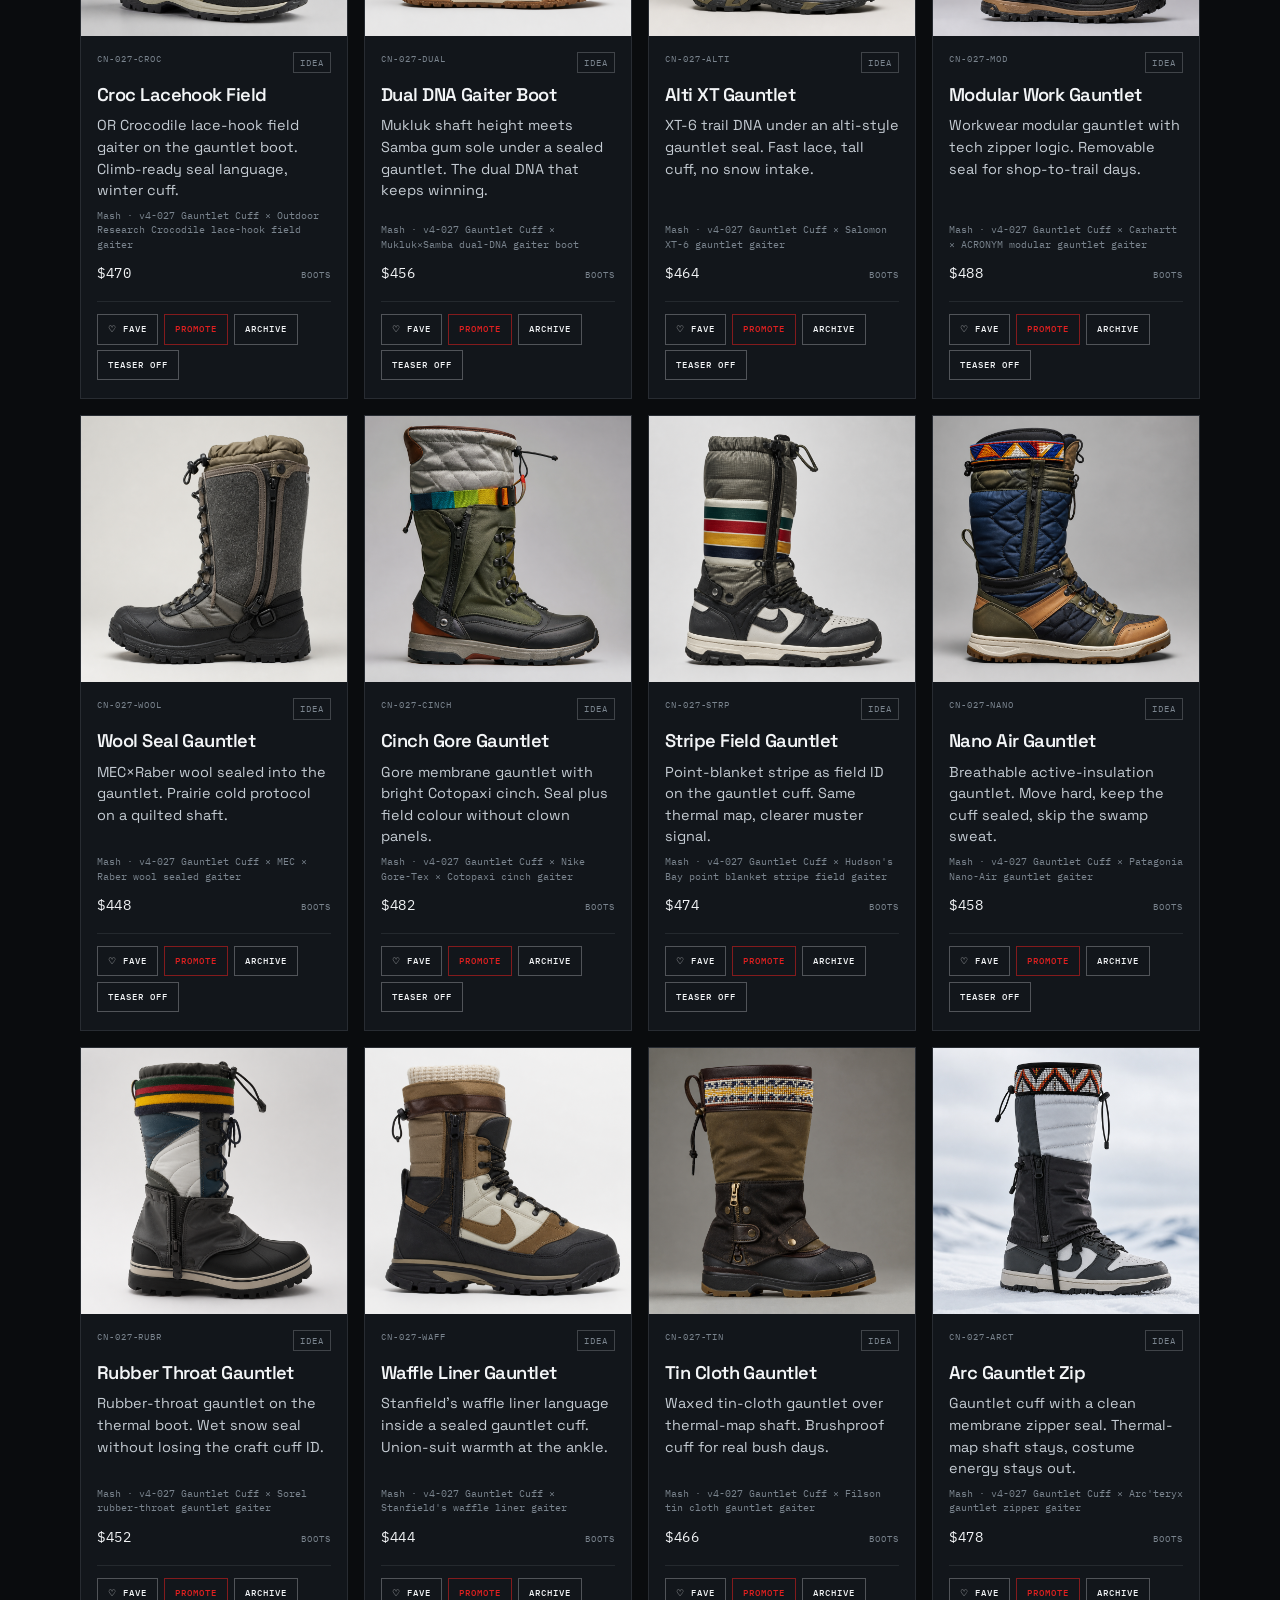
==== commit 2314b5e6: "Add −50 modern leather protection kit (v8). Storm collars, cowls, and seals in contemporary outdoor " ====
--- a/shop/index.html
+++ b/shop/index.html
@@ -604,6 +604,7 @@
           <button type="button" class="chip" data-lineage="v4-021">021 Strap</button>
           <button type="button" class="chip" data-lineage="v4-027">027 Gaunt</button>
           <button type="button" class="chip" data-lineage="v4-034">034 Point</button>
+          <button type="button" class="chip" data-lineage="leather50">−50 leather</button>
           <button type="button" class="chip" data-lineage="extras">Extras kit</button>
           <button type="button" class="chip" data-lineage="earlier">Earlier</button>
         </div>
@@ -696,7 +697,7 @@
     let selectedSize = null;
     let activeId = null;
     let diskSyncOk = null;
-    const CATALOG_CACHE_BUST = "20260914-niche";
+    const CATALOG_CACHE_BUST = "20260914-leather50";
 
     function isLocalHost() {
       const h = location.hostname;
@@ -996,6 +997,9 @@
     function matchesLineage(p) {
       if (lineageFilter === "all") return true;
       const id = String(p.id || "");
+      if (lineageFilter === "leather50") {
+        return p.lineage === "leather50" || id.startsWith("v8-col-");
+      }
       if (lineageFilter === "extras") {
         return (p.lineage === "extras") || id.startsWith("v6-") ||
           (id.startsWith("v7-") && !id.startsWith("v7-gs") &&
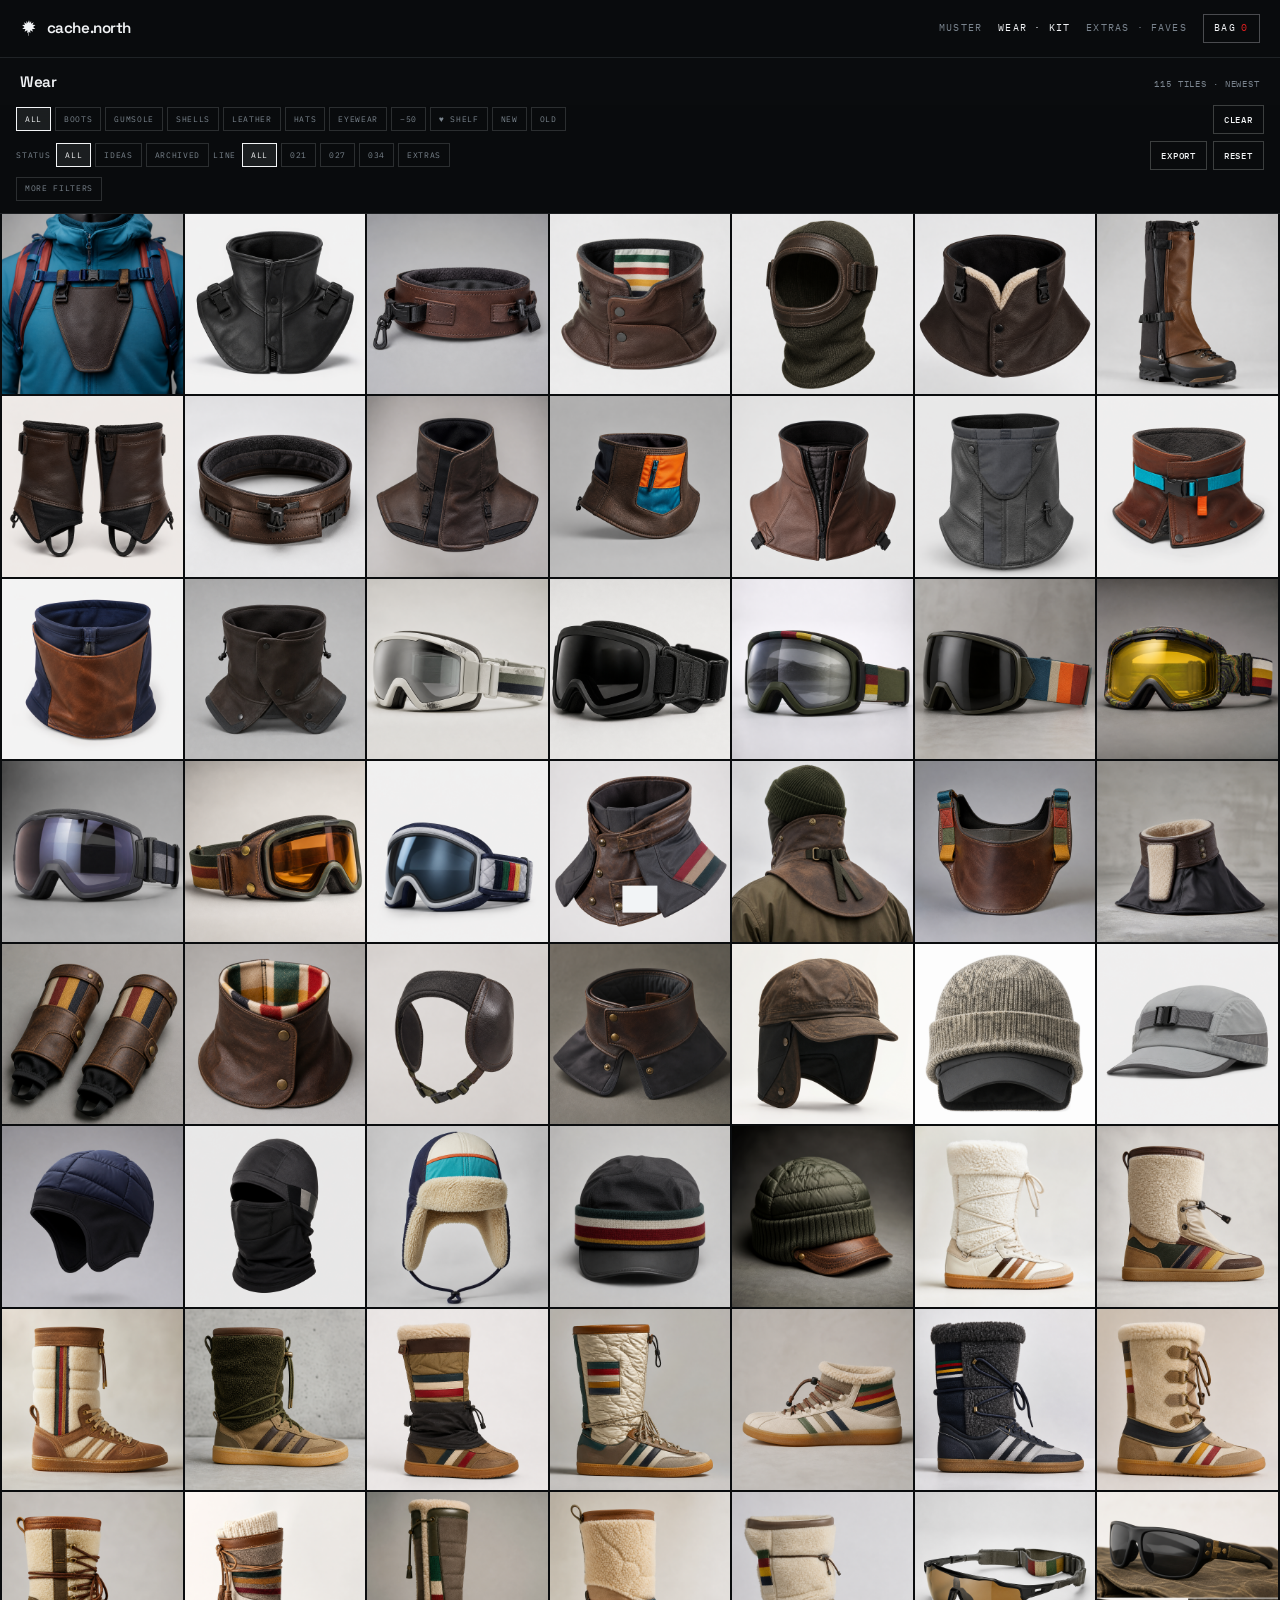
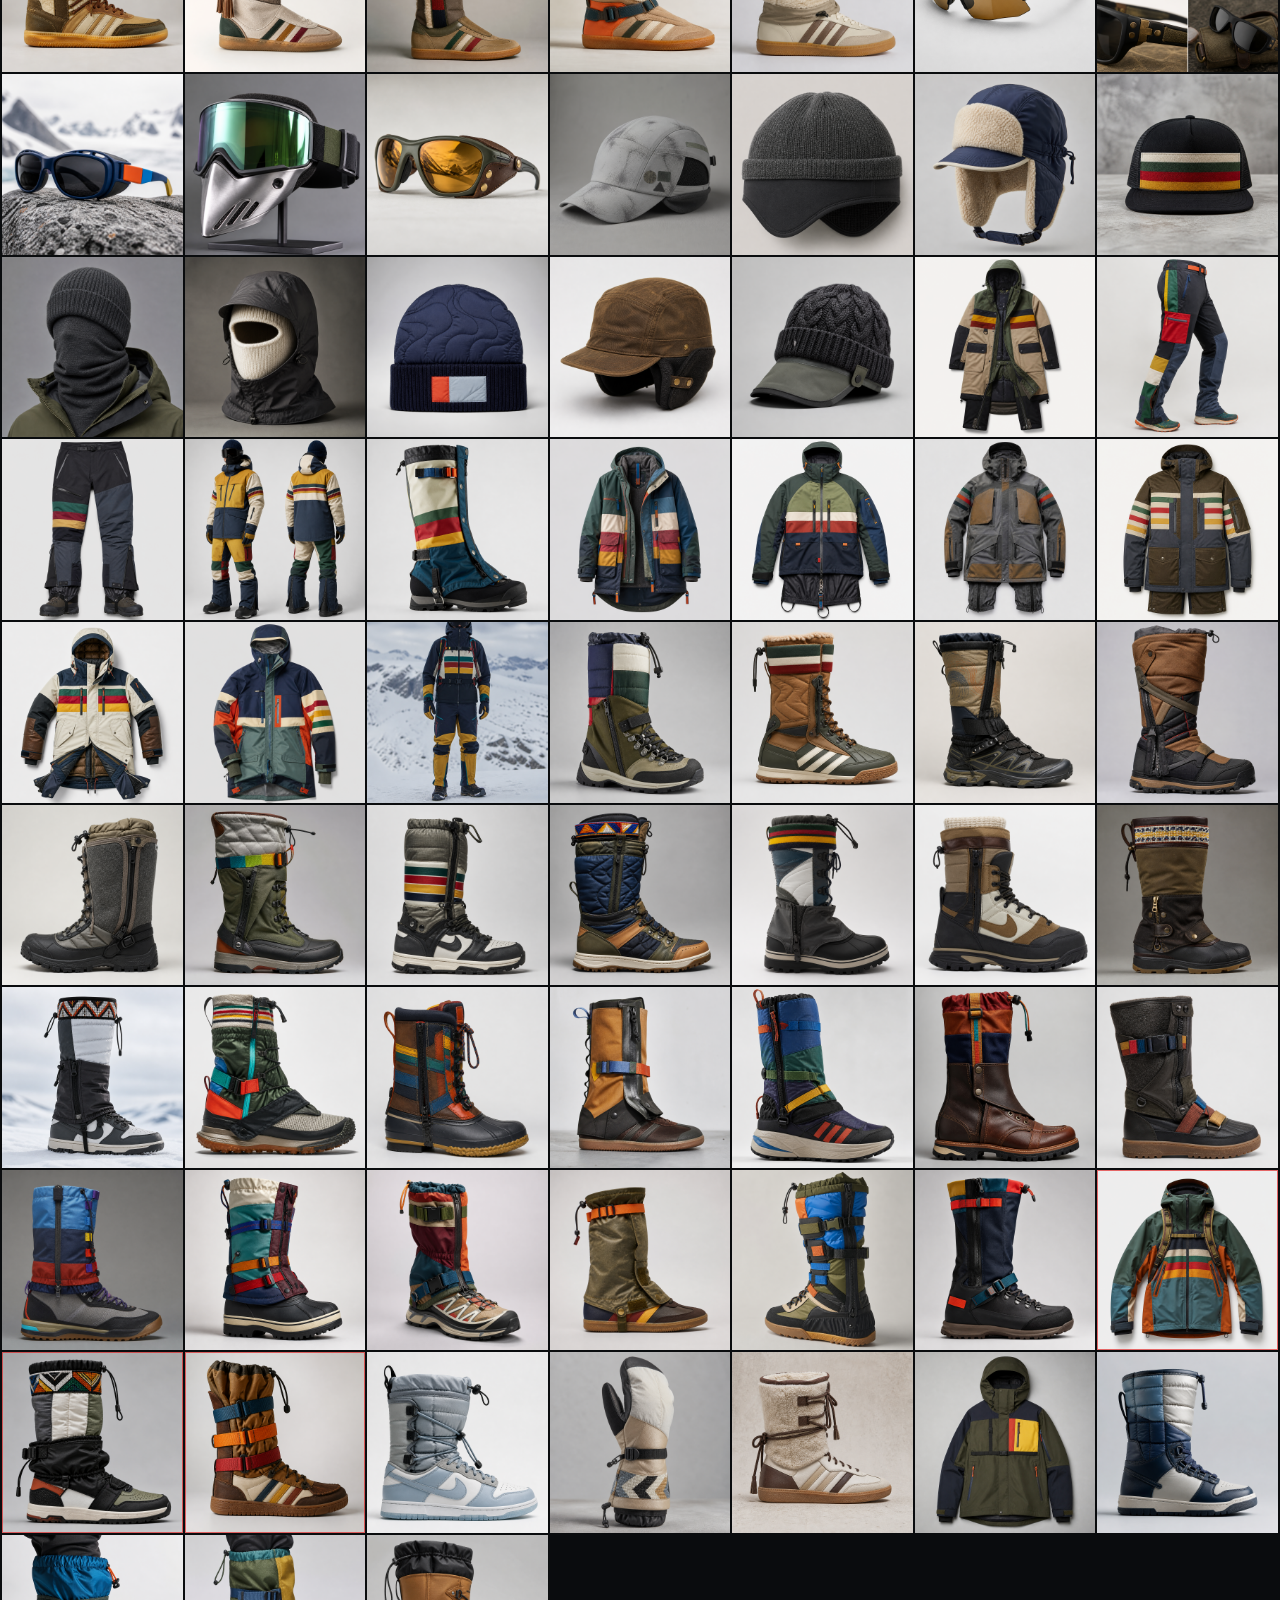
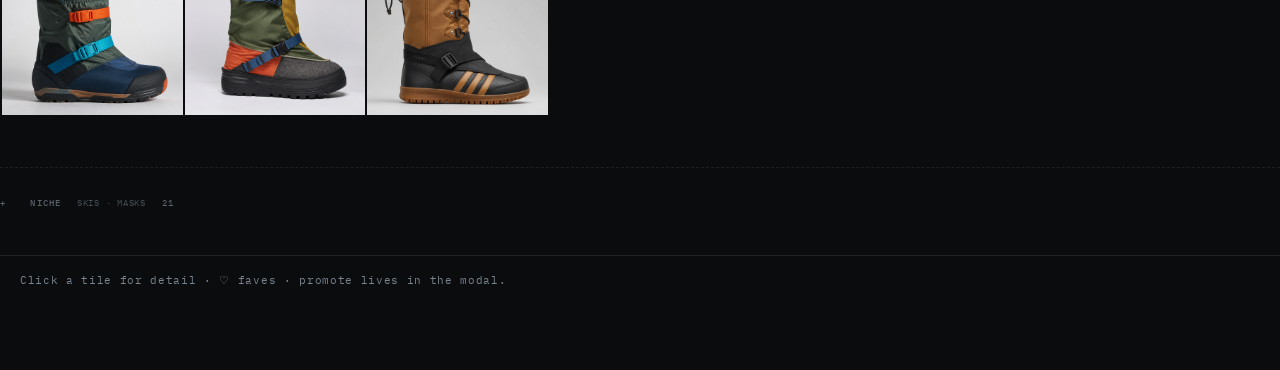
==== commit 6e079b34: "Turn Wear shop into an image mosaic. Drop the text-heavy cards. Dense tile grid, hover name, details" ====
--- a/shop/index.html
+++ b/shop/index.html
@@ -87,80 +87,71 @@
     }
 
     .wrap {
-      width: min(1120px, calc(100% - 2.5rem));
-      margin: 0 auto;
-      padding: 2rem 0 5rem;
+      width: 100%;
+      margin: 0;
+      padding: 0 0 4rem;
     }
 
     .hero {
-      display: grid;
-      gap: 0.75rem;
-      margin-bottom: 2rem;
-      padding-bottom: 1.5rem;
-      border-bottom: 1px solid rgba(197, 204, 211, 0.14);
-    }
-    .kicker {
-      font-family: var(--mono);
-      font-size: 0.62rem;
-      letter-spacing: 0.14em;
+      display: flex;
+      align-items: baseline;
+      justify-content: space-between;
+      gap: 1rem;
+      padding: 0.85rem 1.25rem 0.65rem;
+    }
+    .hero h1 {
+      font-size: 0.95rem;
+      font-weight: 600;
+      letter-spacing: -0.03em;
+    }
+    .hero .meta {
+      font-family: var(--mono);
+      font-size: 0.55rem;
+      letter-spacing: 0.1em;
       text-transform: uppercase;
-      color: var(--led);
-    }
-    .hero h1 {
-      font-size: clamp(2rem, 5vw, 3rem);
-      font-weight: 600;
-      letter-spacing: -0.045em;
-      line-height: 1.05;
-    }
-    .hero h1 .led {
-      display: inline-block;
-      width: 0.12em;
-      height: 0.12em;
-      margin: 0 0.02em 0.1em;
-      border-radius: 50%;
-      background: var(--led);
-      box-shadow: 0 0 12px rgba(224, 32, 32, 0.55);
-      vertical-align: middle;
-    }
-    .hero p {
-      max-width: 36rem;
-      color: var(--steel);
-      font-size: 1.02rem;
+      color: var(--steel-dim);
     }
 
     .toolbar {
       display: flex;
       flex-direction: column;
-      gap: 0.75rem;
-      margin-bottom: 1.75rem;
+      gap: 0.4rem;
+      margin: 0;
+      padding: 0 1rem 0.75rem;
+      border-bottom: 1px solid rgba(197, 204, 211, 0.1);
+      position: sticky;
+      top: 52px;
+      z-index: 30;
+      background: rgba(10, 12, 14, 0.92);
+      backdrop-filter: blur(10px);
     }
     .toolbar-row {
       display: flex;
       flex-wrap: wrap;
-      gap: 0.65rem;
+      gap: 0.35rem;
       align-items: center;
     }
     .filters {
       display: flex;
       flex-wrap: wrap;
-      gap: 0.4rem;
+      gap: 0.25rem;
       flex: 1;
       align-items: center;
     }
     .filter-label {
       font-family: var(--mono);
-      font-size: 0.55rem;
-      letter-spacing: 0.12em;
+      font-size: 0.5rem;
+      letter-spacing: 0.1em;
       text-transform: uppercase;
       color: var(--steel-dim);
-      margin-right: 0.15rem;
+      margin-right: 0.1rem;
     }
     .chip {
-      padding: 0.45rem 0.7rem;
-      border: 1px solid rgba(197, 204, 211, 0.22);
-      font-family: var(--mono);
-      font-size: 0.6rem;
-      letter-spacing: 0.1em;
+      padding: 0.3rem 0.5rem;
+      border: 1px solid rgba(197, 204, 211, 0.18);
+      font-family: var(--mono);
+      font-size: 0.52rem;
+      letter-spacing: 0.08em;
       text-transform: uppercase;
       color: var(--steel-dim);
       transition: border-color 0.15s, color 0.15s, background 0.15s;
@@ -170,11 +161,11 @@
       border-color: var(--snow);
     }
     .chip.on { background: rgba(242, 244, 246, 0.08); }
-    .actions { display: flex; flex-wrap: wrap; gap: 0.45rem; align-items: center; }
+    .actions { display: flex; flex-wrap: wrap; gap: 0.35rem; align-items: center; }
     .empty-actions { margin-top: 0.85rem; display: flex; justify-content: center; gap: 0.5rem; }
     .filter-meta {
       font-family: var(--mono);
-      font-size: 0.58rem;
+      font-size: 0.52rem;
       letter-spacing: 0.08em;
       text-transform: uppercase;
       color: var(--steel-dim);
@@ -182,22 +173,22 @@
     .btn {
       display: inline-flex;
       align-items: center;
-      padding: 0.7rem 0.95rem;
+      padding: 0.45rem 0.65rem;
       background: var(--snow);
       color: var(--void);
       font-family: var(--mono);
-      font-size: 0.62rem;
+      font-size: 0.55rem;
       font-weight: 500;
-      letter-spacing: 0.1em;
+      letter-spacing: 0.08em;
       text-transform: uppercase;
       border: 1px solid var(--snow);
-      transition: opacity 0.2s, transform 0.2s;
-    }
-    .btn:hover { opacity: 0.9; transform: translateY(-1px); }
+      transition: opacity 0.2s;
+    }
+    .btn:hover { opacity: 0.9; }
     .btn-ghost {
       background: transparent;
       color: var(--snow);
-      border-color: rgba(242, 244, 246, 0.28);
+      border-color: rgba(242, 244, 246, 0.22);
     }
     .btn-ghost:hover { border-color: var(--snow); }
     .btn-led {
@@ -206,69 +197,125 @@
       border-color: rgba(224, 32, 32, 0.55);
     }
     .btn-led:hover { border-color: var(--led); background: rgba(224, 32, 32, 0.08); }
-    .btn-sm { padding: 0.45rem 0.65rem; font-size: 0.58rem; }
+    .btn-sm { padding: 0.35rem 0.5rem; font-size: 0.52rem; }
 
     .shelf-label {
       font-family: var(--mono);
-      font-size: 0.62rem;
-      letter-spacing: 0.14em;
+      font-size: 0.55rem;
+      letter-spacing: 0.12em;
       text-transform: uppercase;
       color: var(--steel-dim);
-      margin: 0 0 0.85rem;
+      margin: 0.75rem 1rem 0.4rem;
     }
     .shelf-label .count {
       color: var(--led);
-      margin-left: 0.4rem;
-    }
-
+      margin-left: 0.35rem;
+    }
+
+    /* Image mosaic — almost no chrome */
     .grid {
       display: grid;
-      grid-template-columns: repeat(auto-fill, minmax(220px, 1fr));
-      gap: 1rem;
-    }
-    .grid.featured {
-      margin-bottom: 2.25rem;
-    }
+      grid-template-columns: repeat(auto-fill, minmax(140px, 1fr));
+      gap: 2px;
+      padding: 0 2px;
+    }
+    @media (min-width: 720px) {
+      .grid { grid-template-columns: repeat(auto-fill, minmax(160px, 1fr)); }
+    }
+    @media (min-width: 1100px) {
+      .grid { grid-template-columns: repeat(auto-fill, minmax(180px, 1fr)); }
+    }
+    .grid.featured { margin-bottom: 0.25rem; }
 
     .card {
-      background: var(--panel);
-      border: 1px solid rgba(197, 204, 211, 0.12);
-      display: flex;
-      flex-direction: column;
-      min-height: 100%;
-      transition: border-color 0.2s;
-    }
-    .card:hover { border-color: rgba(197, 204, 211, 0.35); }
-    .card.promoted { border-color: rgba(224, 32, 32, 0.35); }
-    .card.faved { box-shadow: inset 0 0 0 1px rgba(224, 32, 32, 0.22); }
+      position: relative;
+      background: var(--navy);
+      border: 0;
+      aspect-ratio: 1;
+      overflow: hidden;
+      cursor: pointer;
+    }
+    .card:hover { outline: 1px solid rgba(242, 244, 246, 0.45); outline-offset: -1px; z-index: 1; }
+    .card.promoted { outline: 1px solid rgba(224, 32, 32, 0.65); outline-offset: -1px; }
+    .card.faved::after {
+      content: "";
+      position: absolute;
+      top: 0.4rem;
+      left: 0.4rem;
+      width: 0.35rem;
+      height: 0.35rem;
+      border-radius: 50%;
+      background: var(--led);
+      box-shadow: 0 0 8px rgba(224, 32, 32, 0.7);
+      z-index: 2;
+      pointer-events: none;
+    }
+    .card-media {
+      width: 100%;
+      height: 100%;
+      background: var(--navy);
+    }
+    .card-media img {
+      width: 100%;
+      height: 100%;
+      object-fit: cover;
+      transition: transform 0.35s ease;
+    }
+    .card:hover .card-media img { transform: scale(1.04); }
+    .card-veil {
+      position: absolute;
+      inset: auto 0 0 0;
+      padding: 1.75rem 0.55rem 0.5rem;
+      background: linear-gradient(to top, rgba(10,12,14,0.92), transparent);
+      opacity: 0;
+      transition: opacity 0.2s;
+      pointer-events: none;
+    }
+    .card:hover .card-veil,
+    .card:focus-within .card-veil { opacity: 1; }
+    .card-veil .name {
+      font-size: 0.72rem;
+      font-weight: 600;
+      letter-spacing: -0.02em;
+      line-height: 1.2;
+    }
+    .card-veil .price {
+      font-family: var(--mono);
+      font-size: 0.55rem;
+      letter-spacing: 0.06em;
+      color: var(--steel);
+      margin-top: 0.15rem;
+    }
+    .card-fave {
+      position: absolute;
+      top: 0.35rem;
+      right: 0.35rem;
+      z-index: 3;
+      width: 1.7rem;
+      height: 1.7rem;
+      display: grid;
+      place-items: center;
+      border-radius: 50%;
+      background: rgba(10, 12, 14, 0.55);
+      border: 1px solid rgba(242, 244, 246, 0.2);
+      color: var(--snow);
+      font-size: 0.75rem;
+      line-height: 1;
+      opacity: 0;
+      transition: opacity 0.15s, border-color 0.15s, color 0.15s;
+    }
+    .card:hover .card-fave,
+    .card-fave.on { opacity: 1; }
+    .card-fave.on {
+      color: var(--led);
+      border-color: rgba(224, 32, 32, 0.55);
+    }
+
+    /* keep modal action button styles that referenced old card classes */
     .btn-fave.on {
       color: var(--led);
       border-color: rgba(224, 32, 32, 0.55);
       background: rgba(224, 32, 32, 0.08);
-    }
-    .card-media {
-      aspect-ratio: 1;
-      background: var(--navy);
-      overflow: hidden;
-      cursor: pointer;
-    }
-    .card-media img {
-      width: 100%;
-      height: 100%;
-      object-fit: cover;
-    }
-    .card-body {
-      padding: 1rem 1rem 1.1rem;
-      display: flex;
-      flex-direction: column;
-      gap: 0.45rem;
-      flex: 1;
-    }
-    .card-top {
-      display: flex;
-      justify-content: space-between;
-      gap: 0.5rem;
-      align-items: flex-start;
     }
     .sku {
       font-family: var(--mono);
@@ -292,41 +339,17 @@
       border-color: rgba(224, 32, 32, 0.5);
     }
     .status.archived { opacity: 0.55; }
-    .card h3 {
-      font-size: 1.15rem;
-      font-weight: 600;
-      letter-spacing: -0.03em;
-      cursor: pointer;
-    }
-    .card h3:hover { opacity: 0.85; }
-    .blurb {
-      color: var(--steel);
-      font-size: 0.9rem;
-      flex: 1;
-    }
+    .blurb { color: var(--steel); font-size: 0.9rem; }
     .mash {
       font-family: var(--mono);
       font-size: 0.62rem;
       line-height: 1.45;
       color: var(--steel-dim);
     }
-    .price-row {
-      display: flex;
-      justify-content: space-between;
-      align-items: baseline;
-      margin-top: 0.25rem;
-    }
     .price {
       font-family: var(--mono);
       font-size: 0.85rem;
       letter-spacing: 0.04em;
-    }
-    .theme {
-      font-family: var(--mono);
-      font-size: 0.58rem;
-      letter-spacing: 0.1em;
-      text-transform: uppercase;
-      color: var(--steel-dim);
     }
     .card-actions {
       display: flex;
@@ -339,10 +362,11 @@
 
     .empty {
       padding: 2rem 1rem;
+      grid-column: 1 / -1;
       border: 1px dashed rgba(197, 204, 211, 0.2);
       color: var(--steel-dim);
       font-family: var(--mono);
-      font-size: 0.75rem;
+      font-size: 0.7rem;
       letter-spacing: 0.08em;
       text-transform: uppercase;
       text-align: center;
@@ -521,15 +545,9 @@
     }
     .niche-grid {
       display: grid;
-      grid-template-columns: repeat(auto-fill, minmax(180px, 1fr));
-      gap: 0.75rem;
-    }
-    .niche-grid .card {
-      border-color: rgba(197, 204, 211, 0.08);
-      background: rgba(18, 22, 27, 0.65);
-    }
-    .niche-grid .card h3 { font-size: 1rem; }
-    .niche-grid .blurb { font-size: 0.82rem; }
+      grid-template-columns: repeat(auto-fill, minmax(120px, 1fr));
+      gap: 2px;
+    }
     .badge-niche {
       font-family: var(--mono);
       font-size: 0.5rem;
@@ -558,85 +576,64 @@
 
   <div class="wrap">
     <section class="hero">
-      <p class="kicker">Pretend storefront · CAD · not for sale</p>
-      <h1>Northern wear<span class="led" aria-hidden="true"></span></h1>
-      <p>
-        Fake shop for cache.north kit ideas. Browse like a store, heart personal faves,
-        bag what you like, promote keepers to the homepage strip. No checkout.
-        Prices are idea markers only.
-      </p>
+      <h1>Wear</h1>
+      <p class="meta"><span id="filter-summary">Mosaic</span></p>
     </section>
 
     <div class="toolbar">
       <div class="toolbar-row">
-        <div class="filters" role="tablist" aria-label="Filter by status">
-          <span class="filter-label">Status</span>
-          <button type="button" class="chip on" data-filter="all">All</button>
-          <button type="button" class="chip" data-filter="promoted">Promoted</button>
-          <button type="button" class="chip" data-filter="idea">Ideas</button>
-          <button type="button" class="chip" data-filter="archived">Archived</button>
-        </div>
-        <div class="actions">
-          <button type="button" class="btn btn-ghost" id="btn-export">Export promoted JSON</button>
-          <button type="button" class="btn btn-ghost" id="btn-reset">Reset promotes</button>
-        </div>
-      </div>
-      <div class="toolbar-row">
         <div class="filters" role="tablist" aria-label="Filter by kit type">
-          <span class="filter-label">Kit</span>
           <button type="button" class="chip on" data-theme="all">All</button>
           <button type="button" class="chip" data-theme="boots">Boots</button>
           <button type="button" class="chip" data-theme="gumsole">Gumsole</button>
           <button type="button" class="chip" data-theme="shells">Shells</button>
-          <button type="button" class="chip" data-theme="gaiters">Gaiters</button>
-          <button type="button" class="chip" data-theme="overboots">Overboots</button>
-          <button type="button" class="chip" data-theme="footwear">Footwear</button>
-          <button type="button" class="chip" data-theme="mitts">Mitts</button>
+          <button type="button" class="chip" data-theme="protection">Leather</button>
           <button type="button" class="chip" data-theme="hat">Hats</button>
           <button type="button" class="chip" data-theme="eyewear">Eyewear</button>
-          <button type="button" class="chip" data-theme="protection">Wind leather</button>
+          <button type="button" class="chip" data-lineage="leather50">−50</button>
+          <button type="button" class="chip" data-filter="promoted">♥ shelf</button>
+          <button type="button" class="chip" data-sort="newest">New</button>
+          <button type="button" class="chip" data-sort="oldest">Old</button>
+        </div>
+        <div class="actions">
+          <button type="button" class="btn btn-ghost" id="btn-clear-filters">Clear</button>
+        </div>
+      </div>
+      <div class="toolbar-row" id="toolbar-more" hidden>
+        <div class="filters" role="tablist" aria-label="More filters">
+          <span class="filter-label">Status</span>
+          <button type="button" class="chip on" data-filter="all">All</button>
+          <button type="button" class="chip" data-filter="idea">Ideas</button>
+          <button type="button" class="chip" data-filter="archived">Archived</button>
+          <span class="filter-label">Line</span>
+          <button type="button" class="chip on" data-lineage="all">All</button>
+          <button type="button" class="chip" data-lineage="v4-021">021</button>
+          <button type="button" class="chip" data-lineage="v4-027">027</button>
+          <button type="button" class="chip" data-lineage="v4-034">034</button>
+          <button type="button" class="chip" data-lineage="extras">Extras</button>
+        </div>
+        <div class="actions">
+          <button type="button" class="btn btn-ghost" id="btn-export">Export</button>
+          <button type="button" class="btn btn-ghost" id="btn-reset">Reset</button>
         </div>
       </div>
       <div class="toolbar-row">
-        <div class="filters" role="tablist" aria-label="Filter by parent keeper">
-          <span class="filter-label">Lineage</span>
-          <button type="button" class="chip on" data-lineage="all">All</button>
-          <button type="button" class="chip" data-lineage="v4-021">021 Strap</button>
-          <button type="button" class="chip" data-lineage="v4-027">027 Gaunt</button>
-          <button type="button" class="chip" data-lineage="v4-034">034 Point</button>
-          <button type="button" class="chip" data-lineage="leather50">−50 leather</button>
-          <button type="button" class="chip" data-lineage="extras">Extras kit</button>
-          <button type="button" class="chip" data-lineage="earlier">Earlier</button>
-        </div>
-      </div>
-      <div class="toolbar-row">
-        <div class="filters" role="tablist" aria-label="Sort catalogue">
-          <span class="filter-label">Sort</span>
-          <button type="button" class="chip on" data-sort="newest">Newest</button>
-          <button type="button" class="chip" data-sort="oldest">Oldest</button>
-        </div>
-        <div class="actions">
-          <span class="filter-meta" id="filter-summary">Showing all</span>
-          <button type="button" class="btn btn-ghost" id="btn-clear-filters">Clear filters</button>
-        </div>
+        <button type="button" class="chip" id="btn-more-filters">More filters</button>
       </div>
     </div>
 
-    <p class="shelf-label">Promoted shelf <span class="count" id="promoted-count">0</span></p>
-    <div class="grid featured" id="featured-grid"></div>
-
-    <p class="shelf-label">Full catalogue <span class="count" id="all-count">0</span></p>
     <div class="grid" id="all-grid"></div>
+    <p class="shelf-label" id="promoted-shelf-label" hidden>Promoted <span class="count" id="promoted-count">0</span></p>
+    <div class="grid featured" id="featured-grid" hidden></div>
 
     <details class="niche-block" id="niche-block">
       <summary class="niche-summary">
-        <span class="niche-title">Niche · not core kit</span>
-        <span class="niche-hint">Skis · masks · quieter shelf</span>
+        <span class="niche-title">Niche</span>
+        <span class="niche-hint">skis · masks</span>
         <span class="count" id="niche-count">0</span>
       </summary>
       <div class="niche-inner">
         <div class="niche-filters" role="tablist" aria-label="Filter niche by kit">
-          <span class="filter-label">Inside niche</span>
           <button type="button" class="chip on" data-niche-kit="all">All</button>
           <button type="button" class="chip" data-niche-kit="mask">Masks</button>
           <button type="button" class="chip" data-niche-kit="skis">Skis</button>
@@ -645,12 +642,8 @@
       </div>
     </details>
 
-    <p class="note">
-      Status and homepage-teaser flags save in localStorage
-      (<code>cacheNorth.shop.status</code>, <code>cacheNorth.shop.homepageTeasers</code>).
-      Personal faves · <code>cacheNorth.shop.faves</code> · see
-      <a href="./faves.html">Extras · Faves</a>.
-      Catalogue source of truth · <code>catalog.json</code>. See README.
+    <p class="note" style="padding:1rem 1.25rem;font-size:0.7rem;color:var(--steel-dim)">
+      Click a tile for detail · ♡ faves · promote lives in the modal.
       <span id="disk-sync-status" hidden></span>
     </p>
   </div>
@@ -697,7 +690,7 @@
     let selectedSize = null;
     let activeId = null;
     let diskSyncOk = null;
-    const CATALOG_CACHE_BUST = "20260914-leather50";
+    const CATALOG_CACHE_BUST = "20260914-mosaic";
 
     function isLocalHost() {
       const h = location.hostname;
@@ -906,43 +899,16 @@
 
     function cardHTML(p) {
       const status = resolveStatus(p);
-      const teaser = resolveTeaser(p);
       const faved = isFaved(p.id);
-      const niche = isNiche(p);
       return `
-        <article class="card ${status}${faved ? " faved" : ""}" data-id="${p.id}">
-          <div class="card-media" data-open="${p.id}">
+        <article class="card ${status}${faved ? " faved" : ""}" data-id="${p.id}" data-open="${p.id}" title="${escapeAttr(p.name)}">
+          <div class="card-media">
             <img src="${p.image}" alt="${escapeAttr(p.name)}" loading="lazy" />
           </div>
-          <div class="card-body">
-            <div class="card-top">
-              <span class="sku">${escapeHtml(p.sku)}</span>
-              <span style="display:flex;gap:0.3rem;flex-wrap:wrap;justify-content:flex-end">
-                ${niche ? `<span class="badge-niche">Niche</span>` : ""}
-                <span class="status ${status}">${status}</span>
-              </span>
-            </div>
-            <h3 data-open="${p.id}">${escapeHtml(p.name)}</h3>
-            <p class="blurb">${escapeHtml(p.blurb)}</p>
-            <p class="mash">Mash · ${escapeHtml(p.mash)}</p>
-            <div class="price-row">
-              <span class="price">${money(p.price)}</span>
-              <span class="theme">${escapeHtml(p.theme)}</span>
-            </div>
-            <div class="card-actions">
-              <button type="button" class="btn btn-ghost btn-sm btn-fave${faved ? " on" : ""}" data-fave="${p.id}" data-on="${faved ? "1" : "0"}" aria-pressed="${faved ? "true" : "false"}" title="${faved ? "Remove fave" : "Add to faves"}">
-                ${faved ? "♥ Faved" : "♡ Fave"}
-              </button>
-              ${status === "promoted"
-                ? `<button type="button" class="btn btn-ghost btn-sm" data-demote="${p.id}">Demote</button>`
-                : `<button type="button" class="btn btn-led btn-sm" data-promote="${p.id}">Promote</button>`}
-              ${status !== "archived"
-                ? `<button type="button" class="btn btn-ghost btn-sm" data-archive="${p.id}">Archive</button>`
-                : `<button type="button" class="btn btn-ghost btn-sm" data-idea="${p.id}">Restore idea</button>`}
-              <button type="button" class="btn btn-ghost btn-sm" data-teaser="${p.id}" data-on="${teaser ? "1" : "0"}">
-                ${teaser ? "Teaser on" : "Teaser off"}
-              </button>
-            </div>
+          <button type="button" class="card-fave${faved ? " on" : ""}" data-fave="${p.id}" data-on="${faved ? "1" : "0"}" aria-label="${faved ? "Unfave" : "Fave"}" aria-pressed="${faved ? "true" : "false"}">${faved ? "♥" : "♡"}</button>
+          <div class="card-veil" aria-hidden="true">
+            <div class="name">${escapeHtml(p.name)}</div>
+            <div class="price">${money(p.price)}</div>
           </div>
         </article>`;
     }
@@ -1081,11 +1047,11 @@
       }
       nicheVisible = sortProducts(nicheVisible);
 
+      const all = document.getElementById("all-grid");
       const feat = document.getElementById("featured-grid");
-      const all = document.getElementById("all-grid");
       const nicheGrid = document.getElementById("niche-grid");
-      document.getElementById("promoted-count").textContent = String(promoted.length);
-      document.getElementById("all-count").textContent = String(visible.length);
+      const promotedCount = document.getElementById("promoted-count");
+      if (promotedCount) promotedCount.textContent = String(promoted.length);
       const nicheCountEl = document.getElementById("niche-count");
       if (nicheCountEl) nicheCountEl.textContent = String(nicheVisible.length);
 
@@ -1096,16 +1062,21 @@
         if (themeFilter !== "all") bits.push(themeFilter);
         if (lineageFilter !== "all") bits.push(lineageFilter);
         summary.textContent = bits.length
-          ? `${visible.length} core · ${bits.join(" · ")}`
-          : `Showing ${visible.length} core · ${sortOrder}`;
-      }
-
-      feat.innerHTML = promoted.length
-        ? promoted.map(cardHTML).join("")
-        : `<div class="empty">No promoted ideas yet. Hit Promote on something that hits.</div>`;
+          ? `${visible.length} · ${bits.join(" · ")}`
+          : `${visible.length} tiles · ${sortOrder}`;
+      }
+
+      // One mosaic — promoted tiles still get the red outline via .promoted class
       all.innerHTML = visible.length
         ? visible.map(cardHTML).join("")
         : emptyStateHTML();
+      if (feat) {
+        feat.hidden = true;
+        feat.innerHTML = "";
+      }
+      const promoLabel = document.getElementById("promoted-shelf-label");
+      if (promoLabel) promoLabel.hidden = true;
+
       if (nicheGrid) {
         nicheGrid.innerHTML = nicheVisible.length
           ? nicheVisible.map(cardHTML).join("")
@@ -1113,7 +1084,6 @@
         bindCards(nicheGrid);
       }
 
-      bindCards(feat);
       bindCards(all);
       document.querySelectorAll("[data-clear-filters]").forEach((btn) => {
         btn.addEventListener("click", (e) => {
@@ -1344,6 +1314,17 @@
       });
     });
     document.getElementById("btn-clear-filters").addEventListener("click", clearFilters);
+    const moreBtn = document.getElementById("btn-more-filters");
+    const morePanel = document.getElementById("toolbar-more");
+    if (moreBtn && morePanel) {
+      moreBtn.addEventListener("click", () => {
+        const open = morePanel.hasAttribute("hidden");
+        if (open) morePanel.removeAttribute("hidden");
+        else morePanel.setAttribute("hidden", "");
+        moreBtn.classList.toggle("on", open);
+        moreBtn.textContent = open ? "Less filters" : "More filters";
+      });
+    }
     document.getElementById("btn-export").addEventListener("click", exportPromoted);
     document.getElementById("btn-reset").addEventListener("click", resetPromotes);
     document.getElementById("modal-close").addEventListener("click", closeModal);
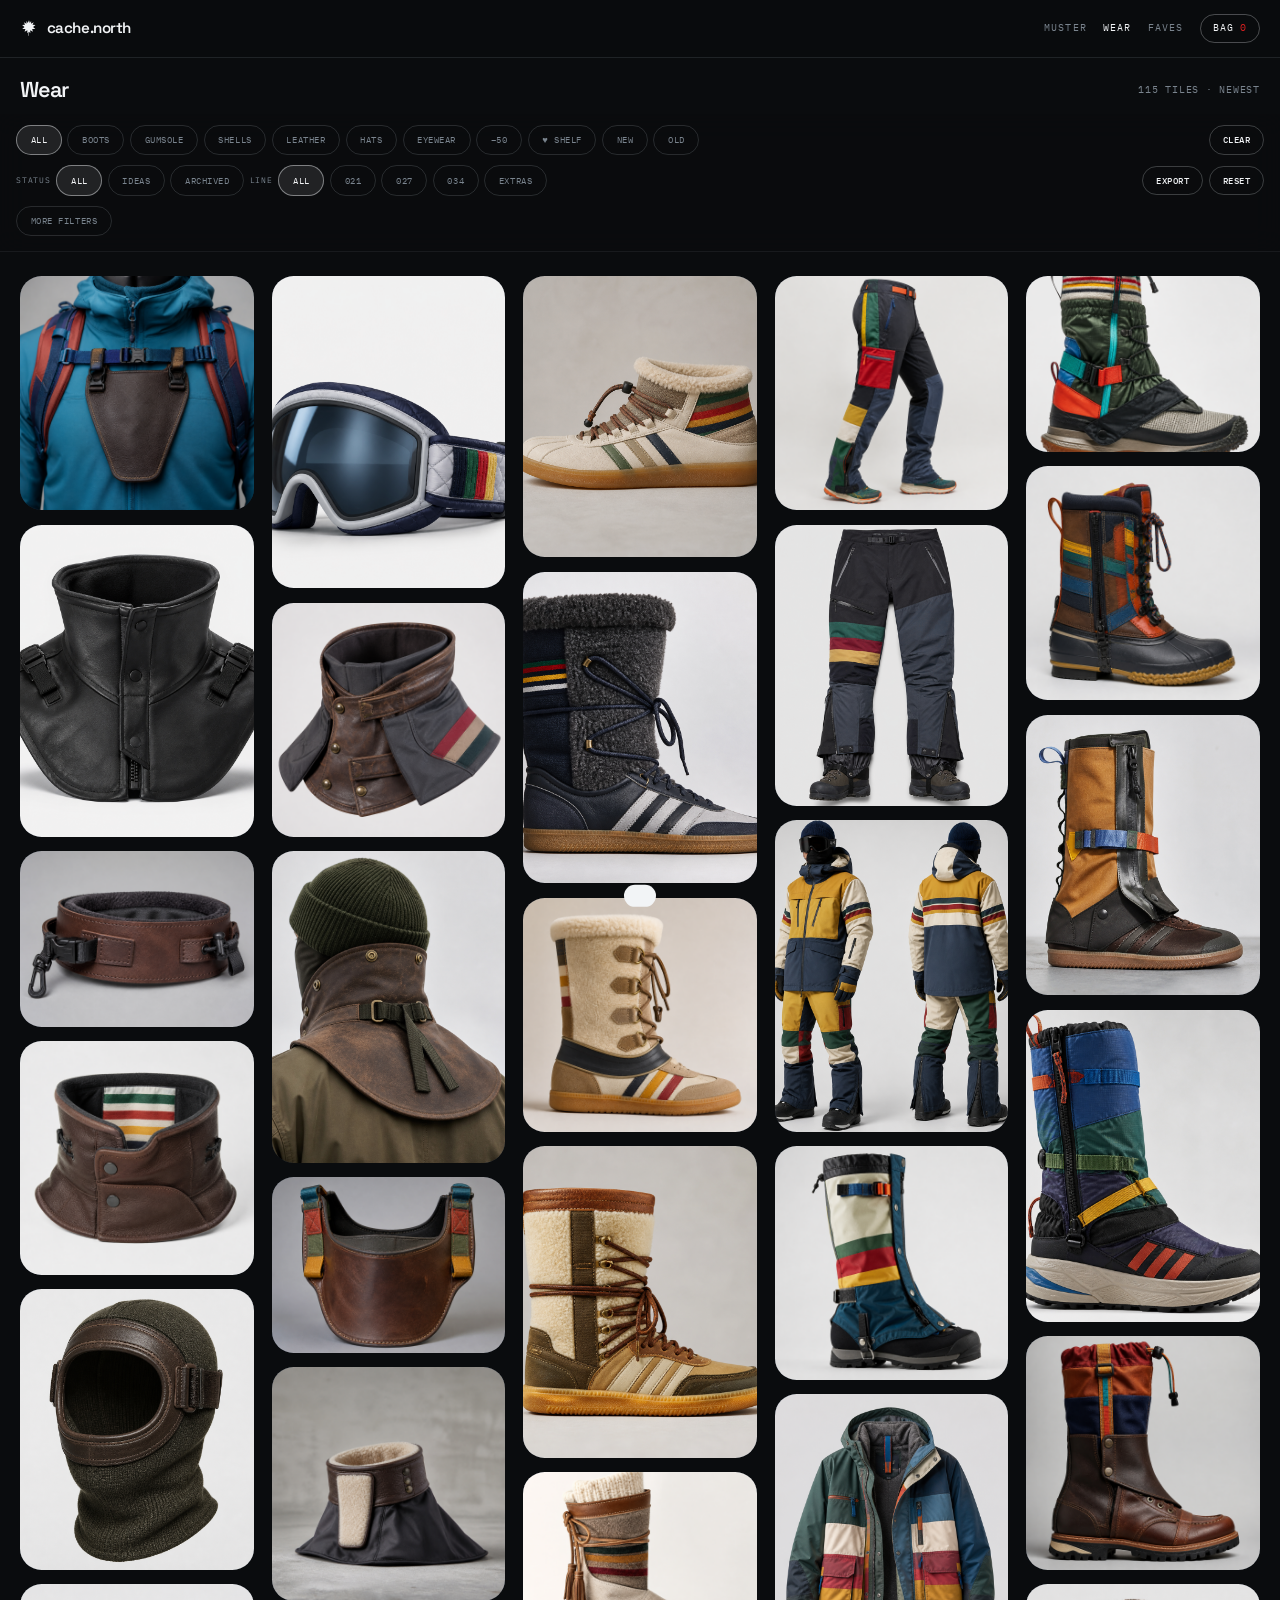
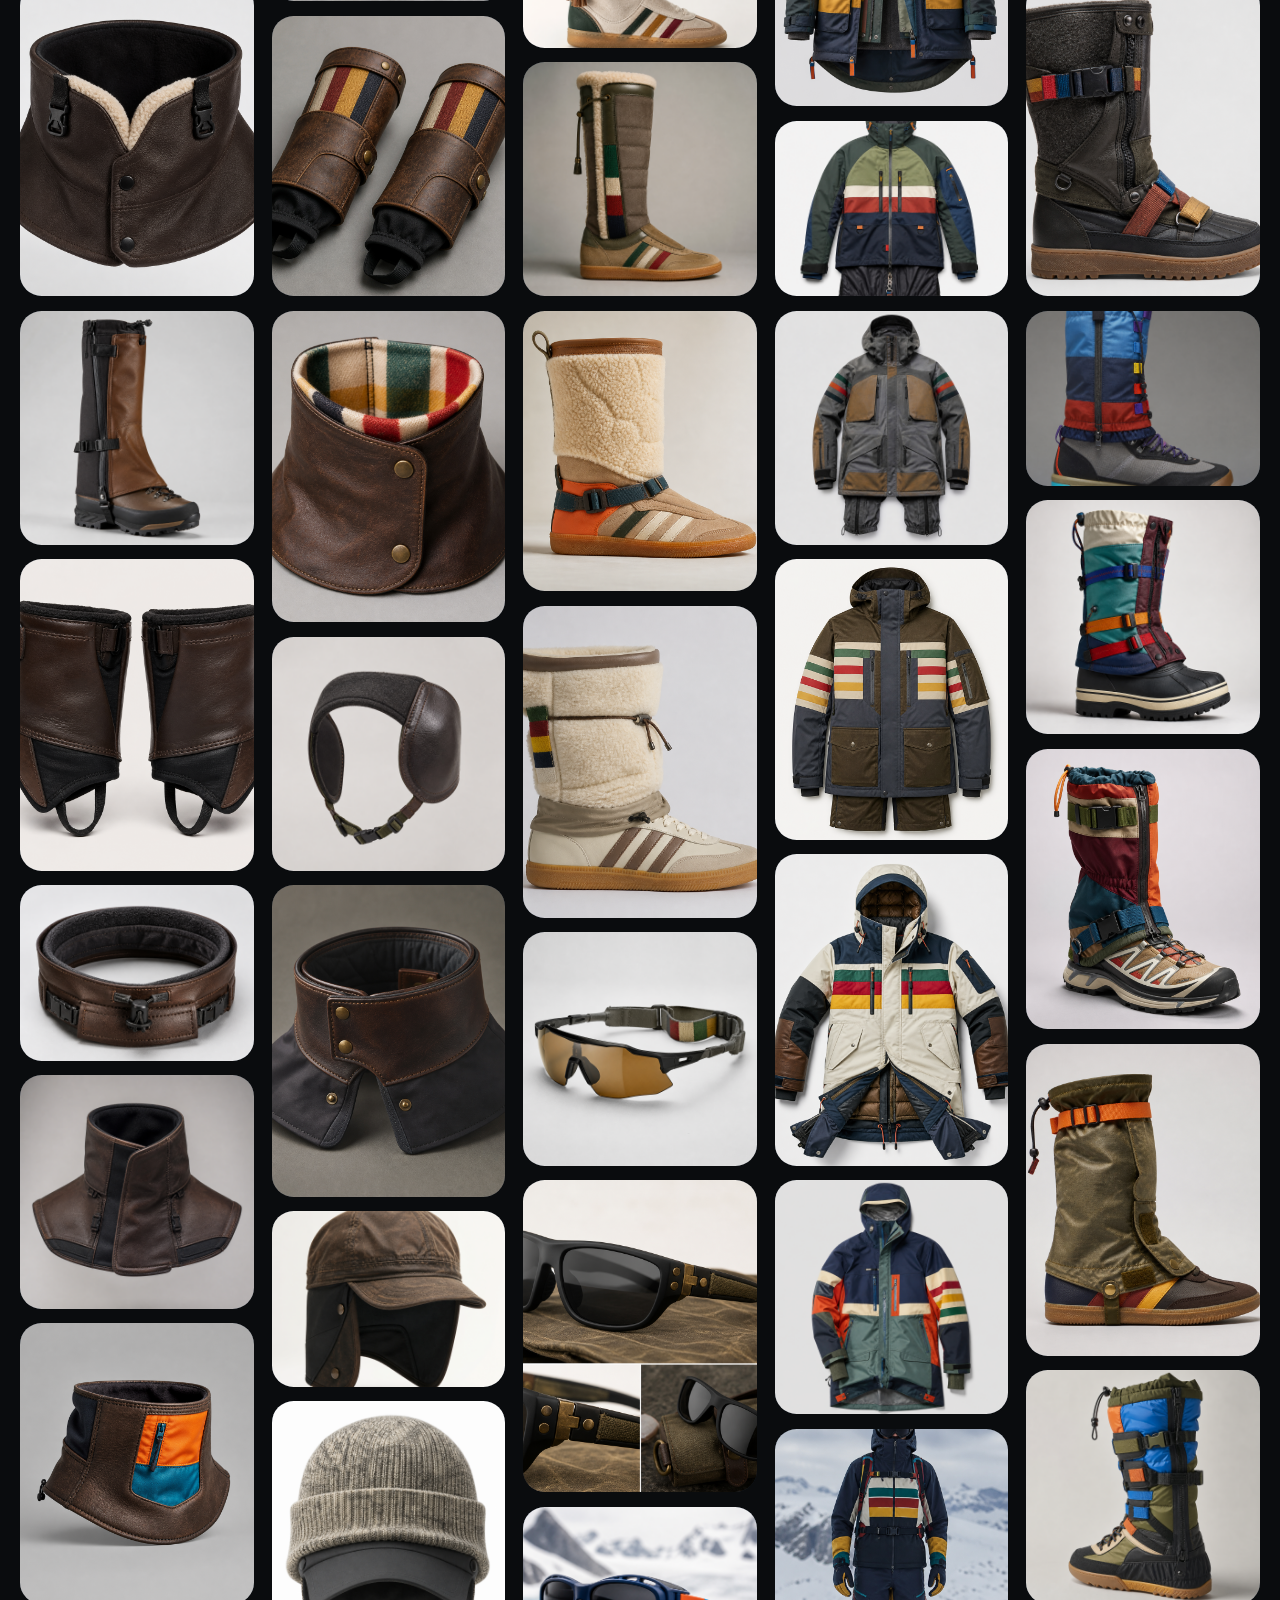
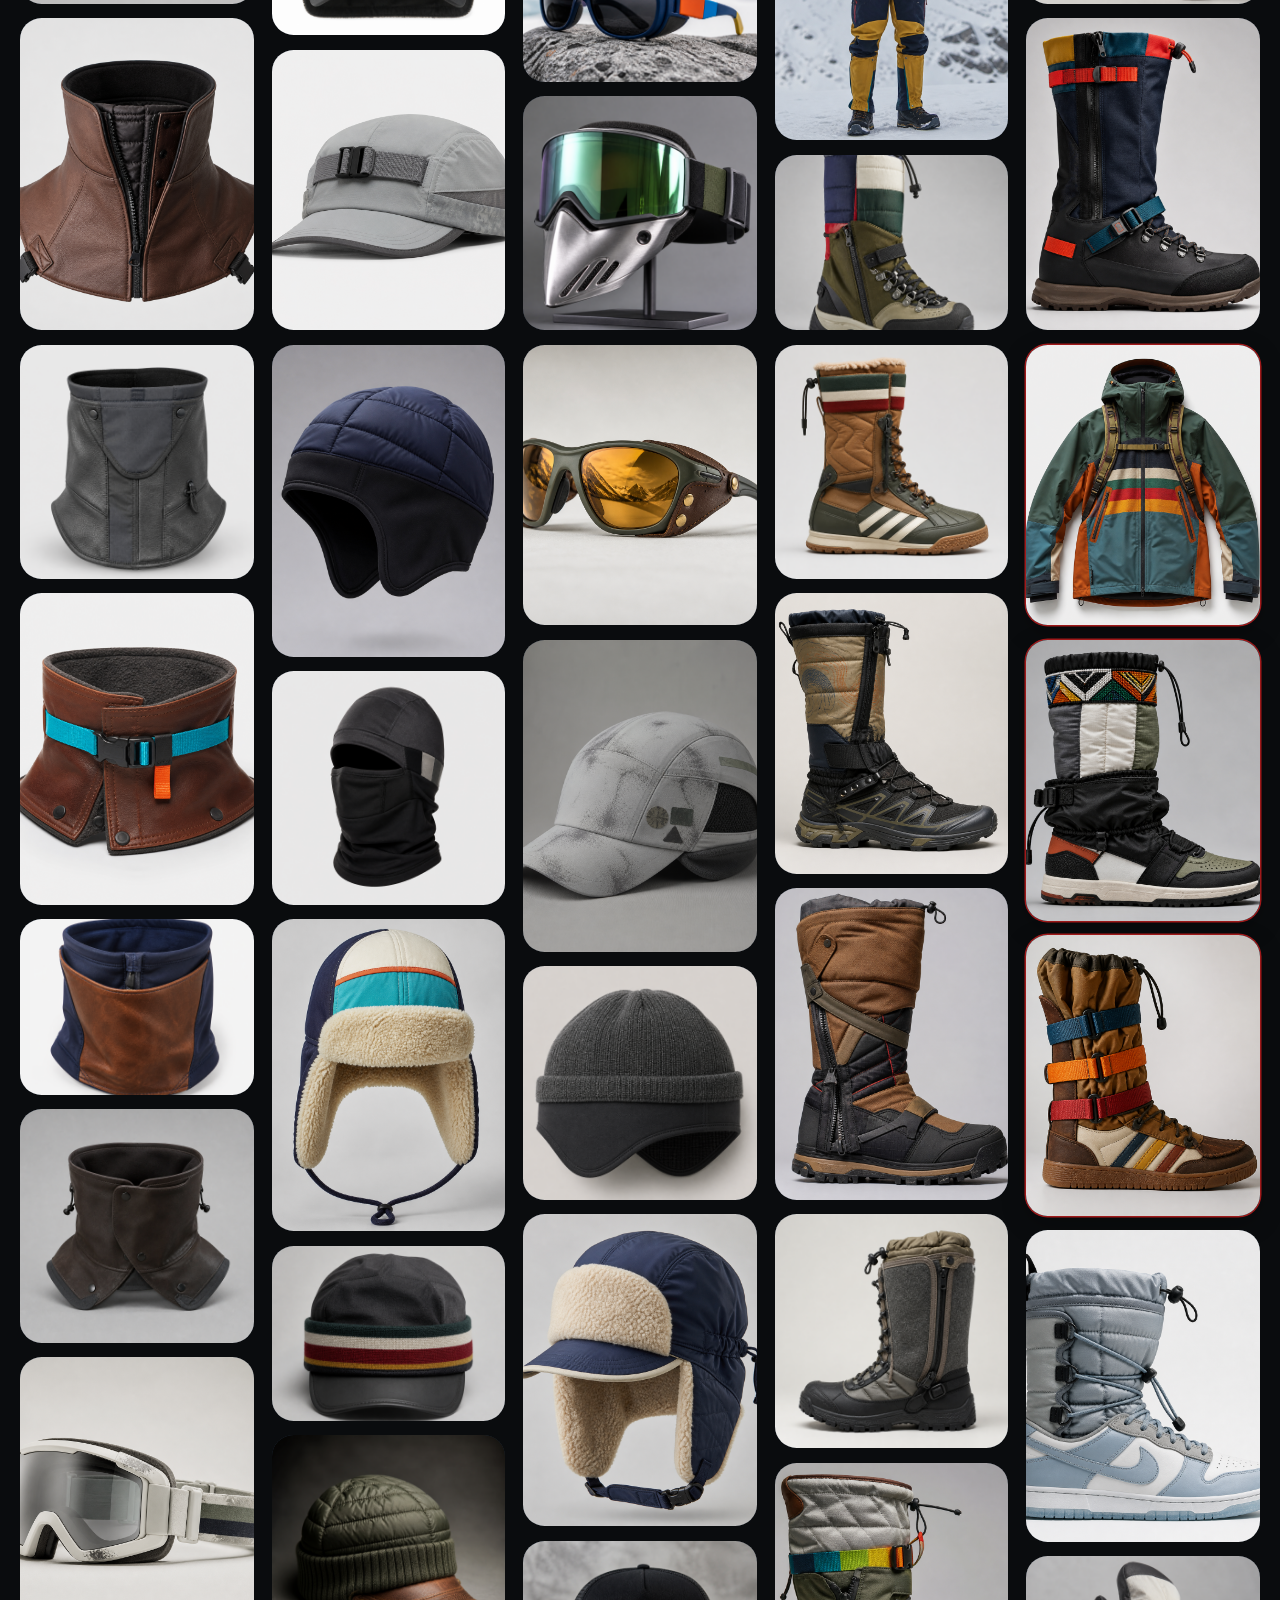
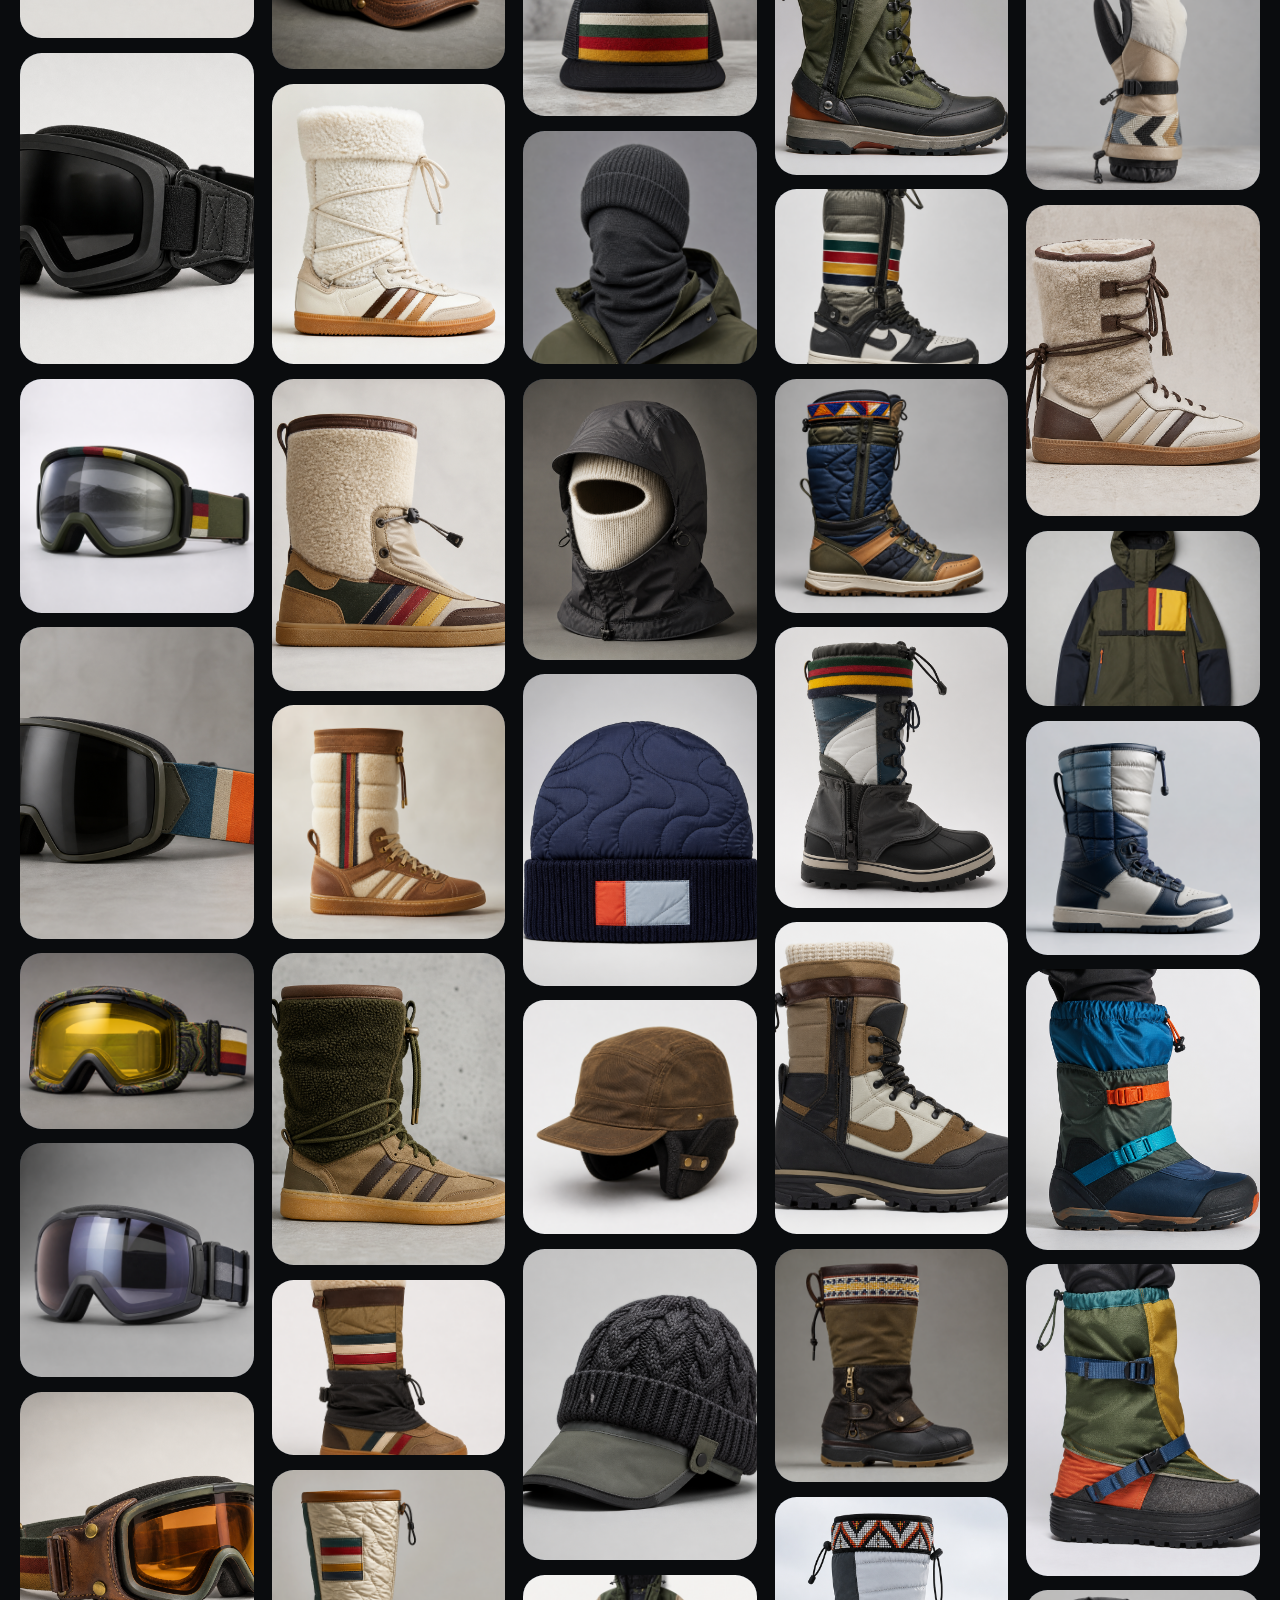
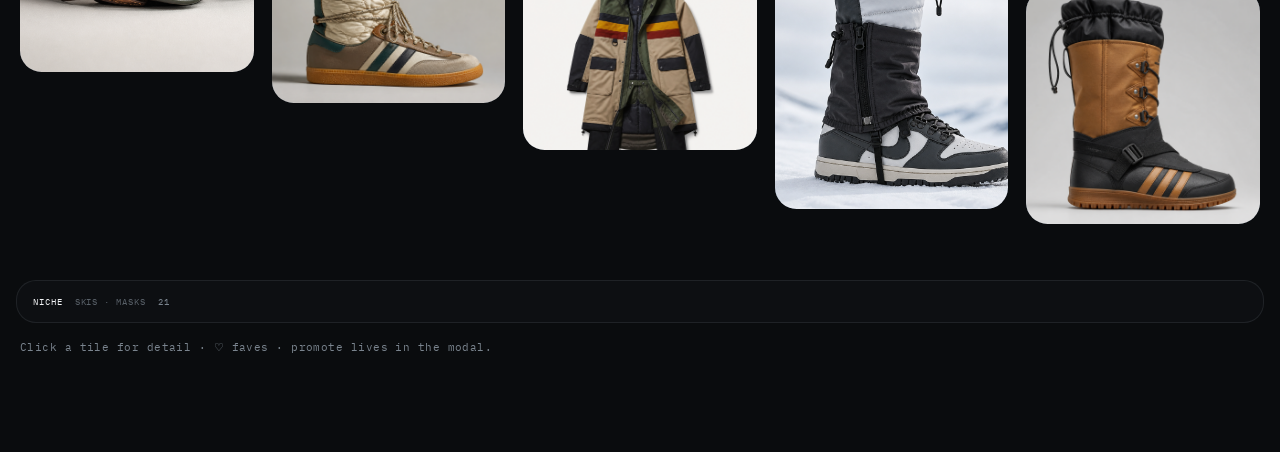
==== commit 7f525f94: "Make Wear shop a real rounded mosaic. CSS column masonry, pill filters, varied tile heights, bigger " ====
--- a/shop/index.html
+++ b/shop/index.html
@@ -77,8 +77,9 @@
       display: inline-flex;
       align-items: center;
       gap: 0.35rem;
-      padding: 0.4rem 0.65rem;
+      padding: 0.4rem 0.75rem;
       border: 1px solid rgba(242, 244, 246, 0.28);
+      border-radius: 999px;
       color: var(--snow);
     }
     .bag-pill .n {
@@ -87,27 +88,27 @@
     }
 
     .wrap {
-      width: 100%;
-      margin: 0;
-      padding: 0 0 4rem;
+      width: min(1400px, 100%);
+      margin: 0 auto;
+      padding: 0 0 5rem;
     }
 
     .hero {
       display: flex;
-      align-items: baseline;
+      align-items: center;
       justify-content: space-between;
       gap: 1rem;
-      padding: 0.85rem 1.25rem 0.65rem;
+      padding: 1rem 1.25rem 0.5rem;
     }
     .hero h1 {
-      font-size: 0.95rem;
+      font-size: 1.35rem;
       font-weight: 600;
-      letter-spacing: -0.03em;
+      letter-spacing: -0.04em;
     }
     .hero .meta {
       font-family: var(--mono);
-      font-size: 0.55rem;
-      letter-spacing: 0.1em;
+      font-size: 0.6rem;
+      letter-spacing: 0.08em;
       text-transform: uppercase;
       color: var(--steel-dim);
     }
@@ -115,28 +116,34 @@
     .toolbar {
       display: flex;
       flex-direction: column;
-      gap: 0.4rem;
-      margin: 0;
-      padding: 0 1rem 0.75rem;
-      border-bottom: 1px solid rgba(197, 204, 211, 0.1);
+      gap: 0.55rem;
+      margin: 0 0 1rem;
+      padding: 0.65rem 1rem 0.85rem;
       position: sticky;
       top: 52px;
       z-index: 30;
-      background: rgba(10, 12, 14, 0.92);
-      backdrop-filter: blur(10px);
+      background: rgba(10, 12, 14, 0.9);
+      backdrop-filter: blur(14px);
+      border-bottom: 1px solid rgba(197, 204, 211, 0.08);
     }
     .toolbar-row {
       display: flex;
-      flex-wrap: wrap;
-      gap: 0.35rem;
+      flex-wrap: nowrap;
+      gap: 0.45rem;
       align-items: center;
-    }
+      overflow-x: auto;
+      -webkit-overflow-scrolling: touch;
+      scrollbar-width: none;
+      padding-bottom: 0.1rem;
+    }
+    .toolbar-row::-webkit-scrollbar { display: none; }
     .filters {
       display: flex;
-      flex-wrap: wrap;
-      gap: 0.25rem;
+      flex-wrap: nowrap;
+      gap: 0.35rem;
       flex: 1;
       align-items: center;
+      min-width: 0;
     }
     .filter-label {
       font-family: var(--mono);
@@ -144,44 +151,40 @@
       letter-spacing: 0.1em;
       text-transform: uppercase;
       color: var(--steel-dim);
-      margin-right: 0.1rem;
+      flex-shrink: 0;
     }
     .chip {
-      padding: 0.3rem 0.5rem;
-      border: 1px solid rgba(197, 204, 211, 0.18);
-      font-family: var(--mono);
-      font-size: 0.52rem;
-      letter-spacing: 0.08em;
+      flex-shrink: 0;
+      padding: 0.45rem 0.85rem;
+      border: 1px solid rgba(197, 204, 211, 0.16);
+      border-radius: 999px;
+      font-family: var(--mono);
+      font-size: 0.58rem;
+      letter-spacing: 0.06em;
       text-transform: uppercase;
       color: var(--steel-dim);
       transition: border-color 0.15s, color 0.15s, background 0.15s;
     }
     .chip:hover, .chip.on {
       color: var(--snow);
-      border-color: var(--snow);
-    }
-    .chip.on { background: rgba(242, 244, 246, 0.08); }
-    .actions { display: flex; flex-wrap: wrap; gap: 0.35rem; align-items: center; }
+      border-color: rgba(242, 244, 246, 0.45);
+    }
+    .chip.on { background: rgba(242, 244, 246, 0.1); }
+    .actions { display: flex; flex-wrap: nowrap; gap: 0.35rem; align-items: center; flex-shrink: 0; }
     .empty-actions { margin-top: 0.85rem; display: flex; justify-content: center; gap: 0.5rem; }
-    .filter-meta {
-      font-family: var(--mono);
-      font-size: 0.52rem;
-      letter-spacing: 0.08em;
-      text-transform: uppercase;
-      color: var(--steel-dim);
-    }
     .btn {
       display: inline-flex;
       align-items: center;
-      padding: 0.45rem 0.65rem;
+      padding: 0.45rem 0.8rem;
       background: var(--snow);
       color: var(--void);
       font-family: var(--mono);
       font-size: 0.55rem;
       font-weight: 500;
-      letter-spacing: 0.08em;
+      letter-spacing: 0.06em;
       text-transform: uppercase;
       border: 1px solid var(--snow);
+      border-radius: 999px;
       transition: opacity 0.2s;
     }
     .btn:hover { opacity: 0.9; }
@@ -197,7 +200,7 @@
       border-color: rgba(224, 32, 32, 0.55);
     }
     .btn-led:hover { border-color: var(--led); background: rgba(224, 32, 32, 0.08); }
-    .btn-sm { padding: 0.35rem 0.5rem; font-size: 0.52rem; }
+    .btn-sm { padding: 0.4rem 0.65rem; font-size: 0.55rem; }
 
     .shelf-label {
       font-family: var(--mono);
@@ -205,68 +208,88 @@
       letter-spacing: 0.12em;
       text-transform: uppercase;
       color: var(--steel-dim);
-      margin: 0.75rem 1rem 0.4rem;
+      margin: 1rem 1.25rem 0.5rem;
     }
     .shelf-label .count {
       color: var(--led);
       margin-left: 0.35rem;
     }
 
-    /* Image mosaic — almost no chrome */
-    .grid {
-      display: grid;
-      grid-template-columns: repeat(auto-fill, minmax(140px, 1fr));
-      gap: 2px;
-      padding: 0 2px;
-    }
-    @media (min-width: 720px) {
-      .grid { grid-template-columns: repeat(auto-fill, minmax(160px, 1fr)); }
-    }
-    @media (min-width: 1100px) {
-      .grid { grid-template-columns: repeat(auto-fill, minmax(180px, 1fr)); }
-    }
-    .grid.featured { margin-bottom: 0.25rem; }
+    /* True mosaic — CSS columns, rounded tiles, varied heights */
+    .mosaic {
+      column-count: 2;
+      column-gap: 0.75rem;
+      padding: 0.35rem 1rem 1.5rem;
+    }
+    @media (min-width: 640px) {
+      .mosaic { column-count: 3; column-gap: 0.9rem; padding: 0.5rem 1.25rem 2rem; }
+    }
+    @media (min-width: 960px) {
+      .mosaic { column-count: 4; column-gap: 1rem; }
+    }
+    @media (min-width: 1280px) {
+      .mosaic { column-count: 5; column-gap: 1.1rem; }
+    }
 
     .card {
       position: relative;
+      display: block;
+      width: 100%;
+      break-inside: avoid;
+      margin: 0 0 0.75rem;
       background: var(--navy);
       border: 0;
-      aspect-ratio: 1;
+      border-radius: 1.15rem;
       overflow: hidden;
       cursor: pointer;
-    }
-    .card:hover { outline: 1px solid rgba(242, 244, 246, 0.45); outline-offset: -1px; z-index: 1; }
-    .card.promoted { outline: 1px solid rgba(224, 32, 32, 0.65); outline-offset: -1px; }
+      isolation: isolate;
+      box-shadow: 0 1px 0 rgba(255,255,255,0.04) inset;
+      transition: transform 0.25s ease, box-shadow 0.25s ease;
+    }
+    @media (min-width: 640px) {
+      .card { margin-bottom: 0.9rem; border-radius: 1.35rem; }
+    }
+    .card:hover {
+      transform: translateY(-2px);
+      box-shadow: 0 12px 28px rgba(0,0,0,0.35);
+      z-index: 1;
+    }
+    .card.promoted {
+      box-shadow: 0 0 0 1.5px rgba(224, 32, 32, 0.7), 0 8px 24px rgba(0,0,0,0.25);
+    }
     .card.faved::after {
       content: "";
       position: absolute;
-      top: 0.4rem;
-      left: 0.4rem;
-      width: 0.35rem;
-      height: 0.35rem;
+      top: 0.65rem;
+      left: 0.65rem;
+      width: 0.45rem;
+      height: 0.45rem;
       border-radius: 50%;
       background: var(--led);
-      box-shadow: 0 0 8px rgba(224, 32, 32, 0.7);
+      box-shadow: 0 0 10px rgba(224, 32, 32, 0.75);
       z-index: 2;
       pointer-events: none;
     }
     .card-media {
       width: 100%;
-      height: 100%;
-      background: var(--navy);
-    }
+      background: linear-gradient(145deg, #1a2430, #0e141c);
+    }
+    .card.tile-sq .card-media { aspect-ratio: 1; }
+    .card.tile-tall .card-media { aspect-ratio: 3 / 4; }
+    .card.tile-wide .card-media { aspect-ratio: 4 / 3; }
+    .card.tile-hero .card-media { aspect-ratio: 5 / 6; }
     .card-media img {
       width: 100%;
       height: 100%;
       object-fit: cover;
-      transition: transform 0.35s ease;
-    }
-    .card:hover .card-media img { transform: scale(1.04); }
+      transition: transform 0.45s ease;
+    }
+    .card:hover .card-media img { transform: scale(1.05); }
     .card-veil {
       position: absolute;
       inset: auto 0 0 0;
-      padding: 1.75rem 0.55rem 0.5rem;
-      background: linear-gradient(to top, rgba(10,12,14,0.92), transparent);
+      padding: 2.25rem 0.85rem 0.75rem;
+      background: linear-gradient(to top, rgba(10,12,14,0.88) 15%, transparent);
       opacity: 0;
       transition: opacity 0.2s;
       pointer-events: none;
@@ -274,44 +297,48 @@
     .card:hover .card-veil,
     .card:focus-within .card-veil { opacity: 1; }
     .card-veil .name {
-      font-size: 0.72rem;
+      font-size: 0.8rem;
       font-weight: 600;
-      letter-spacing: -0.02em;
+      letter-spacing: -0.025em;
       line-height: 1.2;
     }
     .card-veil .price {
       font-family: var(--mono);
-      font-size: 0.55rem;
-      letter-spacing: 0.06em;
+      font-size: 0.58rem;
+      letter-spacing: 0.05em;
       color: var(--steel);
-      margin-top: 0.15rem;
+      margin-top: 0.2rem;
     }
     .card-fave {
       position: absolute;
-      top: 0.35rem;
-      right: 0.35rem;
+      top: 0.55rem;
+      right: 0.55rem;
       z-index: 3;
-      width: 1.7rem;
-      height: 1.7rem;
+      width: 2.15rem;
+      height: 2.15rem;
       display: grid;
       place-items: center;
       border-radius: 50%;
       background: rgba(10, 12, 14, 0.55);
-      border: 1px solid rgba(242, 244, 246, 0.2);
+      border: 1px solid rgba(242, 244, 246, 0.22);
       color: var(--snow);
-      font-size: 0.75rem;
+      font-size: 0.85rem;
       line-height: 1;
-      opacity: 0;
-      transition: opacity 0.15s, border-color 0.15s, color 0.15s;
-    }
-    .card:hover .card-fave,
-    .card-fave.on { opacity: 1; }
+      opacity: 0.85;
+      transition: opacity 0.15s, border-color 0.15s, color 0.15s, transform 0.15s;
+    }
+    @media (hover: hover) {
+      .card-fave { opacity: 0; }
+      .card:hover .card-fave,
+      .card-fave.on { opacity: 1; }
+    }
+    .card-fave:hover { transform: scale(1.08); }
     .card-fave.on {
       color: var(--led);
       border-color: rgba(224, 32, 32, 0.55);
-    }
-
-    /* keep modal action button styles that referenced old card classes */
+      opacity: 1;
+    }
+
     .btn-fave.on {
       color: var(--led);
       border-color: rgba(224, 32, 32, 0.55);
@@ -331,6 +358,7 @@
       text-transform: uppercase;
       padding: 0.2rem 0.4rem;
       border: 1px solid rgba(197, 204, 211, 0.25);
+      border-radius: 999px;
       color: var(--steel-dim);
       white-space: nowrap;
     }
@@ -361,192 +389,54 @@
     }
 
     .empty {
-      padding: 2rem 1rem;
-      grid-column: 1 / -1;
-      border: 1px dashed rgba(197, 204, 211, 0.2);
+      padding: 3rem 1rem;
+      border: 1px dashed rgba(197, 204, 211, 0.18);
+      border-radius: 1.25rem;
       color: var(--steel-dim);
       font-family: var(--mono);
       font-size: 0.7rem;
       letter-spacing: 0.08em;
       text-transform: uppercase;
       text-align: center;
-    }
-
-    /* Modal */
-    .modal-backdrop {
-      position: fixed;
-      inset: 0;
-      z-index: 60;
-      background: rgba(10, 12, 14, 0.78);
-      backdrop-filter: blur(6px);
-      display: none;
-      align-items: center;
-      justify-content: center;
-      padding: 1.25rem;
-    }
-    .modal-backdrop.open { display: flex; }
-    .modal {
-      width: min(920px, 100%);
-      max-height: calc(100svh - 2.5rem);
-      overflow: auto;
-      background: var(--panel);
-      border: 1px solid rgba(197, 204, 211, 0.2);
-      display: grid;
-      grid-template-columns: 1fr 1fr;
-    }
-    @media (max-width: 760px) {
-      .modal { grid-template-columns: 1fr; }
-    }
-    .modal-media {
-      background: var(--navy);
-      min-height: 280px;
-    }
-    .modal-media img {
-      width: 100%;
-      height: 100%;
-      object-fit: cover;
-    }
-    .modal-body {
-      padding: 1.35rem 1.35rem 1.5rem;
-      display: flex;
-      flex-direction: column;
-      gap: 0.7rem;
-    }
-    .modal-close {
-      align-self: flex-end;
-      font-family: var(--mono);
-      font-size: 0.6rem;
-      letter-spacing: 0.12em;
-      text-transform: uppercase;
-      color: var(--steel-dim);
-      padding: 0.3rem 0.45rem;
-      border: 1px solid rgba(197, 204, 211, 0.2);
-    }
-    .modal-close:hover { color: var(--snow); border-color: var(--snow); }
-    .modal h2 {
-      font-size: clamp(1.5rem, 3vw, 2rem);
-      font-weight: 600;
-      letter-spacing: -0.035em;
-      line-height: 1.1;
-    }
-    .sizes {
-      display: flex;
-      flex-wrap: wrap;
-      gap: 0.35rem;
-    }
-    .size {
-      min-width: 2.6rem;
-      padding: 0.45rem 0.55rem;
-      text-align: center;
-      border: 1px solid rgba(197, 204, 211, 0.22);
-      font-family: var(--mono);
-      font-size: 0.62rem;
-      letter-spacing: 0.06em;
-      color: var(--steel);
-    }
-    .size.on, .size:hover {
-      border-color: var(--snow);
-      color: var(--snow);
-    }
-    .check {
-      display: flex;
-      align-items: flex-start;
-      gap: 0.55rem;
-      font-size: 0.85rem;
-      color: var(--steel);
-      cursor: pointer;
-    }
-    .check input { margin-top: 0.2rem; accent-color: var(--led); }
-
-    .toast {
-      position: fixed;
-      bottom: 1.25rem;
-      left: 50%;
-      transform: translateX(-50%) translateY(120%);
-      z-index: 80;
-      padding: 0.85rem 1.1rem;
-      background: var(--snow);
-      color: var(--void);
-      font-family: var(--mono);
-      font-size: 0.68rem;
-      letter-spacing: 0.08em;
-      text-transform: uppercase;
-      transition: transform 0.25s ease;
-      pointer-events: none;
-      max-width: calc(100% - 2rem);
-      text-align: center;
-    }
-    .toast.show { transform: translateX(-50%) translateY(0); }
-
-    .note {
-      margin-top: 2.5rem;
-      padding-top: 1rem;
-      border-top: 1px solid rgba(197, 204, 211, 0.12);
-      font-family: var(--mono);
-      font-size: 0.65rem;
-      letter-spacing: 0.06em;
-      color: var(--steel-dim);
-      line-height: 1.6;
-    }
-
-    /* Niche · quieter shelf below core kit */
+      margin: 1rem;
+    }
+
     .niche-block {
-      margin-top: 3.25rem;
-      padding-top: 1.35rem;
-      border-top: 1px dashed rgba(197, 204, 211, 0.14);
-      opacity: 0.72;
-    }
-    .niche-block[open] { opacity: 0.88; }
+      margin: 1.5rem 1rem 0;
+      border: 1px solid rgba(197, 204, 211, 0.1);
+      border-radius: 1.25rem;
+      overflow: hidden;
+      background: rgba(18, 22, 27, 0.4);
+    }
     .niche-summary {
       list-style: none;
       cursor: pointer;
       display: flex;
-      flex-wrap: wrap;
-      align-items: baseline;
-      gap: 0.55rem 1rem;
+      align-items: center;
+      gap: 0.75rem;
+      padding: 0.85rem 1rem;
       font-family: var(--mono);
       font-size: 0.58rem;
-      letter-spacing: 0.12em;
+      letter-spacing: 0.1em;
       text-transform: uppercase;
       color: var(--steel-dim);
-      padding: 0.35rem 0;
-      user-select: none;
     }
     .niche-summary::-webkit-details-marker { display: none; }
-    .niche-summary::before {
-      content: "+";
-      display: inline-block;
-      width: 0.9rem;
-      color: var(--steel-dim);
-      font-weight: 500;
-    }
-    .niche-block[open] .niche-summary::before { content: "–"; }
-    .niche-summary:hover { color: var(--snow); }
-    .niche-summary .niche-title { color: var(--steel-dim); font-weight: 500; }
-    .niche-summary .niche-hint { opacity: 0.75; letter-spacing: 0.08em; }
-    .niche-summary .count { color: var(--steel-dim); margin-left: 0; }
-    .niche-inner {
-      margin-top: 1rem;
-      display: flex;
-      flex-direction: column;
-      gap: 0.85rem;
-    }
+    .niche-title { color: var(--snow); }
+    .niche-hint { opacity: 0.7; }
+    .niche-inner { padding: 0 0.75rem 1rem; }
     .niche-filters {
       display: flex;
       flex-wrap: wrap;
       gap: 0.35rem;
-      align-items: center;
-    }
-    .niche-filters .chip {
-      padding: 0.35rem 0.55rem;
-      font-size: 0.55rem;
-      border-color: rgba(197, 204, 211, 0.16);
-      color: var(--steel-dim);
-    }
-    .niche-grid {
-      display: grid;
-      grid-template-columns: repeat(auto-fill, minmax(120px, 1fr));
-      gap: 2px;
+      margin-bottom: 0.75rem;
+    }
+    .niche-grid.mosaic {
+      padding: 0;
+      column-count: 2;
+    }
+    @media (min-width: 720px) {
+      .niche-grid.mosaic { column-count: 3; }
     }
     .badge-niche {
       font-family: var(--mono);
@@ -555,8 +445,116 @@
       text-transform: uppercase;
       padding: 0.15rem 0.35rem;
       border: 1px solid rgba(197, 204, 211, 0.2);
+      border-radius: 999px;
       color: var(--steel-dim);
       white-space: nowrap;
+    }
+
+    /* Modal — image first */
+    .modal-backdrop {
+      position: fixed;
+      inset: 0;
+      z-index: 80;
+      background: rgba(5, 6, 8, 0.72);
+      backdrop-filter: blur(8px);
+      display: none;
+      align-items: center;
+      justify-content: center;
+      padding: 1rem;
+    }
+    .modal-backdrop.open { display: flex; }
+    .modal {
+      width: min(920px, 100%);
+      max-height: min(92svh, 900px);
+      display: grid;
+      grid-template-columns: 1fr;
+      background: var(--panel);
+      border-radius: 1.5rem;
+      overflow: hidden;
+      border: 1px solid rgba(197, 204, 211, 0.12);
+    }
+    @media (min-width: 800px) {
+      .modal { grid-template-columns: 1.15fr 0.85fr; }
+    }
+    .modal-media {
+      background: var(--navy);
+      min-height: 42vw;
+      max-height: 50svh;
+    }
+    @media (min-width: 800px) {
+      .modal-media { min-height: 100%; max-height: none; }
+    }
+    .modal-media img {
+      width: 100%;
+      height: 100%;
+      object-fit: cover;
+    }
+    .modal-body {
+      padding: 1.25rem 1.35rem 1.5rem;
+      overflow: auto;
+      display: flex;
+      flex-direction: column;
+      gap: 0.65rem;
+    }
+    .modal-close {
+      align-self: flex-end;
+      font-family: var(--mono);
+      font-size: 0.58rem;
+      letter-spacing: 0.1em;
+      text-transform: uppercase;
+      color: var(--steel-dim);
+      padding: 0.35rem 0.6rem;
+      border-radius: 999px;
+      border: 1px solid rgba(197, 204, 211, 0.2);
+    }
+    .modal-body h2 {
+      font-size: 1.45rem;
+      letter-spacing: -0.035em;
+      font-weight: 600;
+      line-height: 1.15;
+    }
+    .sizes { display: flex; flex-wrap: wrap; gap: 0.35rem; }
+    .size {
+      padding: 0.4rem 0.7rem;
+      border-radius: 999px;
+      border: 1px solid rgba(197, 204, 211, 0.22);
+      font-family: var(--mono);
+      font-size: 0.58rem;
+      letter-spacing: 0.06em;
+      text-transform: uppercase;
+      color: var(--steel-dim);
+    }
+    .size.on {
+      color: var(--snow);
+      border-color: var(--snow);
+      background: rgba(242, 244, 246, 0.08);
+    }
+
+    .toast {
+      position: fixed;
+      left: 50%;
+      bottom: 1.25rem;
+      transform: translateX(-50%) translateY(120%);
+      z-index: 90;
+      padding: 0.7rem 1rem;
+      border-radius: 999px;
+      background: var(--snow);
+      color: var(--void);
+      font-family: var(--mono);
+      font-size: 0.65rem;
+      letter-spacing: 0.06em;
+      text-transform: uppercase;
+      transition: transform 0.25s ease;
+      pointer-events: none;
+    }
+    .toast.show { transform: translateX(-50%) translateY(0); }
+
+    .note {
+      padding: 0.5rem 1.25rem;
+      font-family: var(--mono);
+      font-size: 0.58rem;
+      letter-spacing: 0.04em;
+      color: var(--steel-dim);
     }
   </style>
 </head>
@@ -568,8 +566,8 @@
     </a>
     <nav class="bar-nav">
       <a href="../">Muster</a>
-      <a class="active" href="./">Wear · Kit</a>
-      <a href="./faves.html">Extras · Faves</a>
+      <a class="active" href="./">Wear</a>
+      <a href="./faves.html">Faves</a>
       <span class="bag-pill" id="bag-pill" title="Idea bag only">Bag <span class="n" id="bag-count">0</span></span>
     </nav>
   </header>
@@ -622,9 +620,9 @@
       </div>
     </div>
 
-    <div class="grid" id="all-grid"></div>
+    <div class="mosaic" id="all-grid"></div>
     <p class="shelf-label" id="promoted-shelf-label" hidden>Promoted <span class="count" id="promoted-count">0</span></p>
-    <div class="grid featured" id="featured-grid" hidden></div>
+    <div class="mosaic featured" id="featured-grid" hidden></div>
 
     <details class="niche-block" id="niche-block">
       <summary class="niche-summary">
@@ -638,7 +636,7 @@
           <button type="button" class="chip" data-niche-kit="mask">Masks</button>
           <button type="button" class="chip" data-niche-kit="skis">Skis</button>
         </div>
-        <div class="niche-grid" id="niche-grid"></div>
+        <div class="mosaic niche-grid" id="niche-grid"></div>
       </div>
     </details>
 
@@ -690,7 +688,7 @@
     let selectedSize = null;
     let activeId = null;
     let diskSyncOk = null;
-    const CATALOG_CACHE_BUST = "20260914-mosaic";
+    const CATALOG_CACHE_BUST = "20260914-mosaic2";
 
     function isLocalHost() {
       const h = location.hostname;
@@ -897,11 +895,18 @@
       toast._t = setTimeout(() => el.classList.remove("show"), 2600);
     }
 
-    function cardHTML(p) {
+    function tileClass(p, i) {
+      const shapes = ["tile-sq", "tile-tall", "tile-wide", "tile-sq", "tile-hero", "tile-tall"];
+      if (p._status === "promoted" || isFaved(p.id)) return "tile-hero";
+      return shapes[i % shapes.length];
+    }
+
+    function cardHTML(p, i = 0) {
       const status = resolveStatus(p);
       const faved = isFaved(p.id);
+      const shape = tileClass({ ...p, _status: status }, i);
       return `
-        <article class="card ${status}${faved ? " faved" : ""}" data-id="${p.id}" data-open="${p.id}" title="${escapeAttr(p.name)}">
+        <article class="card ${status} ${shape}${faved ? " faved" : ""}" data-id="${p.id}" data-open="${p.id}" title="${escapeAttr(p.name)}">
           <div class="card-media">
             <img src="${p.image}" alt="${escapeAttr(p.name)}" loading="lazy" />
           </div>
@@ -1068,7 +1073,7 @@
 
       // One mosaic — promoted tiles still get the red outline via .promoted class
       all.innerHTML = visible.length
-        ? visible.map(cardHTML).join("")
+        ? visible.map((p, i) => cardHTML(p, i)).join("")
         : emptyStateHTML();
       if (feat) {
         feat.hidden = true;
@@ -1079,7 +1084,7 @@
 
       if (nicheGrid) {
         nicheGrid.innerHTML = nicheVisible.length
-          ? nicheVisible.map(cardHTML).join("")
+          ? nicheVisible.map((p, i) => cardHTML(p, i)).join("")
           : `<div class="empty">No niche matches</div>`;
         bindCards(nicheGrid);
       }
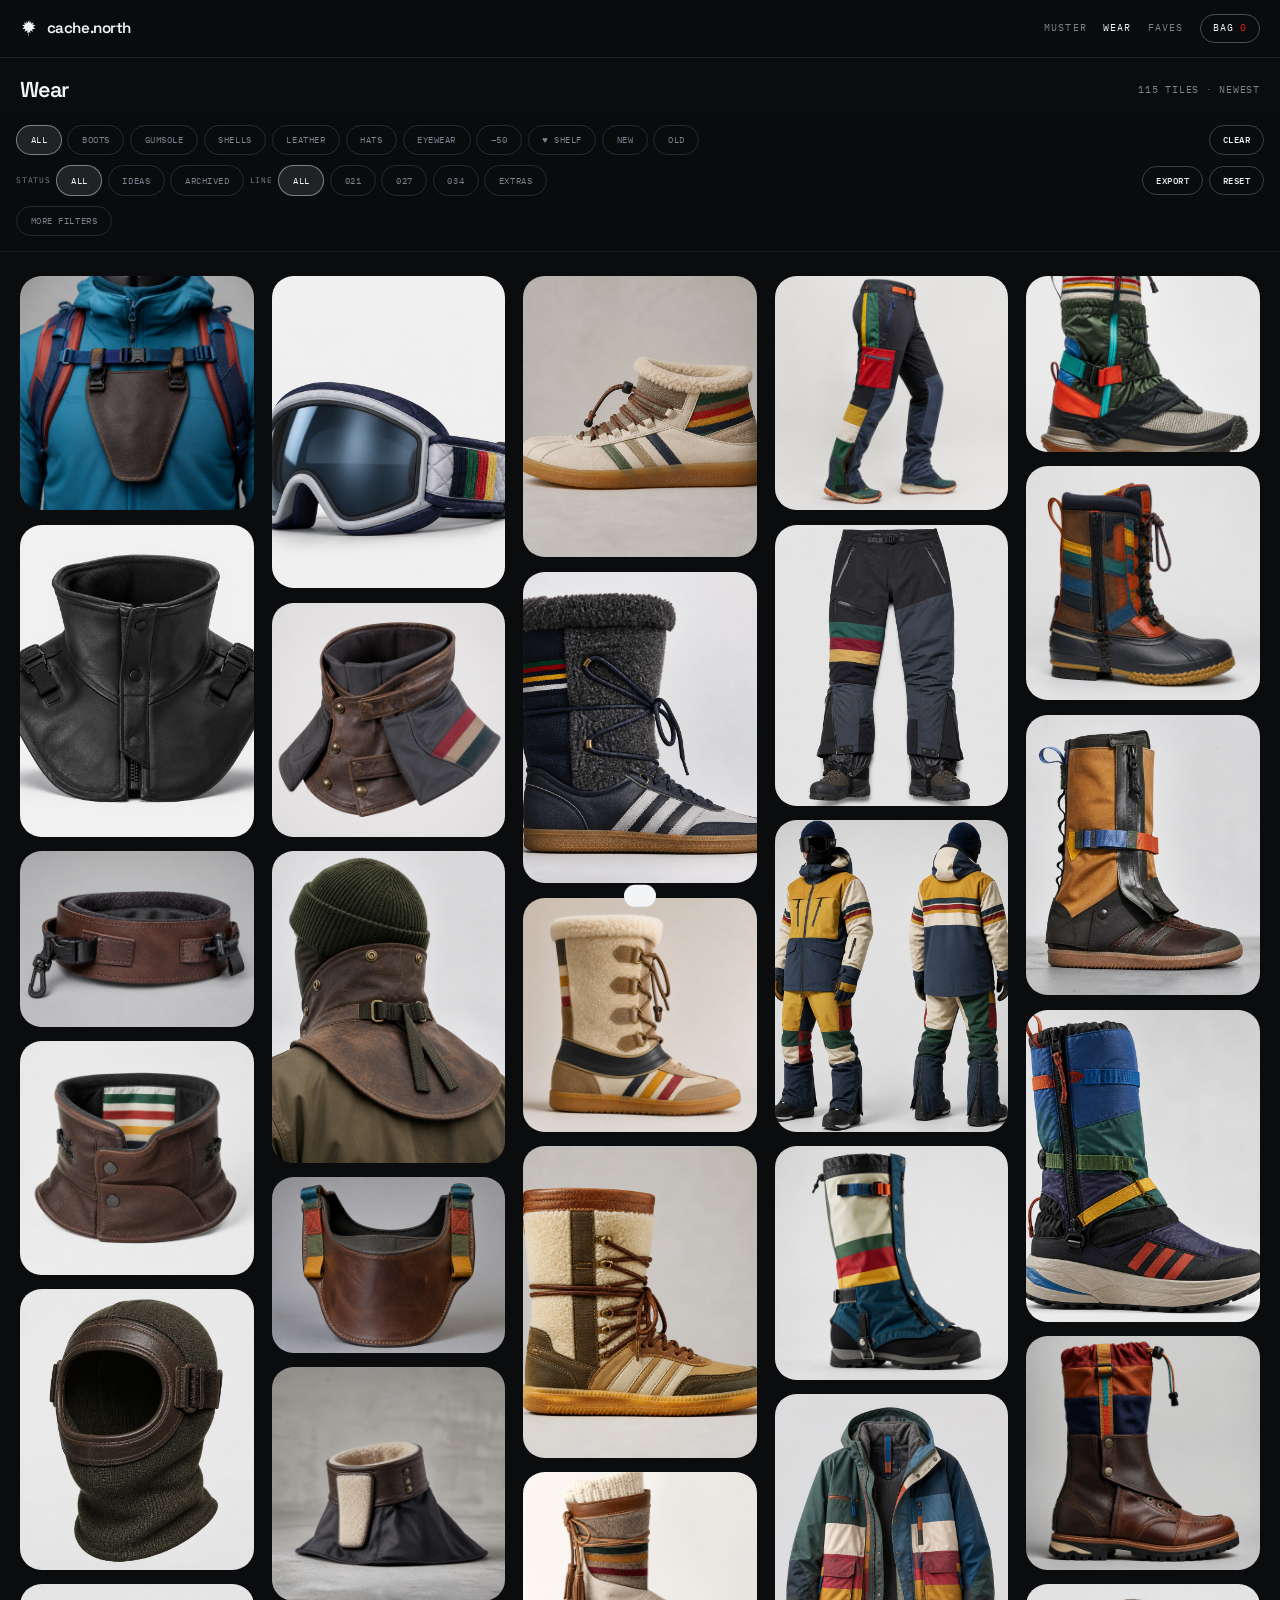
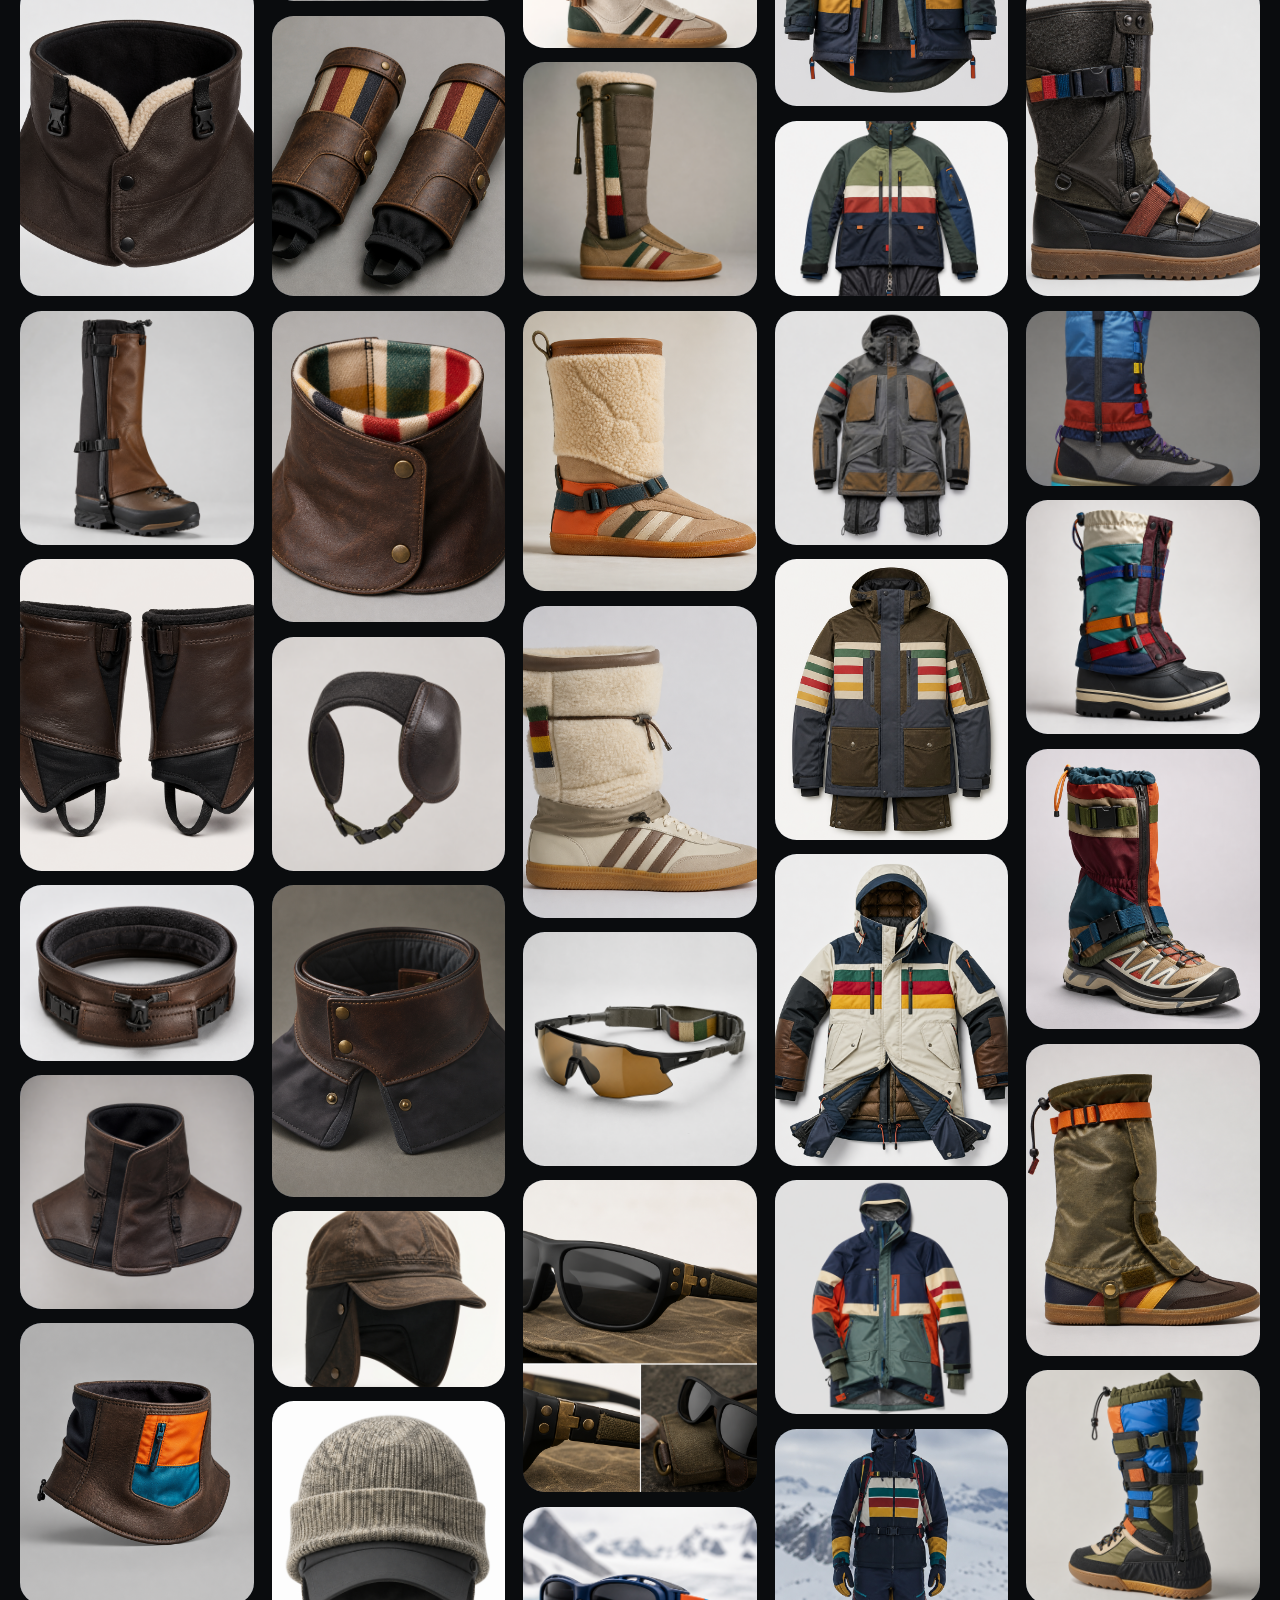
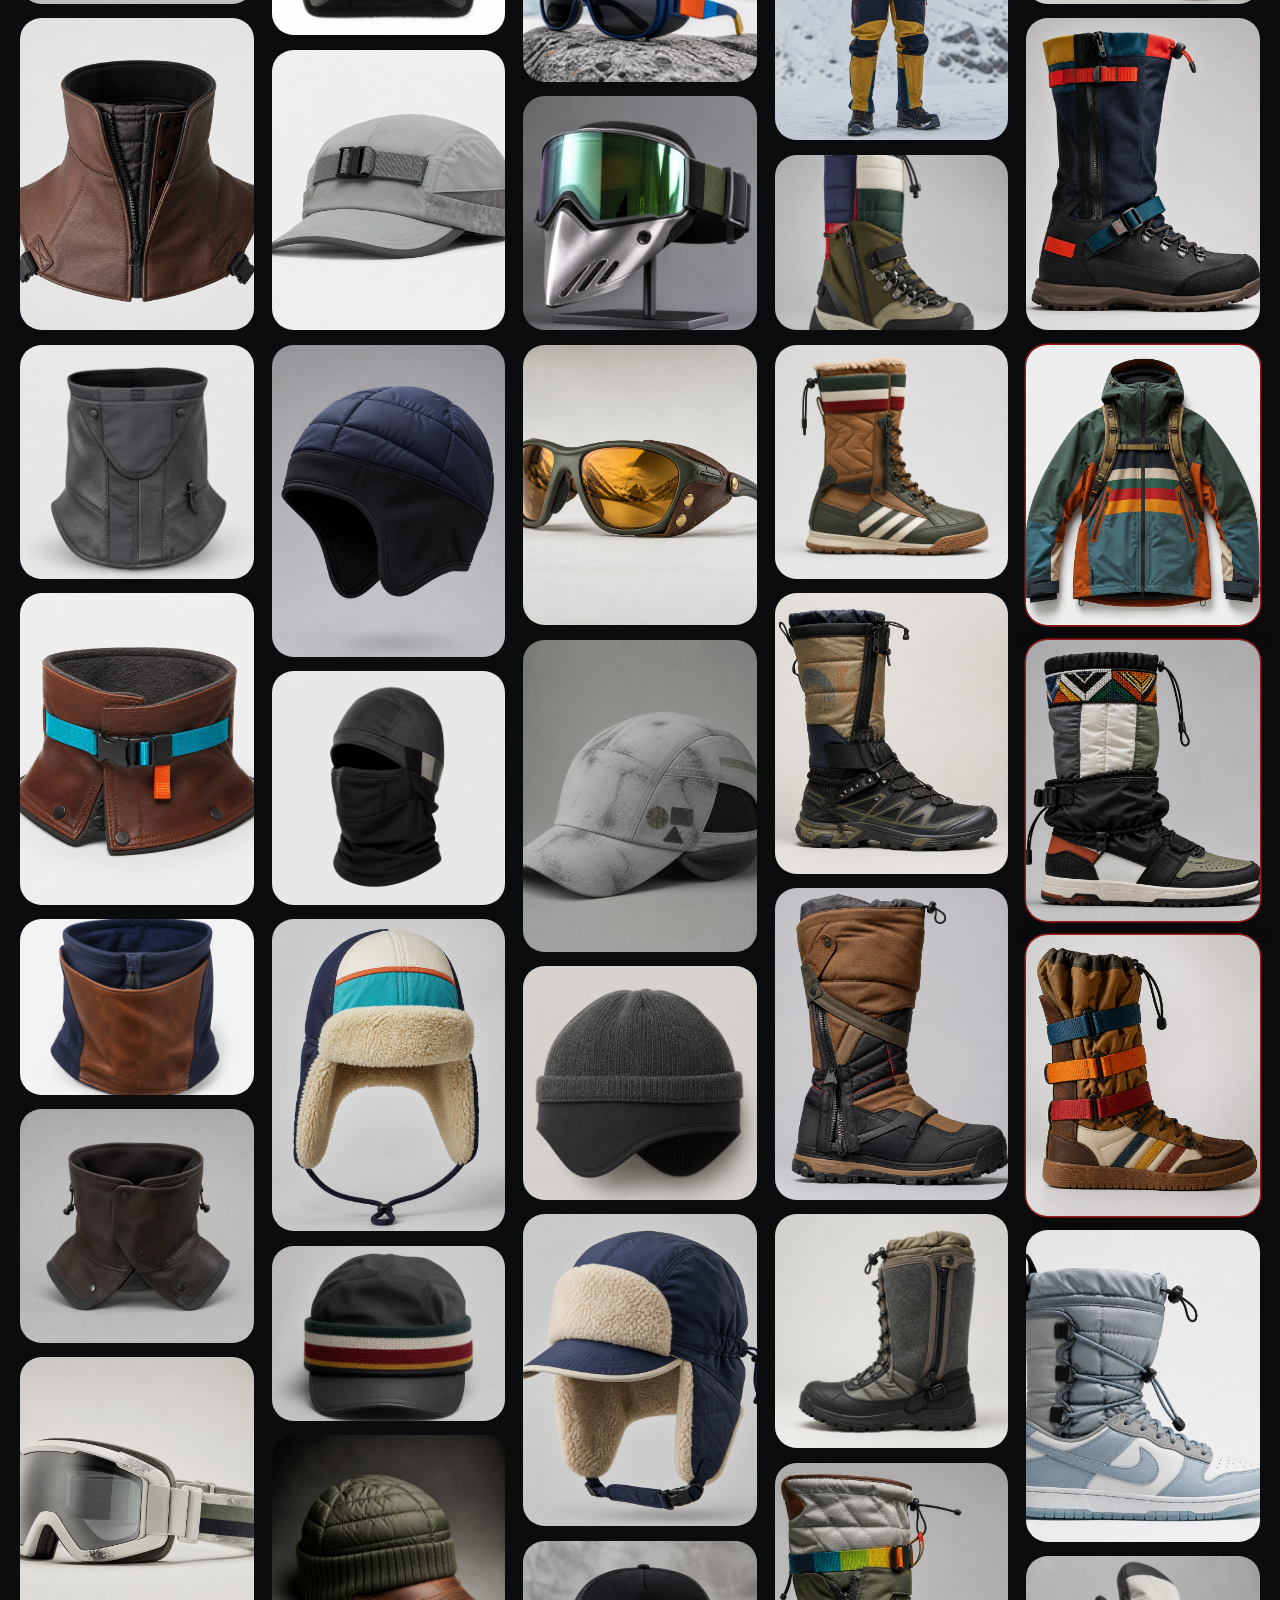
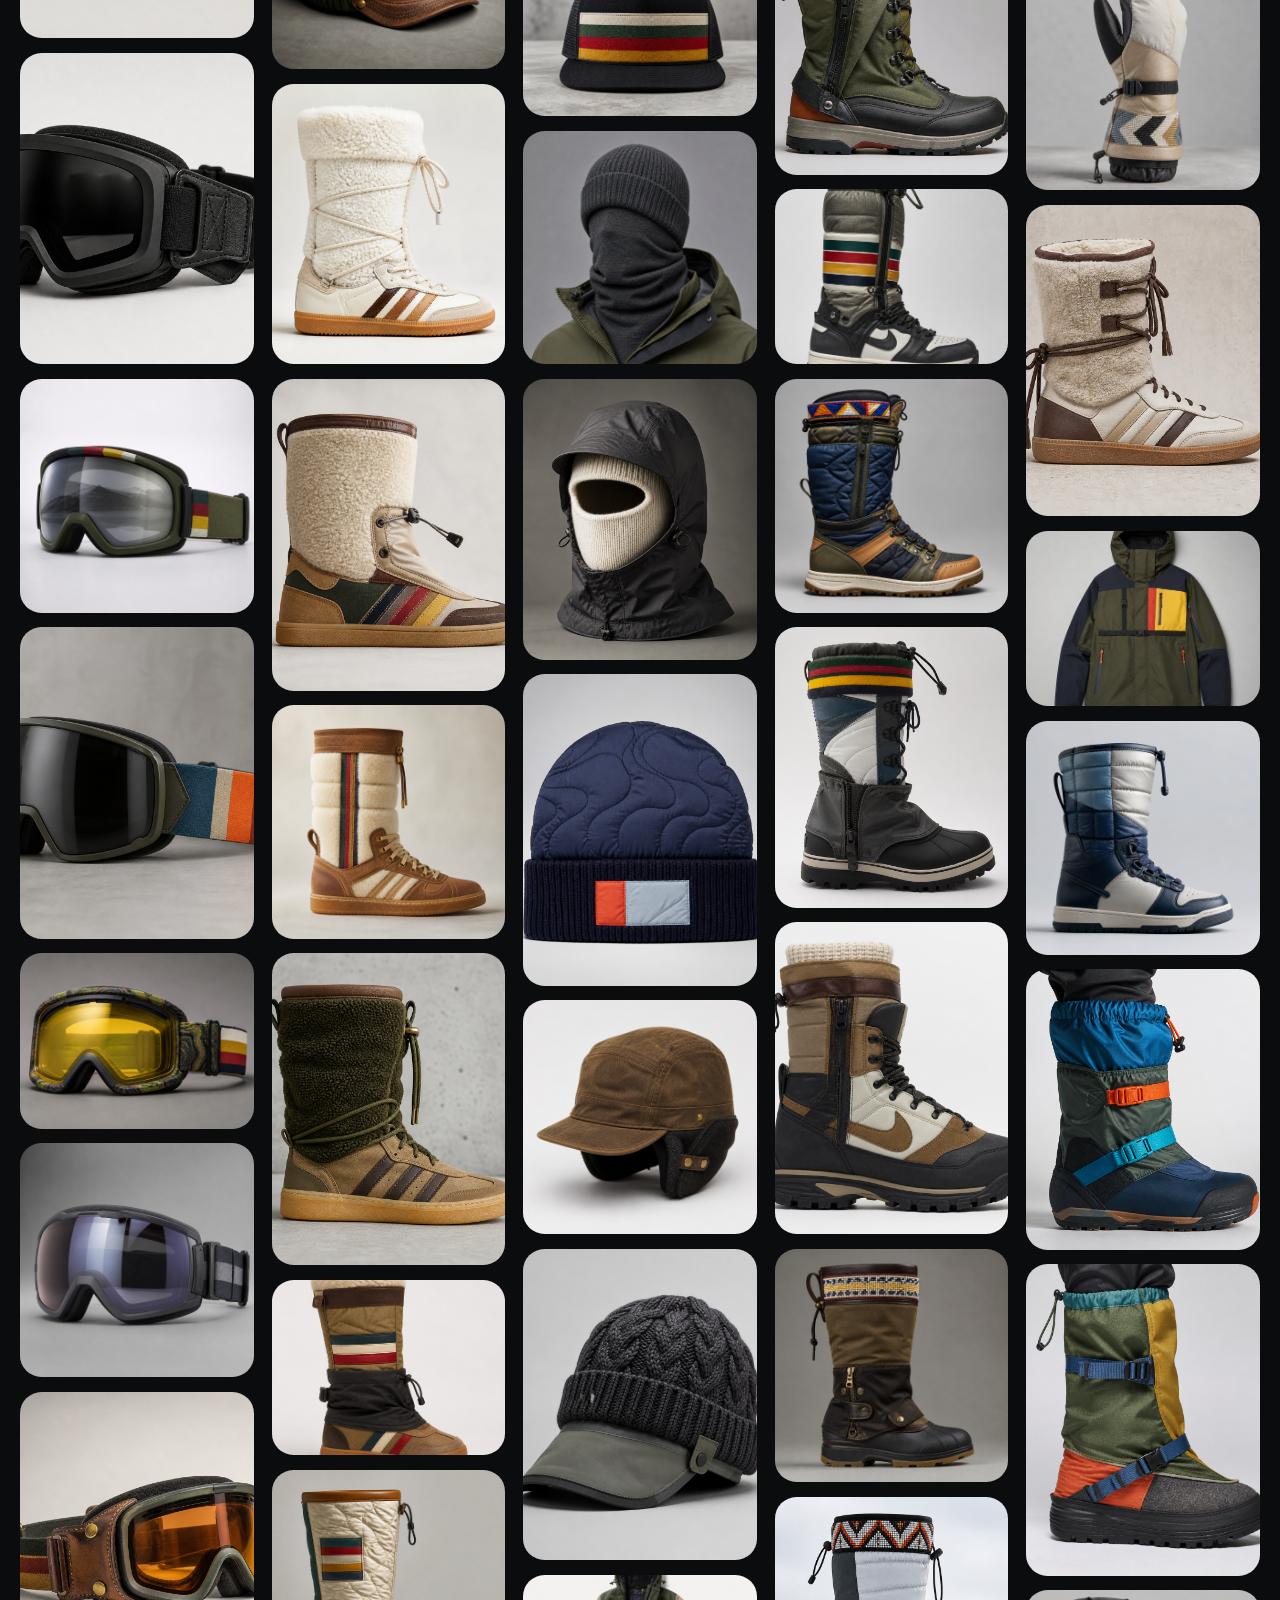
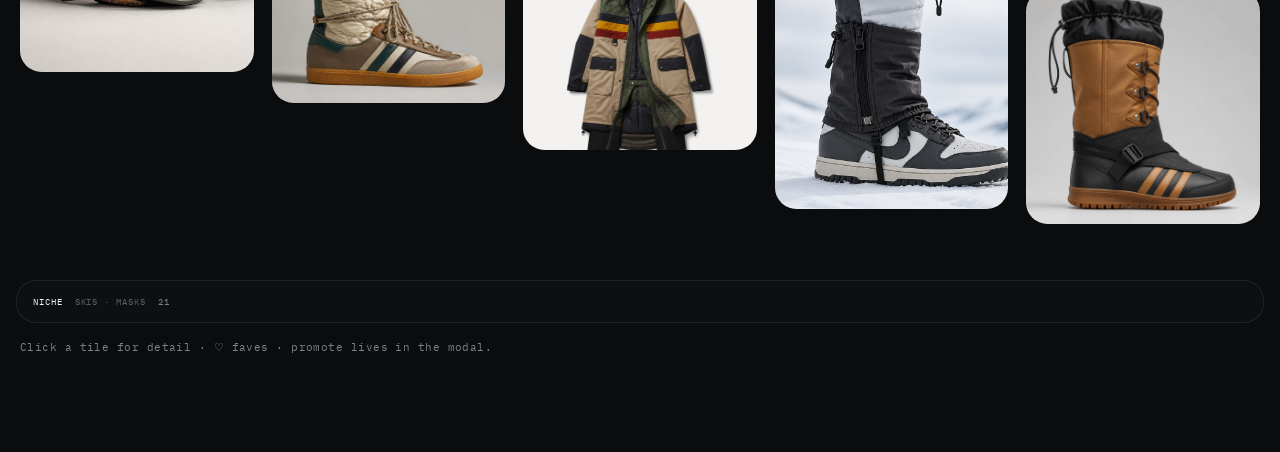
==== commit 5622278c: "Apply mosaic UI across muster, shop, and faves. Shared rounded image-first chrome everywhere so live" ====
--- a/shop/index.html
+++ b/shop/index.html
@@ -10,6 +10,8 @@
   <link rel="preconnect" href="https://fonts.googleapis.com" />
   <link rel="preconnect" href="https://fonts.gstatic.com" crossorigin />
   <link href="https://fonts.googleapis.com/css2?family=Space+Grotesk:wght@400;500;600;700&family=IBM+Plex+Mono:wght@400;500&display=swap" rel="stylesheet" />
+  <link rel="stylesheet" href="../assets/mosaic.css?v=20260914-everywhere" />
+  <meta http-equiv="Cache-Control" content="no-cache" />
   <style>
     :root {
       --void: #0A0C0E;
@@ -688,7 +690,7 @@
     let selectedSize = null;
     let activeId = null;
     let diskSyncOk = null;
-    const CATALOG_CACHE_BUST = "20260914-mosaic2";
+    const CATALOG_CACHE_BUST = "20260914-everywhere";
 
     function isLocalHost() {
       const h = location.hostname;
--- a/assets/mosaic.css
+++ b/assets/mosaic.css
@@ -0,0 +1,155 @@
+/* cache.north shared mosaic language — rounded image tiles, minimal chrome */
+:root {
+  --cn-void: #0A0C0E;
+  --cn-panel: #12161B;
+  --cn-steel: #C5CCD3;
+  --cn-steel-dim: #7A848E;
+  --cn-snow: #F2F4F6;
+  --cn-navy: #1B2836;
+  --cn-led: #E02020;
+  --cn-radius: 1.25rem;
+  --cn-radius-sm: 999px;
+  --cn-font: "Space Grotesk", system-ui, sans-serif;
+  --cn-mono: "IBM Plex Mono", ui-monospace, monospace;
+}
+
+.cn-chip {
+  flex-shrink: 0;
+  padding: 0.45rem 0.85rem;
+  border: 1px solid rgba(197, 204, 211, 0.16);
+  border-radius: var(--cn-radius-sm);
+  font-family: var(--cn-mono);
+  font-size: 0.58rem;
+  letter-spacing: 0.06em;
+  text-transform: uppercase;
+  color: var(--cn-steel-dim);
+  background: transparent;
+  cursor: pointer;
+}
+.cn-chip.on, .cn-chip:hover {
+  color: var(--cn-snow);
+  border-color: rgba(242, 244, 246, 0.45);
+}
+.cn-chip.on { background: rgba(242, 244, 246, 0.1); }
+
+.cn-btn {
+  display: inline-flex;
+  align-items: center;
+  padding: 0.55rem 1rem;
+  border-radius: var(--cn-radius-sm);
+  font-family: var(--cn-mono);
+  font-size: 0.58rem;
+  letter-spacing: 0.08em;
+  text-transform: uppercase;
+  border: 1px solid var(--cn-snow);
+  background: var(--cn-snow);
+  color: var(--cn-void);
+  cursor: pointer;
+  text-decoration: none;
+}
+.cn-btn-ghost {
+  background: transparent;
+  color: var(--cn-snow);
+  border-color: rgba(242, 244, 246, 0.28);
+}
+
+.cn-mosaic {
+  column-count: 2;
+  column-gap: 0.75rem;
+  padding: 0.35rem 1rem 1.5rem;
+}
+@media (min-width: 640px) {
+  .cn-mosaic { column-count: 3; column-gap: 0.9rem; padding: 0.5rem 1.25rem 2rem; }
+}
+@media (min-width: 960px) {
+  .cn-mosaic { column-count: 4; column-gap: 1rem; }
+}
+@media (min-width: 1280px) {
+  .cn-mosaic { column-count: 5; column-gap: 1.1rem; }
+}
+
+.cn-tile {
+  position: relative;
+  display: block;
+  width: 100%;
+  break-inside: avoid;
+  margin: 0 0 0.75rem;
+  background: var(--cn-navy);
+  border: 0;
+  border-radius: var(--cn-radius);
+  overflow: hidden;
+  cursor: pointer;
+  isolation: isolate;
+  text-decoration: none;
+  color: inherit;
+  box-shadow: 0 1px 0 rgba(255,255,255,0.04) inset;
+  transition: transform 0.25s ease, box-shadow 0.25s ease;
+}
+@media (min-width: 640px) {
+  .cn-tile { margin-bottom: 0.9rem; border-radius: 1.35rem; }
+}
+.cn-tile:hover {
+  transform: translateY(-2px);
+  box-shadow: 0 12px 28px rgba(0,0,0,0.35);
+  z-index: 1;
+  opacity: 1;
+}
+.cn-tile-media { width: 100%; background: linear-gradient(145deg, #1a2430, #0e141c); }
+.cn-tile.sq .cn-tile-media { aspect-ratio: 1; }
+.cn-tile.tall .cn-tile-media { aspect-ratio: 3 / 4; }
+.cn-tile.wide .cn-tile-media { aspect-ratio: 4 / 3; }
+.cn-tile.hero .cn-tile-media { aspect-ratio: 5 / 6; }
+.cn-tile-media img {
+  width: 100%;
+  height: 100%;
+  object-fit: cover;
+  display: block;
+  transition: transform 0.45s ease;
+}
+.cn-tile:hover .cn-tile-media img { transform: scale(1.05); }
+.cn-tile-veil {
+  position: absolute;
+  inset: auto 0 0 0;
+  padding: 2.25rem 0.85rem 0.75rem;
+  background: linear-gradient(to top, rgba(10,12,14,0.88) 15%, transparent);
+  opacity: 0;
+  transition: opacity 0.2s;
+  pointer-events: none;
+}
+.cn-tile:hover .cn-tile-veil { opacity: 1; }
+.cn-tile-veil .name {
+  font-family: var(--cn-font);
+  font-size: 0.8rem;
+  font-weight: 600;
+  letter-spacing: -0.025em;
+  line-height: 1.2;
+  color: var(--cn-snow);
+}
+.cn-tile-veil .sub {
+  font-family: var(--cn-mono);
+  font-size: 0.55rem;
+  letter-spacing: 0.05em;
+  color: var(--cn-steel);
+  margin-top: 0.2rem;
+}
+.cn-tile-heart {
+  position: absolute;
+  top: 0.55rem;
+  right: 0.55rem;
+  z-index: 3;
+  width: 2.15rem;
+  height: 2.15rem;
+  display: grid;
+  place-items: center;
+  border-radius: 50%;
+  background: rgba(10, 12, 14, 0.55);
+  border: 1px solid rgba(242, 244, 246, 0.22);
+  color: var(--cn-snow);
+  font-size: 0.85rem;
+  line-height: 1;
+  cursor: pointer;
+}
+.cn-tile-heart.on {
+  color: var(--cn-led);
+  border-color: rgba(224, 32, 32, 0.55);
+}
